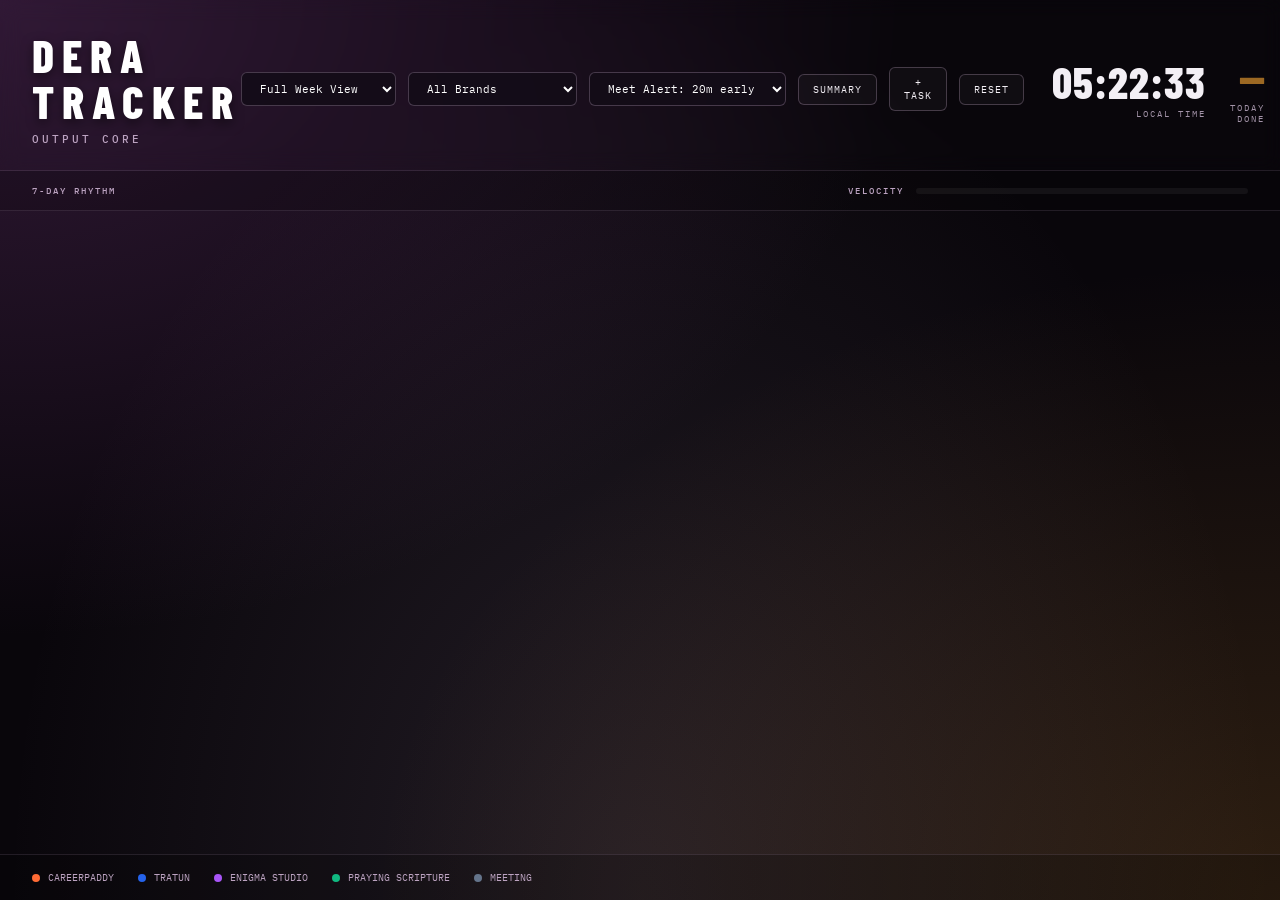
==== dera.html @ a6877cde "Rename KOKOMA to DERA in HTML file" ====
<!DOCTYPE html>
<html lang="en">
<head>
  <meta charset="UTF-8">
  <meta name="viewport" content="width=device-width, initial-scale=1.0">
  <title>DERA — Premium Output Tracker</title>
  <link rel="preconnect" href="https://fonts.googleapis.com">
  <link href="https://fonts.googleapis.com/css2?family=Barlow+Condensed:wght@400;600;700;800&family=IBM+Plex+Mono:wght@300;400;500;600&display=swap" rel="stylesheet">
  <style>
    :root {
      --bg: #09060b;
      --surface: rgba(19, 13, 24, 0.75);
      --border: rgba(188, 163, 193, 0.15);
      --border-light: rgba(188, 163, 193, 0.3);
      --text: #F3EFF5;
      --muted: #A393A8;
      --cp: #FF6B35;
      --tratun: #2563EB;
      --studio: #A855F7;
      --pray: #10B981;
      --meet: #64748B;
      --accent-purple: #6d3576;
      --accent-gold: #9c6823;
      --accent-lavender: #bca3c1;
    }

    * { margin: 0; padding: 0; box-sizing: border-box; }

    body {
      background: radial-gradient(at 0% 0%, rgba(109, 53, 118, 0.4) 0px, transparent 50%),
                  radial-gradient(at 100% 100%, rgba(156, 104, 35, 0.25) 0px, transparent 50%),
                  radial-gradient(at 50% 100%, rgba(188, 163, 193, 0.15) 0px, transparent 70%),
                  var(--bg);
      background-attachment: fixed;
      color: var(--text);
      font-family: 'IBM Plex Mono', monospace;
      min-height: 100vh;
      display: flex;
      flex-direction: column;
    }

    .header {
      padding: 32px 32px 24px;
      border-bottom: 1px solid var(--border);
      display: flex;
      align-items: center;
      justify-content: space-between;
      flex-shrink: 0;
      backdrop-filter: blur(10px);
    }

    .brand-title {
      font-family: 'Barlow Condensed', sans-serif;
      font-size: 46px;
      font-weight: 800;
      letter-spacing: 8px;
      color: #fff;
      line-height: 1;
      text-shadow: 0 4px 12px rgba(0,0,0,0.5);
    }

    .brand-sub {
      font-size: 11px;
      color: var(--accent-lavender);
      letter-spacing: 3px;
      text-transform: uppercase;
      margin-top: 8px;
      font-weight: 500;
    }

    .header-right {
      display: flex;
      align-items: center;
      gap: 28px;
    }

    .controls-wrapper {
      display: flex;
      align-items: center;
      gap: 12px;
    }

    .select-dropdown {
      background: rgba(19, 13, 24, 0.9);
      border: 1px solid var(--border-light);
      padding: 8px 14px;
      border-radius: 6px;
      color: #fff;
      font-family: inherit;
      font-size: 11px;
      cursor: pointer;
      outline: none;
      transition: all 0.2s;
    }

    .action-btn {
      font-family: 'IBM Plex Mono', monospace;
      font-size: 10px;
      letter-spacing: 1px;
      text-transform: uppercase;
      color: var(--text);
      background: rgba(255, 255, 255, 0.03);
      border: 1px solid var(--border-light);
      padding: 8px 14px;
      border-radius: 6px;
      cursor: pointer;
      transition: all 0.15s;
    }

    .action-btn:hover, .action-btn.active-view-btn {
      background: var(--accent-purple);
      border-color: var(--accent-lavender);
    }

    .meta-time-block {
      display: flex;
      align-items: center;
      gap: 24px;
    }

    .clock-display {
      text-align: right;
    }

    .clock-time {
      font-family: 'Barlow Condensed', sans-serif;
      font-size: 44px;
      font-weight: 800;
      line-height: 1;
      color: var(--text);
      letter-spacing: 1px;
    }

    .clock-label {
      font-size: 9px;
      color: var(--muted);
      letter-spacing: 2px;
      text-transform: uppercase;
      margin-top: 4px;
    }

    .today-block {
      text-align: right;
    }

    .today-count {
      font-family: 'Barlow Condensed', sans-serif;
      font-size: 44px;
      font-weight: 800;
      line-height: 1;
      color: var(--accent-gold);
    }

    .today-count-label {
      font-size: 9px;
      color: var(--muted);
      letter-spacing: 2px;
      text-transform: uppercase;
      margin-top: 4px;
    }

    .metrics-bar {
      padding: 14px 32px;
      border-bottom: 1px solid var(--border);
      background: rgba(0,0,0,0.2);
      display: flex;
      align-items: center;
      justify-content: space-between;
      gap: 24px;
    }

    .streak-container {
      display: flex;
      align-items: center;
      gap: 16px;
    }

    .streak-label {
      font-size: 9px;
      color: var(--accent-lavender);
      letter-spacing: 2px;
      text-transform: uppercase;
      font-weight: 500;
    }

    .streak-dots {
      display: flex;
      gap: 12px;
      align-items: center;
    }

    .s-dot {
      display: flex;
      flex-direction: column;
      align-items: center;
      gap: 6px;
    }

    .s-circle {
      width: 12px;
      height: 12px;
      border-radius: 50%;
      background: var(--border-light);
      transition: all 0.3s ease;
    }

    .s-circle.done    { background: var(--pray); box-shadow: 0 0 8px var(--pray); }
    .s-circle.partial { background: var(--cp); box-shadow: 0 0 8px var(--cp); }
    .s-circle.skipped { background: var(--meet); box-shadow: none; opacity: 0.4; }
    .s-circle.is-today {
      background: transparent;
      border: 2px solid var(--accent-gold);
      box-shadow: 0 0 6px var(--accent-gold);
    }

    .s-day-label {
      font-size: 9px;
      color: var(--muted);
      font-weight: 600;
    }

    .progress-analytics {
      flex: 1;
      max-width: 400px;
      display: flex;
      align-items: center;
      gap: 12px;
    }

    .progress-bg {
      flex: 1;
      height: 6px;
      background: rgba(255,255,255,0.05);
      border-radius: 3px;
      overflow: hidden;
    }

    .progress-fill {
      height: 100%;
      width: 0%;
      background: linear-gradient(90deg, var(--accent-purple), var(--accent-gold));
      transition: width 0.4s ease;
    }

    .day-tabs-row {
      display: none;
      padding: 10px 32px;
      background: rgba(0,0,0,0.1);
      border-bottom: 1px solid var(--border);
      gap: 8px;
    }

    .tab-btn {
      background: transparent;
      border: 1px solid transparent;
      color: var(--muted);
      font-family: inherit;
      font-size: 11px;
      padding: 6px 12px;
      border-radius: 4px;
      cursor: pointer;
      transition: all 0.15s;
    }

    .tab-btn.active {
      color: #fff;
      background: rgba(109, 53, 118, 0.3);
      border-color: var(--accent-purple);
      font-weight: 600;
    }

    .grid-wrapper {
      flex: 1;
      overflow-x: auto;
      display: flex;
      flex-direction: column;
    }

    .week-grid {
      display: grid;
      grid-template-columns: repeat(7, minmax(180px, 1fr));
      min-width: 1260px;
      height: 100%;
      flex: 1;
    }

    .week-grid.single-mode {
      grid-template-columns: 1fr;
      min-width: 0;
      max-width: 600px;
      margin: 40px auto;
      width: 100%;
      padding: 0 20px;
    }

    .day-col {
      border-right: 1px solid var(--border);
      background: var(--surface);
      display: flex;
      flex-direction: column;
      position: relative;
    }

    .day-col.skipped-state {
      opacity: 0.4;
    }

    .day-col:last-child { border-right: none; }
    .day-col.is-today { background: rgba(109, 53, 118, 0.12); }
    
    .day-col.is-today::after {
      content: '';
      position: absolute;
      top: 0; left: 0; right: 0;
      height: 4px;
      background: linear-gradient(90deg, var(--accent-purple), var(--accent-gold));
    }

    .week-grid.single-mode .day-col {
      border: 1px solid var(--border);
      border-radius: 8px;
    }

    .day-head {
      padding: 20px 16px 14px;
      border-bottom: 1px solid var(--border);
      display: flex;
      flex-direction: column;
      gap: 2px;
    }

    .day-head-meta {
      display: flex;
      align-items: flex-end;
      justify-content: space-between;
    }

    .day-name {
      font-family: 'Barlow Condensed', sans-serif;
      font-size: 28px;
      font-weight: 800;
      letter-spacing: 2px;
      color: var(--muted);
      line-height: 1.1;
    }

    .day-date {
      font-family: 'Barlow Condensed', sans-serif;
      font-size: 16px;
      font-weight: 600;
      letter-spacing: 1px;
      color: var(--accent-lavender);
      text-transform: uppercase;
    }

    .day-controls {
      display: flex;
      align-items: center;
      gap: 8px;
    }

    .day-completion-badge {
      font-size: 11px;
      font-weight: 600;
      color: var(--accent-gold);
    }

    .skip-toggle-link {
      font-size: 9px;
      color: var(--muted);
      text-decoration: none;
      text-transform: uppercase;
      letter-spacing: 0.5px;
      cursor: pointer;
      transition: color 0.15s;
    }

    .skip-toggle-link:hover {
      color: var(--cp);
    }

    .day-col.skipped-state .skip-toggle-link {
      color: var(--pray);
    }

    .day-col.is-today .day-name { color: #fff; }
    .day-col.is-today .day-date { color: var(--accent-gold); }

    .day-tasks {
      padding: 14px 12px;
      display: flex;
      flex-direction: column;
      gap: 8px;
      flex: 1;
    }

    .skipped-msg {
      display: flex;
      align-items: center;
      justify-content: center;
      flex: 1;
      font-size: 10px;
      letter-spacing: 2px;
      color: var(--muted);
      text-transform: uppercase;
    }

    .task-item {
      padding: 12px 14px;
      border-radius: 6px;
      background: rgba(255, 255, 255, 0.02);
      border: 1px solid var(--border);
      cursor: pointer;
      transition: all 0.15s ease;
      user-select: none;
    }

    .task-item:hover { 
      border-color: var(--border-light); 
      background: rgba(255, 255, 255, 0.04);
    }
    
    .task-item.done { opacity: 0.25; }

    .task-item.carry-forward-derived {
      border-style: dashed;
      border-color: rgba(255, 107, 53, 0.4);
      background: rgba(255, 107, 53, 0.02);
    }

    .task-row {
      display: flex;
      align-items: flex-start;
      gap: 10px;
    }

    .brand-pip {
      width: 7px;
      height: 7px;
      border-radius: 50%;
      flex-shrink: 0;
      margin-top: 5px;
    }

    .brand-cp    .brand-pip { background: var(--cp); box-shadow: 0 0 6px var(--cp); }
    .brand-tratun .brand-pip { background: var(--tratun); box-shadow: 0 0 6px var(--tratun); }
    .brand-studio .brand-pip { background: var(--studio); box-shadow: 0 0 6px var(--studio); }
    .brand-pray   .brand-pip { background: var(--pray); box-shadow: 0 0 6px var(--pray); }
    .brand-meet   .brand-pip { background: var(--meet); box-shadow: 0 0 6px var(--meet); }

    .task-check {
      width: 15px;
      height: 15px;
      border: 1.5px solid var(--muted);
      border-radius: 4px;
      flex-shrink: 0;
      margin-top: 1px;
      display: flex;
      align-items: center;
      justify-content: center;
    }

    .task-item.done .task-check {
      background: var(--accent-purple);
      border-color: var(--accent-lavender);
    }

    .chk-svg { opacity: 0; width: 9px; height: 7px; }
    .task-item.done .chk-svg { opacity: 1; }

    .task-content { flex: 1; }

    .task-text {
      font-size: 12px;
      line-height: 1.5;
      color: #fff;
      font-weight: 400;
    }

    .task-item.done .task-text {
      text-decoration: line-through;
      color: var(--muted);
    }

    .task-meta-row {
      display: flex;
      align-items: center;
      justify-content: space-between;
      margin-top: 4px;
    }

    .task-time {
      font-size: 10px;
      color: var(--accent-lavender);
    }

    .task-badges {
      display: flex;
      gap: 6px;
      align-items: center;
    }

    .one-time-tag {
      display: inline-block;
      font-size: 8px;
      letter-spacing: 1px;
      text-transform: uppercase;
      color: var(--pray);
      background: rgba(16, 185, 129, 0.12);
      padding: 2px 6px;
      border-radius: 3px;
    }

    .carry-tag {
      display: inline-block;
      font-size: 8px;
      letter-spacing: 1px;
      text-transform: uppercase;
      color: var(--cp);
      background: rgba(255, 107, 53, 0.12);
      padding: 2px 6px;
      border-radius: 3px;
    }

    .task-notes-drawer {
      max-height: 0;
      overflow: hidden;
      transition: max-height 0.22s cubic-bezier(0.4, 0, 0.2, 1);
    }

    .task-notes-drawer.open {
      max-height: 100px;
    }

    .task-notes-field {
      width: 100%;
      background: rgba(0, 0, 0, 0.4);
      border: 1px solid var(--border);
      border-radius: 4px;
      color: var(--accent-lavender);
      font-family: inherit;
      font-size: 11px;
      padding: 6px 8px;
      margin-top: 8px;
      outline: none;
      resize: none;
    }

    .task-notes-field:focus {
      border-color: var(--accent-purple);
    }

    .counter-widget {
      border: 1px solid var(--border-light);
      border-radius: 6px;
      padding: 10px 12px;
      background: rgba(109, 53, 118, 0.05);
    }

    .counter-head {
      font-size: 10px;
      color: var(--text);
      letter-spacing: 1.5px;
      text-transform: uppercase;
      margin-bottom: 4px;
    }

    .counter-head span { color: var(--accent-gold); font-weight: 600; }

    .counter-time {
      font-size: 9px;
      color: var(--muted);
      margin-bottom: 8px;
    }

    .counter-btns {
      display: flex;
      gap: 6px;
    }

    .c-btn {
      flex: 1;
      height: 28px;
      border: 1.5px solid var(--border-light);
      background: transparent;
      color: var(--muted);
      font-family: 'Barlow Condensed', sans-serif;
      font-size: 16px;
      font-weight: 700;
      border-radius: 4px;
      cursor: pointer;
    }

    .c-btn.active { background: var(--accent-purple); border-color: var(--accent-lavender); color: #fff; }

    .summary-view-pane {
      display: none;
      max-width: 800px;
      width: 100%;
      margin: 40px auto;
      padding: 0 20px;
      flex-direction: column;
      gap: 24px;
    }

    .macro-card {
      background: var(--surface);
      border: 1px solid var(--border);
      border-radius: 8px;
      padding: 24px;
    }

    .macro-title {
      font-family: 'Barlow Condensed', sans-serif;
      font-size: 24px;
      font-weight: 800;
      letter-spacing: 1.5px;
      text-transform: uppercase;
      color: #fff;
      margin-bottom: 20px;
      border-bottom: 1px solid var(--border);
      padding-bottom: 10px;
    }

    .brand-row-metric {
      display: flex;
      flex-direction: column;
      gap: 8px;
      margin-bottom: 20px;
    }

    .brand-row-meta {
      display: flex;
      justify-content: space-between;
      font-size: 12px;
      text-transform: uppercase;
    }

    .brand-label-text {
      font-weight: 600;
      display: flex;
      align-items: center;
      gap: 8px;
    }

    .brand-bar-track {
      width: 100%;
      height: 8px;
      background: rgba(255, 255, 255, 0.05);
      border-radius: 4px;
      overflow: hidden;
    }

    .brand-bar-fill {
      height: 100%;
      width: 0%;
      transition: width 0.5s ease;
      border-radius: 4px;
    }

    .reupload-running-block {
      display: flex;
      align-items: center;
      justify-content: space-between;
      background: rgba(255, 107, 53, 0.05);
      border: 1px dashed var(--cp);
      padding: 16px;
      border-radius: 6px;
    }

    .reupload-running-title {
      font-size: 13px;
      font-weight: 600;
      text-transform: uppercase;
      letter-spacing: 1px;
      color: var(--text);
    }

    .reupload-running-count {
      font-family: 'Barlow Condensed', sans-serif;
      font-size: 36px;
      font-weight: 800;
      color: var(--cp);
    }

    .modal {
      display: none;
      position: fixed;
      top: 0; left: 0; width: 100%; height: 100%;
      background: rgba(7, 7, 15, 0.85);
      backdrop-filter: blur(8px);
      justify-content: center;
      align-items: center;
      z-index: 1000;
    }
    .modal-content {
      background: #14101A;
      border: 1px solid var(--border-light);
      padding: 28px;
      border-radius: 8px;
      width: 340px;
      display: flex;
      flex-direction: column;
      gap: 14px;
    }

    .modal-content h3 {
      font-family: 'Barlow Condensed', sans-serif;
      font-size: 22px;
    }

    .modal-content input, .modal-content select {
      background: rgba(255,255,255,0.05);
      border: 1px solid var(--border);
      padding: 10px;
      color: #fff;
      font-family: inherit;
    }

    .modal-content select option {
      background: #14101A !important;
      color: #fff !important;
    }

    .footer-legend {
      padding: 16px 32px;
      border-top: 1px solid var(--border);
      display: flex;
      gap: 24px;
      flex-wrap: wrap;
      background: rgba(0,0,0,0.2);
    }

    .legend-item {
      display: flex;
      align-items: center;
      gap: 8px;
      font-size: 10px;
      color: var(--accent-lavender);
      text-transform: uppercase;
    }

    .l-dot { width: 8px; height: 8px; border-radius: 50%; }

    body:has(#viewLayoutSwitch[value="day"]) .header { padding: 16px 20px; }
    body:has(#viewLayoutSwitch[value="day"]) .brand-title { font-size: 32px; }
    body:has(#viewLayoutSwitch[value="day"]) .metrics-bar { padding: 10px 20px; }
    body:has(#viewLayoutSwitch[value="day"]) .week-grid.single-mode { margin: 15px auto; }
  </style>
</head>
<body>

  <div class="header">
    <div>
      <div class="brand-title">DERA TRACKER</div>
      <div class="brand-sub" id="weekRangeDisplay">OUTPUT CORE</div>
    </div>
    <div class="header-right">
      <div class="controls-wrapper">
        <select class="select-dropdown" id="viewLayoutSwitch">
          <option value="week">Full Week View</option>
          <option value="day">Single Day View</option>
        </select>
        <select class="select-dropdown" id="brandFilter">
          <option value="all">All Brands</option>
          <option value="cp">CareerPaddy</option>
          <option value="tratun">Tratun</option>
          <option value="studio">Enigma Studio</option>
          <option value="pray">Praying Scripture</option>
          <option value="meet">Meetings</option>
        </select>
        <select class="select-dropdown" id="meetingOffsetConfig">
          <option value="20">Meet Alert: 20m early</option>
          <option value="15">Meet Alert: 15m early</option>
          <option value="30">Meet Alert: 30m early</option>
        </select>
        <button class="action-btn" id="summaryViewToggleBtn">Summary</button>
        <button class="action-btn" id="addTaskBtn">+ Task</button>
        <button class="action-btn" id="resetBtn">Reset</button>
      </div>
      <div class="meta-time-block">
        <div class="clock-display">
          <div class="clock-time" id="liveClockDisplay">00:00:00</div>
          <div class="clock-label">Local Time</div>
        </div>
        <div class="today-block">
          <div class="today-count" id="todayCount">—</div>
          <div class="today-count-label">Today Done</div>
        </div>
      </div>
    </div>
  </div>

  <div class="metrics-bar">
    <div class="streak-container">
      <div class="streak-label">7-Day Rhythm</div>
      <div class="streak-dots" id="streakDots"></div>
    </div>
    <div class="progress-analytics">
      <div class="streak-label">Velocity</div>
      <div class="progress-bg"><div class="progress-fill" id="velocityFill"></div></div>
    </div>
  </div>

  <div class="day-tabs-row" id="dayTabsRow"></div>

  <div class="grid-wrapper">
    <div class="week-grid" id="weekGrid"></div>
    
    <div class="summary-view-pane" id="summaryViewPane">
      <div class="macro-card">
        <div class="macro-title">Brand Track Diagnostics</div>
        <div id="brandMetricsAnchor"></div>
      </div>
      <div class="reupload-running-block">
        <div class="reupload-running-title">Weekly Cumulative Reuploads</div>
        <div class="reupload-running-count" id="reuploadRunningCount">0</div>
      </div>
    </div>
  </div>

  <div class="footer-legend">
    <div class="legend-item"><div class="l-dot" style="background:var(--cp)"></div>CareerPaddy</div>
    <div class="legend-item"><div class="l-dot" style="background:var(--tratun)"></div>Tratun</div>
    <div class="legend-item"><div class="l-dot" style="background:var(--studio)"></div>Enigma Studio</div>
    <div class="legend-item"><div class="l-dot" style="background:var(--pray)"></div>Praying Scripture</div>
    <div class="legend-item"><div class="l-dot" style="background:var(--meet)"></div>Meeting</div>
  </div>

  <div class="modal" id="taskModal">
    <div class="modal-content">
      <h3>INJECT CUSTOM TASK</h3>
      <select id="modDay"></select>
      <select id="modBrand">
        <option value="cp">CareerPaddy</option>
        <option value="tratun">Tratun</option>
        <option value="studio">Enigma Studio</option>
        <option value="pray">Praying Scripture</option>
        <option value="meet">Meeting</option>
      </select>
      <select id="modType">
        <option value="production">Production Task (Carries Forward)</option>
        <option value="time-anchored">Time-Anchored (Stays Behind)</option>
      </select>
      <input type="text" id="modText" placeholder="Task description">
      <input type="text" id="modTime" placeholder="Time string parsed (e.g. 4pm, 11am)">
      <div style="display:flex; gap:10px; margin-top:10px;">
        <button class="action-btn" id="modCancel" style="flex:1;">Cancel</button>
        <button class="action-btn" id="modSave" style="flex:1; background:var(--accent-purple)">Save</button>
      </div>
    </div>
  </div>

<script>
document.addEventListener('DOMContentLoaded', () => {
  const SUPABASE_URL = "https://gbewpiujdqnqswdbrigt.supabase.co";
  const SUPABASE_KEY = "sb_publishable_wI8epgUrgKSI9CTg9ytHNA_dzrkqeko";

  if (Notification.permission === 'default') {
    Notification.requestPermission();
  }

  function getTrackingWeek() {
    const sat = new Date('2026-06-06T12:00:00');
    const labels = ['SAT', 'SUN', 'MON', 'TUE', 'WED', 'THU', 'FRI'];
    const keys = ['sat', 'sun', 'mon', 'tue', 'wed', 'thu', 'fri'];
    
    return keys.map((key, index) => {
      const d = new Date(sat);
      d.setDate(sat.getDate() + index);
      return {
        key: key,
        label: labels[index],
        date: `${d.getFullYear()}-${String(d.getMonth()+1).padStart(2,'0')}-${String(d.getDate()).padStart(2,'0')}`
      };
    });
  }

  const baseWeekConfig = getTrackingWeek();
  
  const BASE_SCHEDULE_TEMPLATES = {
    sat: [
      { id: 'sat_default', brand: 'cp', text: 'Initialize schedule targets', time: 'Anytime', taskType: 'production' }
    ],
    sun: [],
    mon: [],
    tue: [],
    wed: [],
    thu: [],
    fri: []
  };

  const CUSTOM_TASKS_KEY = 'dera_custom_tasks_v6';
  const TASK_NOTES_KEY = 'dera_task_notes_v1';
  const MEETING_OFFSET_KEY = 'dera_meeting_offset_v1';

  const BRAND_LABELS = { cp: 'CareerPaddy', tratun: 'Tratun', studio: 'Enigma Studio', pray: 'Praying Scripture', meet: 'Meetings' };

  function getToday() {
    const d = new Date();
    return `${d.getFullYear()}-${String(d.getMonth()+1).padStart(2,'0')}-${String(d.getDate()).padStart(2,'0')}`;
  }

  let state = {}; 
  let customTasks = (() => { try { return JSON.parse(localStorage.getItem(CUSTOM_TASKS_KEY)) || []; } catch { return []; } })();
  let taskNotes = (() => { try { return JSON.parse(localStorage.getItem(TASK_NOTES_KEY)) || {}; } catch { return {}; } })();
  let currentMeetingOffset = (() => { try { return parseInt(localStorage.getItem(MEETING_OFFSET_KEY), 10) || 20; } catch { return 20; } })();
  
  let selectedBrandFilter = 'all';
  let currentLayoutView = 'week'; 
  let activeDayTab = 'sat'; 
  let alertedTasks = {}; 
  let summaryLayoutVisible = false;

  document.getElementById('meetingOffsetConfig').value = currentMeetingOffset.toString();

  const detectedTodayStr = getToday();
  const foundTodayObj = baseWeekConfig.find(d => d.date === detectedTodayStr);
  if (foundTodayObj) activeDayTab = foundTodayObj.key;

  function saveCustomTasks(t) { localStorage.setItem(CUSTOM_TASKS_KEY, JSON.stringify(t)); }
  function saveTaskNotes() { localStorage.setItem(TASK_NOTES_KEY, JSON.stringify(taskNotes)); }

  async function fetchCloudState() {
    try {
      const response = await fetch(`${SUPABASE_URL}/rest/v1/tracker_state?select=*`, {
        method: 'GET',
        headers: {
          'apikey': SUPABASE_KEY,
          'Authorization': `Bearer ${SUPABASE_KEY}`,
          'Content-Type': 'application/json'
        }
      });
      const data = await response.json();
      state = {};
      data.forEach(row => {
        if (row.id.startsWith('d_')) {
          const strippedId = row.id.replace('d_', '');
          if (row.counter_val !== 0) {
            state[strippedId] = row.counter_val;
          } else {
            state[strippedId] = row.is_done;
          }
        }
      });
      executeRenderCycles();
    } catch(e) { console.error("Cloud engine failure: ", e); }
  }

  async function syncToCloud(taskId, val) {
    const payload = {
      id: `d_${taskId}`,
      is_done: typeof val === 'boolean' ? val : false,
      counter_val: typeof val === 'number' ? val : 0,
      updated_at: new Date().toISOString()
    };

    try {
      await fetch(`${SUPABASE_URL}/rest/v1/tracker_state`, {
        method: 'POST',
        headers: {
          'apikey': SUPABASE_KEY,
          'Authorization': `Bearer ${SUPABASE_KEY}`,
          'Content-Type': 'application/json',
          'Prefer': 'resolution=merge-duplicates'
        },
        body: JSON.stringify(payload)
      });
    } catch(e) { console.error("Cloud write error: ", e); }
  }

  function buildSchedule() {
    return baseWeekConfig.map(day => {
      return {
        ...day,
        tasks: [...(BASE_SCHEDULE_TEMPLATES[day.key] || []), ...customTasks.filter(t => t.dayKey === day.key)]
      };
    });
  }

  function getComputedDayTasks(day, scheduleContext) {
    if (state[`skip_day_${day.key}`]) return [];

    const currentIdx = baseWeekConfig.findIndex(d => d.key === day.key);
    let dayTasksCombined = [...day.tasks];

    for (let i = 0; i < currentIdx; i++) {
      const priorDay = scheduleContext[i];
      if (state[`skip_day_${priorDay.key}`]) continue;

      priorDay.tasks.forEach(t => {
        if (t.taskType === 'production' && !t.isCounter) {
          if (!state[t.id]) {
            if (!dayTasksCombined.some(existing => existing.id === t.id)) {
              dayTasksCombined.push({ ...t, isCarriedForward: true });
            }
          }
        }
      });
    }
    return dayTasksCombined;
  }

  function playAlertChime() {
    try {
      const audioCtx = new (window.AudioContext || window.webkitAudioContext)();
      const osc = audioCtx.createOscillator();
      const gainNode = audioCtx.createGain();
      osc.connect(gainNode); gainNode.connect(audioCtx.destination);
      osc.type = 'sine';
      osc.frequency.setValueAtTime(587.33, audioCtx.currentTime);
      osc.frequency.setValueAtTime(880.00, audioCtx.currentTime + 0.15);
      gainNode.gain.setValueAtTime(0.3, audioCtx.currentTime);
      gainNode.gain.exponentialRampToValueAtTime(0.01, audioCtx.currentTime + 0.4);
      osc.start(); osc.stop(audioCtx.currentTime + 0.4);
    } catch(e) { console.log(e); }
  }

  function parseTimeString(timeStr) {
    if (!timeStr) return null;
    let clean = timeStr.toLowerCase().replace(/\s+/g, '');
    let isPm = clean.includes('pm'); let isAm = clean.includes('am');
    if (!isPm && !isAm) return null; 
    clean = clean.replace('pm','').replace('am','');
    let hours = 0, minutes = 0;
    if (clean.includes(':')) {
      let parts = clean.split(':'); hours = parseInt(parts[0], 10); minutes = parseInt(parts[1], 10);
    } else { hours = parseInt(clean, 10); }
    if (isPm && hours < 12) hours += 12;
    if (isAm && hours === 12) hours = 0;
    return `${String(hours).padStart(2,'0')}:${String(minutes).padStart(2,'0')}`;
  }

  function calculateMeetingAlarmTargetTime(baseTimeStr, offsetMinutes) {
    const rawParsedTime = parseTimeString(baseTimeStr);
    if (!rawParsedTime) return null;
    
    let [hrs, mins] = rawParsedTime.split(':').map(Number);
    let cumulativeMinutes = (hrs * 60) + mins;
    
    cumulativeMinutes -= offsetMinutes;
    if (cumulativeMinutes < 0) cumulativeMinutes += 1440; 
    
    const targetHrs = Math.floor(cumulativeMinutes / 60);
    const targetMins = cumulativeMinutes % 60;
    
    return `${String(targetHrs).padStart(2,'0')}:${String(targetMins).padStart(2,'0')}`;
  }

  function runBackgroundAlarmDaemon() {
    setInterval(() => {
      const now = new Date();
      const hrs = String(now.getHours()).padStart(2, '0');
      const mins = String(now.getMinutes()).padStart(2, '0');
      const secs = String(now.getSeconds()).padStart(2, '0');
      document.getElementById('liveClockDisplay').textContent = `${hrs}:${mins}:${secs}`;

      const currentDayStr = `${now.getFullYear()}-${String(now.getMonth()+1).padStart(2,'0')}-${String(now.getDate()).padStart(2,'0')}`;
      const currentTimeStr = `${hrs}:${mins}`;
      const fullSchedule = buildSchedule();
      const targetDay = fullSchedule.find(d => d.date === currentDayStr);
      if (!targetDay || state[`skip_day_${targetDay.key}`]) return;

      const contextualTasks = getComputedDayTasks(targetDay, fullSchedule);
      contextualTasks.forEach(task => {
        if (task.isCounter || state[task.id]) return;
        
        let targetExecutionTime = null;
        let alertMessageBody = `[${task.time}] ${task.text}`;
        
        if (task.brand === 'meet') {
          targetExecutionTime = calculateMeetingAlarmTargetTime(task.time, currentMeetingOffset);
          alertMessageBody = `MEETING KICKOFF IN ${currentMeetingOffset} MINS: ${task.text}`;
        } else {
          targetExecutionTime = parseTimeString(task.time);
        }
        
        if (!targetExecutionTime) return;

        if (targetExecutionTime === currentTimeStr) {
          if (!alertedTasks[task.id]) {
            alertedTasks[task.id] = true;
            playAlertChime();
            if (Notification.permission === 'granted') {
              new Notification(`HIGH-PRIORITY ALERT`, { body: alertMessageBody });
            }
          }
        }
      });
    }, 1000);
  }

  function getCalculatedProgressMetrics(day, fullSchedule) {
    if (state[`skip_day_${day.key}`]) return { total: 0, done: 0, percentage: 0, isSkipped: true };
    const contextualTasks = getComputedDayTasks(day, fullSchedule);
    let total = contextualTasks.length, done = 0;
    if (total === 0) return { total: 0, done: 0, percentage: 0, isSkipped: false };
    contextualTasks.forEach(t => {
      if (t.isCounter) { if ((state[t.id] || 0) > 0) done++; }
      else { if (state[t.id]) done++; }
    });
    return { total, done, percentage: Math.round((done / total) * 100), isSkipped: false };
  }

  function dayCompletion(day, fullSchedule) {
    const metrics = getCalculatedProgressMetrics(day, fullSchedule);
    if (metrics.isSkipped) return 'skipped';
    if (metrics.total === 0) return 'empty';
    return metrics.done === 0 ? 'empty' : (metrics.done === metrics.total ? 'done' : 'partial');
  }

  function calculateGlobalVelocity() {
    const fullSchedule = buildSchedule();
    let totalUnits = 0, completedUnits = 0;
    fullSchedule.forEach(day => {
      if (state[`skip_day_${day.key}`]) return; 
      const contextualTasks = getComputedDayTasks(day, fullSchedule);
      contextualTasks.forEach(t => {
        totalUnits++;
        if (t.isCounter) { if ((state[t.id] || 0) > 0) completedUnits++; }
        else { if (state[t.id]) completedUnits++; }
      });
    });
    document.getElementById('velocityFill').style.width = `${totalUnits > 0 ? (completedUnits / totalUnits) * 100 : 0}%`;
  }

  function renderStreak() {
    const el = document.getElementById('streakDots'); el.innerHTML = '';
    const today = getToday();
    const fullSchedule = buildSchedule();
    fullSchedule.forEach(day => {
      const dot = document.createElement('div'); dot.className = 's-dot';
      const circle = document.createElement('div'); circle.className = 's-circle';
      const label = document.createElement('div'); label.className = 's-day-label';
      label.textContent = day.label;
      if (day.date === today) {
        circle.classList.add('is-today');
      } else {
        const status = dayCompletion(day, fullSchedule);
        if (status === 'done') circle.classList.add('done');
        if (status === 'partial') circle.classList.add('partial');
        if (status === 'skipped') circle.classList.add('skipped');
      }
      dot.appendChild(circle); dot.appendChild(label); el.appendChild(dot);
    });
  }

  function updateTodayCount() {
    const today = getToday();
    const fullSchedule = buildSchedule();
    const dayData = fullSchedule.find(d => d.date === today);
    const el = document.getElementById('todayCount');
    if (!dayData) { el.textContent = '—'; return; }
    if (state[`skip_day_${dayData.key}`]) { el.textContent = 'SKIP'; return; }
    const metrics = getCalculatedProgressMetrics(dayData, fullSchedule);
    el.textContent = `${metrics.done}/${metrics.total}`;
  }

  function renderTabsRow() {
    const row = document.getElementById('dayTabsRow');
    if (currentLayoutView === 'week' || summaryLayoutVisible) { row.style.display = 'none'; return; }
    row.style.display = 'flex'; row.innerHTML = '';
    baseWeekConfig.forEach(d => {
      const btn = document.createElement('button');
      btn.className = 'tab-btn' + (activeDayTab === d.key ? ' active' : '');
      btn.textContent = `${d.label} (${new Date(d.date + 'T12:00:00').getDate()})`;
      btn.addEventListener('click', () => { activeDayTab = d.key; renderTabsRow(); renderGrid(); });
      row.appendChild(btn);
    });
  }

  function executeSummaryRenderAnalytics() {
    const anchor = document.getElementById('brandMetricsAnchor');
    anchor.innerHTML = '';
    const fullSchedule = buildSchedule();
    let reuploadRunningSum = 0;
    
    const diagnostics = { cp: { total: 0, done: 0 }, tratun: { total: 0, done: 0 }, studio: { total: 0, done: 0 }, pray: { total: 0, done: 0 }, meet: { total: 0, done: 0 } };

    fullSchedule.forEach(day => {
      const contextualTasks = [...day.tasks];
      contextualTasks.forEach(t => {
        if (t.isCounter) {
          reuploadRunningSum += (state[t.id] || 0);
        } else {
          if (diagnostics[t.brand]) {
            diagnostics[t.brand].total++;
            if (state[t.id]) diagnostics[t.brand].done++;
          }
        }
      });
    });

    Object.keys(diagnostics).forEach(brandKey => {
      const metric = diagnostics[brandKey];
      const percent = metric.total > 0 ? Math.round((metric.done / metric.total) * 100) : 0;
      const row = document.createElement('div');
      row.className = 'brand-row-metric';
      row.innerHTML = `
        <div class="brand-row-meta">
          <div class="brand-label-text">
            <div class="brand-pip" style="margin-top:0; background:var(--${brandKey}); box-shadow: 0 0 6px var(--${brandKey});"></div>
            ${BRAND_LABELS[brandKey]}
          </div>
          <div style="color:var(--muted)">${metric.done}/${metric.total} (${percent}%)</div>
        </div>
        <div class="brand-bar-track">
          <div class="brand-bar-fill" style="width: ${percent}%; background: var(--${brandKey});"></div>
        </div>
      `;
      anchor.appendChild(row);
    });
    document.getElementById('reuploadRunningCount').textContent = reuploadRunningSum;
  }

  function renderGrid() {
    const grid = document.getElementById('weekGrid'); 
    const summaryPane = document.getElementById('summaryViewPane');
    
    if (summaryLayoutVisible) {
      grid.style.display = 'none';
      summaryPane.style.display = 'flex';
      executeSummaryRenderAnalytics();
      return;
    }
    
    grid.style.display = 'grid';
    summaryPane.style.display = 'none';
    grid.innerHTML = '';
    
    const today = getToday();
    const fullSchedule = buildSchedule();
    let displaySchedule = [...fullSchedule];

    if (currentLayoutView === 'day') {
      grid.className = 'week-grid single-mode';
      displaySchedule = displaySchedule.filter(d => d.key === activeDayTab);
    } else {
      grid.className = 'week-grid';
    }

    if(fullSchedule.length > 0) {
      const firstDay = new Date(fullSchedule[0].date + 'T12:00:00').toLocaleDateString('en-US', {month:'short', day:'numeric'});
      const lastDay = new Date(fullSchedule[6].date + 'T12:00:00').toLocaleDateString('en-US', {month:'short', day:'numeric', year:'numeric'});
      document.getElementById('weekRangeDisplay').innerHTML = `${firstDay} – ${lastDay} &nbsp;·&nbsp; DERA`;
    }

    displaySchedule.forEach(day => {
      const isSkipped = state[`skip_day_${day.key}`];
      const col = document.createElement('div'); 
      col.className = 'day-col' + (day.date === today ? ' is-today' : '') + (isSkipped ? ' skipped-state' : '');
      
      const head = document.createElement('div'); head.className = 'day-head';
      const headMetaRow = document.createElement('div'); headMetaRow.className = 'day-head-meta';
      const nameEl = document.createElement('div'); nameEl.className = 'day-name'; nameEl.textContent = day.label;
      
      const dayControls = document.createElement('div');
      dayControls.className = 'day-controls';
      
      const metrics = getCalculatedProgressMetrics(day, fullSchedule);
      const completionEl = document.createElement('div'); 
      completionEl.className = 'day-completion-badge';
      completionEl.textContent = isSkipped ? 'SKIPPED' : (metrics.total > 0 ? `${metrics.percentage}%` : '0%');
      
      const skipLink = document.createElement('a');
      skipLink.className = 'skip-toggle-link';
      skipLink.textContent = isSkipped ? '[Track]' : '[Skip]';
      skipLink.addEventListener('click', (e) => {
        e.stopPropagation();
        const skipKey = `skip_day_${day.key}`;
        state[skipKey] = !state[skipKey];
        syncToCloud(skipKey, state[skipKey]);
        executeRenderCycles();
      });
      
      dayControls.appendChild(completionEl);
      dayControls.appendChild(skipLink);
      headMetaRow.appendChild(nameEl); headMetaRow.appendChild(dayControls);
      
      const dateEl = document.createElement('div'); dateEl.className = 'day-date';
      dateEl.textContent = new Date(day.date + 'T12:00:00').toLocaleDateString('en-US', { month: 'short', day: '2-digit' });
      
      head.appendChild(headMetaRow); head.appendChild(dateEl); col.appendChild(head);

      const tasksEl = document.createElement('div'); tasksEl.className = 'day-tasks';
      
      if (isSkipped) {
        const skippedMsg = document.createElement('div');
        skippedMsg.className = 'skipped-msg';
        skippedMsg.textContent = 'Day Allocation Skipped';
        tasksEl.appendChild(skippedMsg);
      } else {
        const contextualTasks = getComputedDayTasks(day, fullSchedule);
        contextualTasks.forEach(task => {
          if (selectedBrandFilter !== 'all' && task.brand !== selectedBrandFilter) return;

          if (task.isCounter) {
            const widget = document.createElement('div'); widget.className = 'counter-widget';
            const cHead = document.createElement('div'); cHead.className = 'counter-head';
            cHead.innerHTML = `Reupload <span>Admin</span>`;
            const cTime = document.createElement('div'); cTime.className = 'counter-time'; cTime.textContent = task.time;
            const btns = document.createElement('div'); btns.className = 'counter-btns';
            const curr = state[task.id] !== undefined ? state[task.id] : 0;
            [0,1,2].forEach(n => {
              const btn = document.createElement('button'); btn.className = 'c-btn' + (curr === n ? ' active' : ''); btn.textContent = n;
              btn.addEventListener('click', (e) => {
                e.stopPropagation(); state[task.id] = n; 
                syncToCloud(task.id, n); executeRenderCycles();
              });
              btns.appendChild(btn);
            });
            widget.appendChild(cHead); widget.appendChild(cTime); widget.appendChild(btns); tasksEl.appendChild(widget);
          } else {
            const item = document.createElement('div'); 
            item.className = `task-item brand-${task.brand}${state[task.id] ? ' done' : ''}${task.isCarriedForward ? ' carry-forward-derived' : ''}`;
            const row = document.createElement('div'); row.className = 'task-row';
            const pip = document.createElement('div'); pip.className = 'brand-pip';
            const check = document.createElement('div'); check.className = 'task-check';
            check.innerHTML = `<svg class="chk-svg" viewBox="0 0 8 6" fill="none"><path d="M1 3L3 5L7 1" stroke="white" stroke-width="2" stroke-linecap="round" stroke-linejoin="round"/></svg>`;
            const content = document.createElement('div'); content.className = 'task-content';
            const text = document.createElement('div'); text.className = 'task-text'; text.textContent = task.text;
            
            const metaRow = document.createElement('div'); metaRow.className = 'task-meta-row';
            const time = document.createElement('div'); time.className = 'task-time'; time.textContent = task.time;
            metaRow.appendChild(time);
            
            const badgesContainer = document.createElement('div');
            badgesContainer.className = 'task-badges';
            
            if (task.isCarriedForward) {
              const carryBadge = document.createElement('div'); carryBadge.className = 'carry-tag'; carryBadge.textContent = 'Carry';
              badgesContainer.appendChild(carryBadge);
            }
            if (task.oneTime) {
              const badge = document.createElement('div'); badge.className = 'one-time-tag'; badge.textContent = 'One-time';
              badgesContainer.appendChild(badge);
            }
            metaRow.appendChild(badgesContainer);
            content.appendChild(text); content.appendChild(metaRow);
            
            const drawer = document.createElement('div'); drawer.className = 'task-notes-drawer';
            const notesInput = document.createElement('textarea');
            notesInput.className = 'task-notes-field';
            notesInput.placeholder = 'Add contextual logging notes...';
            notesInput.value = taskNotes[task.id] || '';
            
            notesInput.addEventListener('click', (e) => e.stopPropagation());
            notesInput.addEventListener('input', (e) => {
              taskNotes[task.id] = e.target.value;
              saveTaskNotes();
            });
            
            drawer.appendChild(notesInput);
            content.appendChild(drawer);
            row.appendChild(pip); row.appendChild(check); row.appendChild(content); item.appendChild(row);
            
            item.addEventListener('click', (e) => {
              if (e.target === notesInput) return;
              const completeToggleClick = (e.target.closest('.task-check') || state[task.id]);
              if (completeToggleClick) {
                state[task.id] = !state[task.id];
                syncToCloud(task.id, state[task.id]); executeRenderCycles();
              } else {
                document.querySelectorAll('.task-notes-drawer').forEach(d => {
                  if(d !== drawer) d.classList.remove('open');
                });
                drawer.classList.toggle('open');
              }
            });
            tasksEl.appendChild(item);
          }
        });
      }
      col.appendChild(tasksEl); grid.appendChild(col);
    });
  }

  function executeRenderCycles() { renderGrid(); renderTabsRow(); renderStreak(); updateTodayCount(); calculateGlobalVelocity(); }

  document.getElementById('viewLayoutSwitch').addEventListener('change', (e) => { 
    summaryLayoutVisible = false;
    document.getElementById('summaryViewToggleBtn').classList.remove('active-view-btn');
    currentLayoutView = e.target.value; 
    executeRenderCycles(); 
  });
  
  document.getElementById('brandFilter').addEventListener('change', (e) => { selectedBrandFilter = e.target.value; renderGrid(); });
  
  document.getElementById('meetingOffsetConfig').addEventListener('change', (e) => {
    currentMeetingOffset = parseInt(e.target.value, 10);
    localStorage.setItem(MEETING_OFFSET_KEY, currentMeetingOffset.toString());
    alertedTasks = {}; 
  });

  document.getElementById('summaryViewToggleBtn').addEventListener('click', (e) => {
    summaryLayoutVisible = !summaryLayoutVisible;
    e.target.classList.toggle('active-view-btn', summaryLayoutVisible);
    executeRenderCycles();
  });

  document.getElementById('resetBtn').addEventListener('click', () => {
    if (confirm('Reset weekly tracking operational vectors?')) {
      state = {}; customTasks = []; taskNotes = {}; saveCustomTasks(customTasks); saveTaskNotes();
      executeRenderCycles();
    }
  });

  const modal = document.getElementById('taskModal');
  document.getElementById('addTaskBtn').addEventListener('click', () => {
    const daySelect = document.getElementById('modDay'); daySelect.innerHTML = '';
    baseWeekConfig.forEach(d => { daySelect.innerHTML += `<option value="${d.key}">${d.label}</option>`; });
    modal.style.display = 'flex';
  });
  document.getElementById('modCancel').addEventListener('click', () => modal.style.display = 'none');
  document.getElementById('modSave').addEventListener('click', () => {
    const txt = document.getElementById('modText').value.trim(); if(!txt) return alert('Task text missing.');
    customTasks.push({ 
      id: 'custom_' + Date.now(), 
      dayKey: document.getElementById('modDay').value, 
      brand: document.getElementById('modBrand').value, 
      text: txt, 
      time: document.getElementById('modTime').value.trim() || 'Anytime', 
      oneTime: true,
      taskType: document.getElementById('modType').value
    });
    saveCustomTasks(customTasks); modal.style.display = 'none';
    document.getElementById('modText').value = ''; document.getElementById('modTime').value = '';
    executeRenderCycles();
  });

  function bootTrackerEngine() {
    const urlParams = new URLSearchParams(window.location.search);
    const modeParam = urlParams.get('view');
    
    if (modeParam === 'day') {
      currentLayoutView = 'day';
      document.getElementById('viewLayoutSwitch').value = 'day';
    } else {
      currentLayoutView = 'week';
      document.getElementById('viewLayoutSwitch').value = 'week';
    }
    runBackgroundAlarmDaemon();
    fetchCloudState();
  }

  bootTrackerEngine();
});
</script>
</body>
</html>
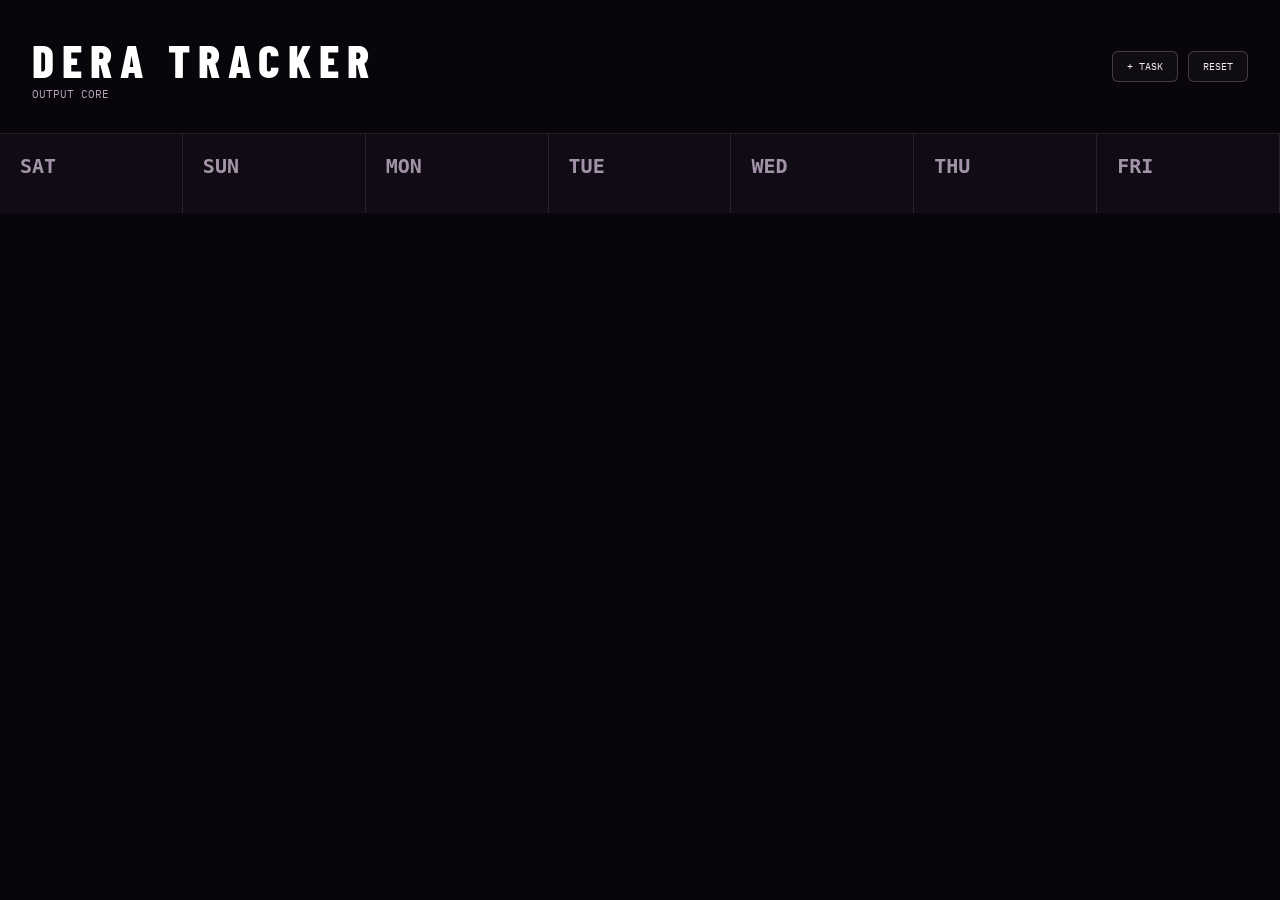
==== commit 3b75f892: "Update fmt.Println message from 'Hello' to 'Goodbye'" ====
--- a/dera.html
+++ b/dera.html
@@ -8,744 +8,25 @@
   <link href="https://fonts.googleapis.com/css2?family=Barlow+Condensed:wght@400;600;700;800&family=IBM+Plex+Mono:wght@300;400;500;600&display=swap" rel="stylesheet">
   <style>
     :root {
-      --bg: #09060b;
-      --surface: rgba(19, 13, 24, 0.75);
-      --border: rgba(188, 163, 193, 0.15);
-      --border-light: rgba(188, 163, 193, 0.3);
-      --text: #F3EFF5;
-      --muted: #A393A8;
-      --cp: #FF6B35;
-      --tratun: #2563EB;
-      --studio: #A855F7;
-      --pray: #10B981;
-      --meet: #64748B;
-      --accent-purple: #6d3576;
-      --accent-gold: #9c6823;
-      --accent-lavender: #bca3c1;
+      --bg: #09060b; --surface: rgba(19, 13, 24, 0.75); --border: rgba(188, 163, 193, 0.15);
+      --border-light: rgba(188, 163, 193, 0.3); --text: #F3EFF5; --muted: #A393A8;
+      --cp: #FF6B35; --tratun: #2563EB; --studio: #A855F7; --pray: #10B981; --meet: #64748B;
+      --accent-purple: #6d3576; --accent-gold: #9c6823; --accent-lavender: #bca3c1;
     }
-
     * { margin: 0; padding: 0; box-sizing: border-box; }
-
-    body {
-      background: radial-gradient(at 0% 0%, rgba(109, 53, 118, 0.4) 0px, transparent 50%),
-                  radial-gradient(at 100% 100%, rgba(156, 104, 35, 0.25) 0px, transparent 50%),
-                  radial-gradient(at 50% 100%, rgba(188, 163, 193, 0.15) 0px, transparent 70%),
-                  var(--bg);
-      background-attachment: fixed;
-      color: var(--text);
-      font-family: 'IBM Plex Mono', monospace;
-      min-height: 100vh;
-      display: flex;
-      flex-direction: column;
-    }
-
-    .header {
-      padding: 32px 32px 24px;
-      border-bottom: 1px solid var(--border);
-      display: flex;
-      align-items: center;
-      justify-content: space-between;
-      flex-shrink: 0;
-      backdrop-filter: blur(10px);
-    }
-
-    .brand-title {
-      font-family: 'Barlow Condensed', sans-serif;
-      font-size: 46px;
-      font-weight: 800;
-      letter-spacing: 8px;
-      color: #fff;
-      line-height: 1;
-      text-shadow: 0 4px 12px rgba(0,0,0,0.5);
-    }
-
-    .brand-sub {
-      font-size: 11px;
-      color: var(--accent-lavender);
-      letter-spacing: 3px;
-      text-transform: uppercase;
-      margin-top: 8px;
-      font-weight: 500;
-    }
-
-    .header-right {
-      display: flex;
-      align-items: center;
-      gap: 28px;
-    }
-
-    .controls-wrapper {
-      display: flex;
-      align-items: center;
-      gap: 12px;
-    }
-
-    .select-dropdown {
-      background: rgba(19, 13, 24, 0.9);
-      border: 1px solid var(--border-light);
-      padding: 8px 14px;
-      border-radius: 6px;
-      color: #fff;
-      font-family: inherit;
-      font-size: 11px;
-      cursor: pointer;
-      outline: none;
-      transition: all 0.2s;
-    }
-
-    .action-btn {
-      font-family: 'IBM Plex Mono', monospace;
-      font-size: 10px;
-      letter-spacing: 1px;
-      text-transform: uppercase;
-      color: var(--text);
-      background: rgba(255, 255, 255, 0.03);
-      border: 1px solid var(--border-light);
-      padding: 8px 14px;
-      border-radius: 6px;
-      cursor: pointer;
-      transition: all 0.15s;
-    }
-
-    .action-btn:hover, .action-btn.active-view-btn {
-      background: var(--accent-purple);
-      border-color: var(--accent-lavender);
-    }
-
-    .meta-time-block {
-      display: flex;
-      align-items: center;
-      gap: 24px;
-    }
-
-    .clock-display {
-      text-align: right;
-    }
-
-    .clock-time {
-      font-family: 'Barlow Condensed', sans-serif;
-      font-size: 44px;
-      font-weight: 800;
-      line-height: 1;
-      color: var(--text);
-      letter-spacing: 1px;
-    }
-
-    .clock-label {
-      font-size: 9px;
-      color: var(--muted);
-      letter-spacing: 2px;
-      text-transform: uppercase;
-      margin-top: 4px;
-    }
-
-    .today-block {
-      text-align: right;
-    }
-
-    .today-count {
-      font-family: 'Barlow Condensed', sans-serif;
-      font-size: 44px;
-      font-weight: 800;
-      line-height: 1;
-      color: var(--accent-gold);
-    }
-
-    .today-count-label {
-      font-size: 9px;
-      color: var(--muted);
-      letter-spacing: 2px;
-      text-transform: uppercase;
-      margin-top: 4px;
-    }
-
-    .metrics-bar {
-      padding: 14px 32px;
-      border-bottom: 1px solid var(--border);
-      background: rgba(0,0,0,0.2);
-      display: flex;
-      align-items: center;
-      justify-content: space-between;
-      gap: 24px;
-    }
-
-    .streak-container {
-      display: flex;
-      align-items: center;
-      gap: 16px;
-    }
-
-    .streak-label {
-      font-size: 9px;
-      color: var(--accent-lavender);
-      letter-spacing: 2px;
-      text-transform: uppercase;
-      font-weight: 500;
-    }
-
-    .streak-dots {
-      display: flex;
-      gap: 12px;
-      align-items: center;
-    }
-
-    .s-dot {
-      display: flex;
-      flex-direction: column;
-      align-items: center;
-      gap: 6px;
-    }
-
-    .s-circle {
-      width: 12px;
-      height: 12px;
-      border-radius: 50%;
-      background: var(--border-light);
-      transition: all 0.3s ease;
-    }
-
-    .s-circle.done    { background: var(--pray); box-shadow: 0 0 8px var(--pray); }
-    .s-circle.partial { background: var(--cp); box-shadow: 0 0 8px var(--cp); }
-    .s-circle.skipped { background: var(--meet); box-shadow: none; opacity: 0.4; }
-    .s-circle.is-today {
-      background: transparent;
-      border: 2px solid var(--accent-gold);
-      box-shadow: 0 0 6px var(--accent-gold);
-    }
-
-    .s-day-label {
-      font-size: 9px;
-      color: var(--muted);
-      font-weight: 600;
-    }
-
-    .progress-analytics {
-      flex: 1;
-      max-width: 400px;
-      display: flex;
-      align-items: center;
-      gap: 12px;
-    }
-
-    .progress-bg {
-      flex: 1;
-      height: 6px;
-      background: rgba(255,255,255,0.05);
-      border-radius: 3px;
-      overflow: hidden;
-    }
-
-    .progress-fill {
-      height: 100%;
-      width: 0%;
-      background: linear-gradient(90deg, var(--accent-purple), var(--accent-gold));
-      transition: width 0.4s ease;
-    }
-
-    .day-tabs-row {
-      display: none;
-      padding: 10px 32px;
-      background: rgba(0,0,0,0.1);
-      border-bottom: 1px solid var(--border);
-      gap: 8px;
-    }
-
-    .tab-btn {
-      background: transparent;
-      border: 1px solid transparent;
-      color: var(--muted);
-      font-family: inherit;
-      font-size: 11px;
-      padding: 6px 12px;
-      border-radius: 4px;
-      cursor: pointer;
-      transition: all 0.15s;
-    }
-
-    .tab-btn.active {
-      color: #fff;
-      background: rgba(109, 53, 118, 0.3);
-      border-color: var(--accent-purple);
-      font-weight: 600;
-    }
-
-    .grid-wrapper {
-      flex: 1;
-      overflow-x: auto;
-      display: flex;
-      flex-direction: column;
-    }
-
-    .week-grid {
-      display: grid;
-      grid-template-columns: repeat(7, minmax(180px, 1fr));
-      min-width: 1260px;
-      height: 100%;
-      flex: 1;
-    }
-
-    .week-grid.single-mode {
-      grid-template-columns: 1fr;
-      min-width: 0;
-      max-width: 600px;
-      margin: 40px auto;
-      width: 100%;
-      padding: 0 20px;
-    }
-
-    .day-col {
-      border-right: 1px solid var(--border);
-      background: var(--surface);
-      display: flex;
-      flex-direction: column;
-      position: relative;
-    }
-
-    .day-col.skipped-state {
-      opacity: 0.4;
-    }
-
-    .day-col:last-child { border-right: none; }
-    .day-col.is-today { background: rgba(109, 53, 118, 0.12); }
-    
-    .day-col.is-today::after {
-      content: '';
-      position: absolute;
-      top: 0; left: 0; right: 0;
-      height: 4px;
-      background: linear-gradient(90deg, var(--accent-purple), var(--accent-gold));
-    }
-
-    .week-grid.single-mode .day-col {
-      border: 1px solid var(--border);
-      border-radius: 8px;
-    }
-
-    .day-head {
-      padding: 20px 16px 14px;
-      border-bottom: 1px solid var(--border);
-      display: flex;
-      flex-direction: column;
-      gap: 2px;
-    }
-
-    .day-head-meta {
-      display: flex;
-      align-items: flex-end;
-      justify-content: space-between;
-    }
-
-    .day-name {
-      font-family: 'Barlow Condensed', sans-serif;
-      font-size: 28px;
-      font-weight: 800;
-      letter-spacing: 2px;
-      color: var(--muted);
-      line-height: 1.1;
-    }
-
-    .day-date {
-      font-family: 'Barlow Condensed', sans-serif;
-      font-size: 16px;
-      font-weight: 600;
-      letter-spacing: 1px;
-      color: var(--accent-lavender);
-      text-transform: uppercase;
-    }
-
-    .day-controls {
-      display: flex;
-      align-items: center;
-      gap: 8px;
-    }
-
-    .day-completion-badge {
-      font-size: 11px;
-      font-weight: 600;
-      color: var(--accent-gold);
-    }
-
-    .skip-toggle-link {
-      font-size: 9px;
-      color: var(--muted);
-      text-decoration: none;
-      text-transform: uppercase;
-      letter-spacing: 0.5px;
-      cursor: pointer;
-      transition: color 0.15s;
-    }
-
-    .skip-toggle-link:hover {
-      color: var(--cp);
-    }
-
-    .day-col.skipped-state .skip-toggle-link {
-      color: var(--pray);
-    }
-
-    .day-col.is-today .day-name { color: #fff; }
-    .day-col.is-today .day-date { color: var(--accent-gold); }
-
-    .day-tasks {
-      padding: 14px 12px;
-      display: flex;
-      flex-direction: column;
-      gap: 8px;
-      flex: 1;
-    }
-
-    .skipped-msg {
-      display: flex;
-      align-items: center;
-      justify-content: center;
-      flex: 1;
-      font-size: 10px;
-      letter-spacing: 2px;
-      color: var(--muted);
-      text-transform: uppercase;
-    }
-
-    .task-item {
-      padding: 12px 14px;
-      border-radius: 6px;
-      background: rgba(255, 255, 255, 0.02);
-      border: 1px solid var(--border);
-      cursor: pointer;
-      transition: all 0.15s ease;
-      user-select: none;
-    }
-
-    .task-item:hover { 
-      border-color: var(--border-light); 
-      background: rgba(255, 255, 255, 0.04);
-    }
-    
-    .task-item.done { opacity: 0.25; }
-
-    .task-item.carry-forward-derived {
-      border-style: dashed;
-      border-color: rgba(255, 107, 53, 0.4);
-      background: rgba(255, 107, 53, 0.02);
-    }
-
-    .task-row {
-      display: flex;
-      align-items: flex-start;
-      gap: 10px;
-    }
-
-    .brand-pip {
-      width: 7px;
-      height: 7px;
-      border-radius: 50%;
-      flex-shrink: 0;
-      margin-top: 5px;
-    }
-
-    .brand-cp    .brand-pip { background: var(--cp); box-shadow: 0 0 6px var(--cp); }
-    .brand-tratun .brand-pip { background: var(--tratun); box-shadow: 0 0 6px var(--tratun); }
-    .brand-studio .brand-pip { background: var(--studio); box-shadow: 0 0 6px var(--studio); }
-    .brand-pray   .brand-pip { background: var(--pray); box-shadow: 0 0 6px var(--pray); }
-    .brand-meet   .brand-pip { background: var(--meet); box-shadow: 0 0 6px var(--meet); }
-
-    .task-check {
-      width: 15px;
-      height: 15px;
-      border: 1.5px solid var(--muted);
-      border-radius: 4px;
-      flex-shrink: 0;
-      margin-top: 1px;
-      display: flex;
-      align-items: center;
-      justify-content: center;
-    }
-
-    .task-item.done .task-check {
-      background: var(--accent-purple);
-      border-color: var(--accent-lavender);
-    }
-
-    .chk-svg { opacity: 0; width: 9px; height: 7px; }
-    .task-item.done .chk-svg { opacity: 1; }
-
-    .task-content { flex: 1; }
-
-    .task-text {
-      font-size: 12px;
-      line-height: 1.5;
-      color: #fff;
-      font-weight: 400;
-    }
-
-    .task-item.done .task-text {
-      text-decoration: line-through;
-      color: var(--muted);
-    }
-
-    .task-meta-row {
-      display: flex;
-      align-items: center;
-      justify-content: space-between;
-      margin-top: 4px;
-    }
-
-    .task-time {
-      font-size: 10px;
-      color: var(--accent-lavender);
-    }
-
-    .task-badges {
-      display: flex;
-      gap: 6px;
-      align-items: center;
-    }
-
-    .one-time-tag {
-      display: inline-block;
-      font-size: 8px;
-      letter-spacing: 1px;
-      text-transform: uppercase;
-      color: var(--pray);
-      background: rgba(16, 185, 129, 0.12);
-      padding: 2px 6px;
-      border-radius: 3px;
-    }
-
-    .carry-tag {
-      display: inline-block;
-      font-size: 8px;
-      letter-spacing: 1px;
-      text-transform: uppercase;
-      color: var(--cp);
-      background: rgba(255, 107, 53, 0.12);
-      padding: 2px 6px;
-      border-radius: 3px;
-    }
-
-    .task-notes-drawer {
-      max-height: 0;
-      overflow: hidden;
-      transition: max-height 0.22s cubic-bezier(0.4, 0, 0.2, 1);
-    }
-
-    .task-notes-drawer.open {
-      max-height: 100px;
-    }
-
-    .task-notes-field {
-      width: 100%;
-      background: rgba(0, 0, 0, 0.4);
-      border: 1px solid var(--border);
-      border-radius: 4px;
-      color: var(--accent-lavender);
-      font-family: inherit;
-      font-size: 11px;
-      padding: 6px 8px;
-      margin-top: 8px;
-      outline: none;
-      resize: none;
-    }
-
-    .task-notes-field:focus {
-      border-color: var(--accent-purple);
-    }
-
-    .counter-widget {
-      border: 1px solid var(--border-light);
-      border-radius: 6px;
-      padding: 10px 12px;
-      background: rgba(109, 53, 118, 0.05);
-    }
-
-    .counter-head {
-      font-size: 10px;
-      color: var(--text);
-      letter-spacing: 1.5px;
-      text-transform: uppercase;
-      margin-bottom: 4px;
-    }
-
-    .counter-head span { color: var(--accent-gold); font-weight: 600; }
-
-    .counter-time {
-      font-size: 9px;
-      color: var(--muted);
-      margin-bottom: 8px;
-    }
-
-    .counter-btns {
-      display: flex;
-      gap: 6px;
-    }
-
-    .c-btn {
-      flex: 1;
-      height: 28px;
-      border: 1.5px solid var(--border-light);
-      background: transparent;
-      color: var(--muted);
-      font-family: 'Barlow Condensed', sans-serif;
-      font-size: 16px;
-      font-weight: 700;
-      border-radius: 4px;
-      cursor: pointer;
-    }
-
-    .c-btn.active { background: var(--accent-purple); border-color: var(--accent-lavender); color: #fff; }
-
-    .summary-view-pane {
-      display: none;
-      max-width: 800px;
-      width: 100%;
-      margin: 40px auto;
-      padding: 0 20px;
-      flex-direction: column;
-      gap: 24px;
-    }
-
-    .macro-card {
-      background: var(--surface);
-      border: 1px solid var(--border);
-      border-radius: 8px;
-      padding: 24px;
-    }
-
-    .macro-title {
-      font-family: 'Barlow Condensed', sans-serif;
-      font-size: 24px;
-      font-weight: 800;
-      letter-spacing: 1.5px;
-      text-transform: uppercase;
-      color: #fff;
-      margin-bottom: 20px;
-      border-bottom: 1px solid var(--border);
-      padding-bottom: 10px;
-    }
-
-    .brand-row-metric {
-      display: flex;
-      flex-direction: column;
-      gap: 8px;
-      margin-bottom: 20px;
-    }
-
-    .brand-row-meta {
-      display: flex;
-      justify-content: space-between;
-      font-size: 12px;
-      text-transform: uppercase;
-    }
-
-    .brand-label-text {
-      font-weight: 600;
-      display: flex;
-      align-items: center;
-      gap: 8px;
-    }
-
-    .brand-bar-track {
-      width: 100%;
-      height: 8px;
-      background: rgba(255, 255, 255, 0.05);
-      border-radius: 4px;
-      overflow: hidden;
-    }
-
-    .brand-bar-fill {
-      height: 100%;
-      width: 0%;
-      transition: width 0.5s ease;
-      border-radius: 4px;
-    }
-
-    .reupload-running-block {
-      display: flex;
-      align-items: center;
-      justify-content: space-between;
-      background: rgba(255, 107, 53, 0.05);
-      border: 1px dashed var(--cp);
-      padding: 16px;
-      border-radius: 6px;
-    }
-
-    .reupload-running-title {
-      font-size: 13px;
-      font-weight: 600;
-      text-transform: uppercase;
-      letter-spacing: 1px;
-      color: var(--text);
-    }
-
-    .reupload-running-count {
-      font-family: 'Barlow Condensed', sans-serif;
-      font-size: 36px;
-      font-weight: 800;
-      color: var(--cp);
-    }
-
-    .modal {
-      display: none;
-      position: fixed;
-      top: 0; left: 0; width: 100%; height: 100%;
-      background: rgba(7, 7, 15, 0.85);
-      backdrop-filter: blur(8px);
-      justify-content: center;
-      align-items: center;
-      z-index: 1000;
-    }
-    .modal-content {
-      background: #14101A;
-      border: 1px solid var(--border-light);
-      padding: 28px;
-      border-radius: 8px;
-      width: 340px;
-      display: flex;
-      flex-direction: column;
-      gap: 14px;
-    }
-
-    .modal-content h3 {
-      font-family: 'Barlow Condensed', sans-serif;
-      font-size: 22px;
-    }
-
-    .modal-content input, .modal-content select {
-      background: rgba(255,255,255,0.05);
-      border: 1px solid var(--border);
-      padding: 10px;
-      color: #fff;
-      font-family: inherit;
-    }
-
-    .modal-content select option {
-      background: #14101A !important;
-      color: #fff !important;
-    }
-
-    .footer-legend {
-      padding: 16px 32px;
-      border-top: 1px solid var(--border);
-      display: flex;
-      gap: 24px;
-      flex-wrap: wrap;
-      background: rgba(0,0,0,0.2);
-    }
-
-    .legend-item {
-      display: flex;
-      align-items: center;
-      gap: 8px;
-      font-size: 10px;
-      color: var(--accent-lavender);
-      text-transform: uppercase;
-    }
-
-    .l-dot { width: 8px; height: 8px; border-radius: 50%; }
-
-    body:has(#viewLayoutSwitch[value="day"]) .header { padding: 16px 20px; }
-    body:has(#viewLayoutSwitch[value="day"]) .brand-title { font-size: 32px; }
-    body:has(#viewLayoutSwitch[value="day"]) .metrics-bar { padding: 10px 20px; }
-    body:has(#viewLayoutSwitch[value="day"]) .week-grid.single-mode { margin: 15px auto; }
+    body { background: var(--bg); color: var(--text); font-family: 'IBM Plex Mono', monospace; min-height: 100vh; display: flex; flex-direction: column; }
+    .header { padding: 32px; border-bottom: 1px solid var(--border); display: flex; justify-content: space-between; align-items: center; }
+    .brand-title { font-family: 'Barlow Condensed', sans-serif; font-size: 46px; font-weight: 800; letter-spacing: 8px; color: #fff; }
+    .action-btn { font-family: 'IBM Plex Mono', monospace; font-size: 10px; text-transform: uppercase; color: var(--text); background: rgba(255, 255, 255, 0.03); border: 1px solid var(--border-light); padding: 8px 14px; border-radius: 6px; cursor: pointer; }
+    .grid-wrapper { flex: 1; overflow-x: auto; display: flex; flex-direction: column; }
+    .week-grid { display: grid; grid-template-columns: repeat(7, minmax(180px, 1fr)); min-width: 1260px; height: 100%; }
+    .day-col { border-right: 1px solid var(--border); background: var(--surface); padding: 20px; }
+    .task-item { padding: 12px; border-radius: 6px; background: rgba(255, 255, 255, 0.02); border: 1px solid var(--border); margin-bottom: 8px; cursor: pointer; display: flex; justify-content: space-between; align-items: center; }
+    .delete-task-btn { color: var(--muted); font-weight: 800; cursor: pointer; padding: 0 5px; }
+    .delete-task-btn:hover { color: #FF4444; }
+    .modal { display: none; position: fixed; top: 0; left: 0; width: 100%; height: 100%; background: rgba(7, 7, 15, 0.85); justify-content: center; align-items: center; z-index: 1000; }
+    .modal-content { background: #14101A; border: 1px solid var(--border-light); padding: 28px; border-radius: 8px; width: 340px; display: flex; flex-direction: column; gap: 14px; }
+    input, select { background: rgba(255,255,255,0.05); border: 1px solid var(--border); padding: 10px; color: #fff; }
   </style>
 </head>
 <body>
@@ -753,698 +34,80 @@
   <div class="header">
     <div>
       <div class="brand-title">DERA TRACKER</div>
-      <div class="brand-sub" id="weekRangeDisplay">OUTPUT CORE</div>
+      <div style="font-size: 11px; color: var(--accent-lavender);">OUTPUT CORE</div>
     </div>
-    <div class="header-right">
-      <div class="controls-wrapper">
-        <select class="select-dropdown" id="viewLayoutSwitch">
-          <option value="week">Full Week View</option>
-          <option value="day">Single Day View</option>
-        </select>
-        <select class="select-dropdown" id="brandFilter">
-          <option value="all">All Brands</option>
-          <option value="cp">CareerPaddy</option>
-          <option value="tratun">Tratun</option>
-          <option value="studio">Enigma Studio</option>
-          <option value="pray">Praying Scripture</option>
-          <option value="meet">Meetings</option>
-        </select>
-        <select class="select-dropdown" id="meetingOffsetConfig">
-          <option value="20">Meet Alert: 20m early</option>
-          <option value="15">Meet Alert: 15m early</option>
-          <option value="30">Meet Alert: 30m early</option>
-        </select>
-        <button class="action-btn" id="summaryViewToggleBtn">Summary</button>
-        <button class="action-btn" id="addTaskBtn">+ Task</button>
-        <button class="action-btn" id="resetBtn">Reset</button>
-      </div>
-      <div class="meta-time-block">
-        <div class="clock-display">
-          <div class="clock-time" id="liveClockDisplay">00:00:00</div>
-          <div class="clock-label">Local Time</div>
-        </div>
-        <div class="today-block">
-          <div class="today-count" id="todayCount">—</div>
-          <div class="today-count-label">Today Done</div>
-        </div>
-      </div>
+    <div style="display:flex; gap:10px;">
+      <button class="action-btn" id="addTaskBtn">+ Task</button>
+      <button class="action-btn" id="resetBtn">Reset</button>
     </div>
   </div>
 
-  <div class="metrics-bar">
-    <div class="streak-container">
-      <div class="streak-label">7-Day Rhythm</div>
-      <div class="streak-dots" id="streakDots"></div>
-    </div>
-    <div class="progress-analytics">
-      <div class="streak-label">Velocity</div>
-      <div class="progress-bg"><div class="progress-fill" id="velocityFill"></div></div>
-    </div>
-  </div>
-
-  <div class="day-tabs-row" id="dayTabsRow"></div>
-
-  <div class="grid-wrapper">
-    <div class="week-grid" id="weekGrid"></div>
-    
-    <div class="summary-view-pane" id="summaryViewPane">
-      <div class="macro-card">
-        <div class="macro-title">Brand Track Diagnostics</div>
-        <div id="brandMetricsAnchor"></div>
-      </div>
-      <div class="reupload-running-block">
-        <div class="reupload-running-title">Weekly Cumulative Reuploads</div>
-        <div class="reupload-running-count" id="reuploadRunningCount">0</div>
-      </div>
-    </div>
-  </div>
-
-  <div class="footer-legend">
-    <div class="legend-item"><div class="l-dot" style="background:var(--cp)"></div>CareerPaddy</div>
-    <div class="legend-item"><div class="l-dot" style="background:var(--tratun)"></div>Tratun</div>
-    <div class="legend-item"><div class="l-dot" style="background:var(--studio)"></div>Enigma Studio</div>
-    <div class="legend-item"><div class="l-dot" style="background:var(--pray)"></div>Praying Scripture</div>
-    <div class="legend-item"><div class="l-dot" style="background:var(--meet)"></div>Meeting</div>
-  </div>
+  <div class="grid-wrapper"><div class="week-grid" id="weekGrid"></div></div>
 
   <div class="modal" id="taskModal">
     <div class="modal-content">
       <h3>INJECT CUSTOM TASK</h3>
       <select id="modDay"></select>
       <select id="modBrand">
-        <option value="cp">CareerPaddy</option>
-        <option value="tratun">Tratun</option>
-        <option value="studio">Enigma Studio</option>
-        <option value="pray">Praying Scripture</option>
-        <option value="meet">Meeting</option>
+        <option value="cp">CareerPaddy</option><option value="tratun">Tratun</option>
+        <option value="studio">Enigma Studio</option><option value="pray">Praying Scripture</option><option value="meet">Meeting</option>
       </select>
-      <select id="modType">
-        <option value="production">Production Task (Carries Forward)</option>
-        <option value="time-anchored">Time-Anchored (Stays Behind)</option>
+      <select id="modRepeat">
+        <option value="true">One-Time Task</option><option value="false">Recurring Task</option>
       </select>
       <input type="text" id="modText" placeholder="Task description">
-      <input type="text" id="modTime" placeholder="Time string parsed (e.g. 4pm, 11am)">
-      <div style="display:flex; gap:10px; margin-top:10px;">
-        <button class="action-btn" id="modCancel" style="flex:1;">Cancel</button>
-        <button class="action-btn" id="modSave" style="flex:1; background:var(--accent-purple)">Save</button>
-      </div>
+      <input type="text" id="modTime" placeholder="Time (e.g. 4pm)">
+      <div style="display:flex; gap:10px;"><button class="action-btn" id="modCancel" style="flex:1;">Cancel</button><button class="action-btn" id="modSave" style="flex:1; background:var(--accent-purple)">Save</button></div>
     </div>
   </div>
 
 <script>
-document.addEventListener('DOMContentLoaded', () => {
-  const SUPABASE_URL = "https://gbewpiujdqnqswdbrigt.supabase.co";
-  const SUPABASE_KEY = "sb_publishable_wI8epgUrgKSI9CTg9ytHNA_dzrkqeko";
+  const CUSTOM_TASKS_KEY = 'dera_custom_tasks_v6';
+  let customTasks = JSON.parse(localStorage.getItem(CUSTOM_TASKS_KEY)) || [];
+  const baseWeek = ['sat', 'sun', 'mon', 'tue', 'wed', 'thu', 'fri'];
 
-  if (Notification.permission === 'default') {
-    Notification.requestPermission();
-  }
-
-  function getTrackingWeek() {
-    const sat = new Date('2026-06-06T12:00:00');
-    const labels = ['SAT', 'SUN', 'MON', 'TUE', 'WED', 'THU', 'FRI'];
-    const keys = ['sat', 'sun', 'mon', 'tue', 'wed', 'thu', 'fri'];
-    
-    return keys.map((key, index) => {
-      const d = new Date(sat);
-      d.setDate(sat.getDate() + index);
-      return {
-        key: key,
-        label: labels[index],
-        date: `${d.getFullYear()}-${String(d.getMonth()+1).padStart(2,'0')}-${String(d.getDate()).padStart(2,'0')}`
-      };
+  function renderGrid() {
+    const grid = document.getElementById('weekGrid'); grid.innerHTML = '';
+    baseWeek.forEach(day => {
+      const col = document.createElement('div'); col.className = 'day-col';
+      col.innerHTML = `<div style="font-size:20px; font-weight:800; margin-bottom:15px; color:var(--muted)">${day.toUpperCase()}</div><div id="tasks_${day}"></div>`;
+      grid.appendChild(col);
+      const container = document.getElementById(`tasks_${day}`);
+      customTasks.filter(t => t.dayKey === day).forEach(task => {
+        const item = document.createElement('div'); item.className = 'task-item';
+        item.innerHTML = `<div>${task.text}</div><div class="delete-task-btn">×</div>`;
+        item.querySelector('.delete-task-btn').addEventListener('click', (e) => {
+          e.stopPropagation();
+          if (confirm('Delete this task permanently?')) {
+            customTasks = customTasks.filter(t => t.id !== task.id);
+            localStorage.setItem(CUSTOM_TASKS_KEY, JSON.stringify(customTasks));
+            renderGrid();
+          }
+        });
+        container.appendChild(item);
+      });
     });
   }
 
-  const baseWeekConfig = getTrackingWeek();
-  
-  const BASE_SCHEDULE_TEMPLATES = {
-    sat: [
-      { id: 'sat_default', brand: 'cp', text: 'Initialize schedule targets', time: 'Anytime', taskType: 'production' }
-    ],
-    sun: [],
-    mon: [],
-    tue: [],
-    wed: [],
-    thu: [],
-    fri: []
-  };
-
-  const CUSTOM_TASKS_KEY = 'dera_custom_tasks_v6';
-  const TASK_NOTES_KEY = 'dera_task_notes_v1';
-  const MEETING_OFFSET_KEY = 'dera_meeting_offset_v1';
-
-  const BRAND_LABELS = { cp: 'CareerPaddy', tratun: 'Tratun', studio: 'Enigma Studio', pray: 'Praying Scripture', meet: 'Meetings' };
-
-  function getToday() {
-    const d = new Date();
-    return `${d.getFullYear()}-${String(d.getMonth()+1).padStart(2,'0')}-${String(d.getDate()).padStart(2,'0')}`;
-  }
-
-  let state = {}; 
-  let customTasks = (() => { try { return JSON.parse(localStorage.getItem(CUSTOM_TASKS_KEY)) || []; } catch { return []; } })();
-  let taskNotes = (() => { try { return JSON.parse(localStorage.getItem(TASK_NOTES_KEY)) || {}; } catch { return {}; } })();
-  let currentMeetingOffset = (() => { try { return parseInt(localStorage.getItem(MEETING_OFFSET_KEY), 10) || 20; } catch { return 20; } })();
-  
-  let selectedBrandFilter = 'all';
-  let currentLayoutView = 'week'; 
-  let activeDayTab = 'sat'; 
-  let alertedTasks = {}; 
-  let summaryLayoutVisible = false;
-
-  document.getElementById('meetingOffsetConfig').value = currentMeetingOffset.toString();
-
-  const detectedTodayStr = getToday();
-  const foundTodayObj = baseWeekConfig.find(d => d.date === detectedTodayStr);
-  if (foundTodayObj) activeDayTab = foundTodayObj.key;
-
-  function saveCustomTasks(t) { localStorage.setItem(CUSTOM_TASKS_KEY, JSON.stringify(t)); }
-  function saveTaskNotes() { localStorage.setItem(TASK_NOTES_KEY, JSON.stringify(taskNotes)); }
-
-  async function fetchCloudState() {
-    try {
-      const response = await fetch(`${SUPABASE_URL}/rest/v1/tracker_state?select=*`, {
-        method: 'GET',
-        headers: {
-          'apikey': SUPABASE_KEY,
-          'Authorization': `Bearer ${SUPABASE_KEY}`,
-          'Content-Type': 'application/json'
-        }
-      });
-      const data = await response.json();
-      state = {};
-      data.forEach(row => {
-        if (row.id.startsWith('d_')) {
-          const strippedId = row.id.replace('d_', '');
-          if (row.counter_val !== 0) {
-            state[strippedId] = row.counter_val;
-          } else {
-            state[strippedId] = row.is_done;
-          }
-        }
-      });
-      executeRenderCycles();
-    } catch(e) { console.error("Cloud engine failure: ", e); }
-  }
-
-  async function syncToCloud(taskId, val) {
-    const payload = {
-      id: `d_${taskId}`,
-      is_done: typeof val === 'boolean' ? val : false,
-      counter_val: typeof val === 'number' ? val : 0,
-      updated_at: new Date().toISOString()
-    };
-
-    try {
-      await fetch(`${SUPABASE_URL}/rest/v1/tracker_state`, {
-        method: 'POST',
-        headers: {
-          'apikey': SUPABASE_KEY,
-          'Authorization': `Bearer ${SUPABASE_KEY}`,
-          'Content-Type': 'application/json',
-          'Prefer': 'resolution=merge-duplicates'
-        },
-        body: JSON.stringify(payload)
-      });
-    } catch(e) { console.error("Cloud write error: ", e); }
-  }
-
-  function buildSchedule() {
-    return baseWeekConfig.map(day => {
-      return {
-        ...day,
-        tasks: [...(BASE_SCHEDULE_TEMPLATES[day.key] || []), ...customTasks.filter(t => t.dayKey === day.key)]
-      };
-    });
-  }
-
-  function getComputedDayTasks(day, scheduleContext) {
-    if (state[`skip_day_${day.key}`]) return [];
-
-    const currentIdx = baseWeekConfig.findIndex(d => d.key === day.key);
-    let dayTasksCombined = [...day.tasks];
-
-    for (let i = 0; i < currentIdx; i++) {
-      const priorDay = scheduleContext[i];
-      if (state[`skip_day_${priorDay.key}`]) continue;
-
-      priorDay.tasks.forEach(t => {
-        if (t.taskType === 'production' && !t.isCounter) {
-          if (!state[t.id]) {
-            if (!dayTasksCombined.some(existing => existing.id === t.id)) {
-              dayTasksCombined.push({ ...t, isCarriedForward: true });
-            }
-          }
-        }
-      });
-    }
-    return dayTasksCombined;
-  }
-
-  function playAlertChime() {
-    try {
-      const audioCtx = new (window.AudioContext || window.webkitAudioContext)();
-      const osc = audioCtx.createOscillator();
-      const gainNode = audioCtx.createGain();
-      osc.connect(gainNode); gainNode.connect(audioCtx.destination);
-      osc.type = 'sine';
-      osc.frequency.setValueAtTime(587.33, audioCtx.currentTime);
-      osc.frequency.setValueAtTime(880.00, audioCtx.currentTime + 0.15);
-      gainNode.gain.setValueAtTime(0.3, audioCtx.currentTime);
-      gainNode.gain.exponentialRampToValueAtTime(0.01, audioCtx.currentTime + 0.4);
-      osc.start(); osc.stop(audioCtx.currentTime + 0.4);
-    } catch(e) { console.log(e); }
-  }
-
-  function parseTimeString(timeStr) {
-    if (!timeStr) return null;
-    let clean = timeStr.toLowerCase().replace(/\s+/g, '');
-    let isPm = clean.includes('pm'); let isAm = clean.includes('am');
-    if (!isPm && !isAm) return null; 
-    clean = clean.replace('pm','').replace('am','');
-    let hours = 0, minutes = 0;
-    if (clean.includes(':')) {
-      let parts = clean.split(':'); hours = parseInt(parts[0], 10); minutes = parseInt(parts[1], 10);
-    } else { hours = parseInt(clean, 10); }
-    if (isPm && hours < 12) hours += 12;
-    if (isAm && hours === 12) hours = 0;
-    return `${String(hours).padStart(2,'0')}:${String(minutes).padStart(2,'0')}`;
-  }
-
-  function calculateMeetingAlarmTargetTime(baseTimeStr, offsetMinutes) {
-    const rawParsedTime = parseTimeString(baseTimeStr);
-    if (!rawParsedTime) return null;
-    
-    let [hrs, mins] = rawParsedTime.split(':').map(Number);
-    let cumulativeMinutes = (hrs * 60) + mins;
-    
-    cumulativeMinutes -= offsetMinutes;
-    if (cumulativeMinutes < 0) cumulativeMinutes += 1440; 
-    
-    const targetHrs = Math.floor(cumulativeMinutes / 60);
-    const targetMins = cumulativeMinutes % 60;
-    
-    return `${String(targetHrs).padStart(2,'0')}:${String(targetMins).padStart(2,'0')}`;
-  }
-
-  function runBackgroundAlarmDaemon() {
-    setInterval(() => {
-      const now = new Date();
-      const hrs = String(now.getHours()).padStart(2, '0');
-      const mins = String(now.getMinutes()).padStart(2, '0');
-      const secs = String(now.getSeconds()).padStart(2, '0');
-      document.getElementById('liveClockDisplay').textContent = `${hrs}:${mins}:${secs}`;
-
-      const currentDayStr = `${now.getFullYear()}-${String(now.getMonth()+1).padStart(2,'0')}-${String(now.getDate()).padStart(2,'0')}`;
-      const currentTimeStr = `${hrs}:${mins}`;
-      const fullSchedule = buildSchedule();
-      const targetDay = fullSchedule.find(d => d.date === currentDayStr);
-      if (!targetDay || state[`skip_day_${targetDay.key}`]) return;
-
-      const contextualTasks = getComputedDayTasks(targetDay, fullSchedule);
-      contextualTasks.forEach(task => {
-        if (task.isCounter || state[task.id]) return;
-        
-        let targetExecutionTime = null;
-        let alertMessageBody = `[${task.time}] ${task.text}`;
-        
-        if (task.brand === 'meet') {
-          targetExecutionTime = calculateMeetingAlarmTargetTime(task.time, currentMeetingOffset);
-          alertMessageBody = `MEETING KICKOFF IN ${currentMeetingOffset} MINS: ${task.text}`;
-        } else {
-          targetExecutionTime = parseTimeString(task.time);
-        }
-        
-        if (!targetExecutionTime) return;
-
-        if (targetExecutionTime === currentTimeStr) {
-          if (!alertedTasks[task.id]) {
-            alertedTasks[task.id] = true;
-            playAlertChime();
-            if (Notification.permission === 'granted') {
-              new Notification(`HIGH-PRIORITY ALERT`, { body: alertMessageBody });
-            }
-          }
-        }
-      });
-    }, 1000);
-  }
-
-  function getCalculatedProgressMetrics(day, fullSchedule) {
-    if (state[`skip_day_${day.key}`]) return { total: 0, done: 0, percentage: 0, isSkipped: true };
-    const contextualTasks = getComputedDayTasks(day, fullSchedule);
-    let total = contextualTasks.length, done = 0;
-    if (total === 0) return { total: 0, done: 0, percentage: 0, isSkipped: false };
-    contextualTasks.forEach(t => {
-      if (t.isCounter) { if ((state[t.id] || 0) > 0) done++; }
-      else { if (state[t.id]) done++; }
-    });
-    return { total, done, percentage: Math.round((done / total) * 100), isSkipped: false };
-  }
-
-  function dayCompletion(day, fullSchedule) {
-    const metrics = getCalculatedProgressMetrics(day, fullSchedule);
-    if (metrics.isSkipped) return 'skipped';
-    if (metrics.total === 0) return 'empty';
-    return metrics.done === 0 ? 'empty' : (metrics.done === metrics.total ? 'done' : 'partial');
-  }
-
-  function calculateGlobalVelocity() {
-    const fullSchedule = buildSchedule();
-    let totalUnits = 0, completedUnits = 0;
-    fullSchedule.forEach(day => {
-      if (state[`skip_day_${day.key}`]) return; 
-      const contextualTasks = getComputedDayTasks(day, fullSchedule);
-      contextualTasks.forEach(t => {
-        totalUnits++;
-        if (t.isCounter) { if ((state[t.id] || 0) > 0) completedUnits++; }
-        else { if (state[t.id]) completedUnits++; }
-      });
-    });
-    document.getElementById('velocityFill').style.width = `${totalUnits > 0 ? (completedUnits / totalUnits) * 100 : 0}%`;
-  }
-
-  function renderStreak() {
-    const el = document.getElementById('streakDots'); el.innerHTML = '';
-    const today = getToday();
-    const fullSchedule = buildSchedule();
-    fullSchedule.forEach(day => {
-      const dot = document.createElement('div'); dot.className = 's-dot';
-      const circle = document.createElement('div'); circle.className = 's-circle';
-      const label = document.createElement('div'); label.className = 's-day-label';
-      label.textContent = day.label;
-      if (day.date === today) {
-        circle.classList.add('is-today');
-      } else {
-        const status = dayCompletion(day, fullSchedule);
-        if (status === 'done') circle.classList.add('done');
-        if (status === 'partial') circle.classList.add('partial');
-        if (status === 'skipped') circle.classList.add('skipped');
-      }
-      dot.appendChild(circle); dot.appendChild(label); el.appendChild(dot);
-    });
-  }
-
-  function updateTodayCount() {
-    const today = getToday();
-    const fullSchedule = buildSchedule();
-    const dayData = fullSchedule.find(d => d.date === today);
-    const el = document.getElementById('todayCount');
-    if (!dayData) { el.textContent = '—'; return; }
-    if (state[`skip_day_${dayData.key}`]) { el.textContent = 'SKIP'; return; }
-    const metrics = getCalculatedProgressMetrics(dayData, fullSchedule);
-    el.textContent = `${metrics.done}/${metrics.total}`;
-  }
-
-  function renderTabsRow() {
-    const row = document.getElementById('dayTabsRow');
-    if (currentLayoutView === 'week' || summaryLayoutVisible) { row.style.display = 'none'; return; }
-    row.style.display = 'flex'; row.innerHTML = '';
-    baseWeekConfig.forEach(d => {
-      const btn = document.createElement('button');
-      btn.className = 'tab-btn' + (activeDayTab === d.key ? ' active' : '');
-      btn.textContent = `${d.label} (${new Date(d.date + 'T12:00:00').getDate()})`;
-      btn.addEventListener('click', () => { activeDayTab = d.key; renderTabsRow(); renderGrid(); });
-      row.appendChild(btn);
-    });
-  }
-
-  function executeSummaryRenderAnalytics() {
-    const anchor = document.getElementById('brandMetricsAnchor');
-    anchor.innerHTML = '';
-    const fullSchedule = buildSchedule();
-    let reuploadRunningSum = 0;
-    
-    const diagnostics = { cp: { total: 0, done: 0 }, tratun: { total: 0, done: 0 }, studio: { total: 0, done: 0 }, pray: { total: 0, done: 0 }, meet: { total: 0, done: 0 } };
-
-    fullSchedule.forEach(day => {
-      const contextualTasks = [...day.tasks];
-      contextualTasks.forEach(t => {
-        if (t.isCounter) {
-          reuploadRunningSum += (state[t.id] || 0);
-        } else {
-          if (diagnostics[t.brand]) {
-            diagnostics[t.brand].total++;
-            if (state[t.id]) diagnostics[t.brand].done++;
-          }
-        }
-      });
-    });
-
-    Object.keys(diagnostics).forEach(brandKey => {
-      const metric = diagnostics[brandKey];
-      const percent = metric.total > 0 ? Math.round((metric.done / metric.total) * 100) : 0;
-      const row = document.createElement('div');
-      row.className = 'brand-row-metric';
-      row.innerHTML = `
-        <div class="brand-row-meta">
-          <div class="brand-label-text">
-            <div class="brand-pip" style="margin-top:0; background:var(--${brandKey}); box-shadow: 0 0 6px var(--${brandKey});"></div>
-            ${BRAND_LABELS[brandKey]}
-          </div>
-          <div style="color:var(--muted)">${metric.done}/${metric.total} (${percent}%)</div>
-        </div>
-        <div class="brand-bar-track">
-          <div class="brand-bar-fill" style="width: ${percent}%; background: var(--${brandKey});"></div>
-        </div>
-      `;
-      anchor.appendChild(row);
-    });
-    document.getElementById('reuploadRunningCount').textContent = reuploadRunningSum;
-  }
-
-  function renderGrid() {
-    const grid = document.getElementById('weekGrid'); 
-    const summaryPane = document.getElementById('summaryViewPane');
-    
-    if (summaryLayoutVisible) {
-      grid.style.display = 'none';
-      summaryPane.style.display = 'flex';
-      executeSummaryRenderAnalytics();
-      return;
-    }
-    
-    grid.style.display = 'grid';
-    summaryPane.style.display = 'none';
-    grid.innerHTML = '';
-    
-    const today = getToday();
-    const fullSchedule = buildSchedule();
-    let displaySchedule = [...fullSchedule];
-
-    if (currentLayoutView === 'day') {
-      grid.className = 'week-grid single-mode';
-      displaySchedule = displaySchedule.filter(d => d.key === activeDayTab);
-    } else {
-      grid.className = 'week-grid';
-    }
-
-    if(fullSchedule.length > 0) {
-      const firstDay = new Date(fullSchedule[0].date + 'T12:00:00').toLocaleDateString('en-US', {month:'short', day:'numeric'});
-      const lastDay = new Date(fullSchedule[6].date + 'T12:00:00').toLocaleDateString('en-US', {month:'short', day:'numeric', year:'numeric'});
-      document.getElementById('weekRangeDisplay').innerHTML = `${firstDay} – ${lastDay} &nbsp;·&nbsp; DERA`;
-    }
-
-    displaySchedule.forEach(day => {
-      const isSkipped = state[`skip_day_${day.key}`];
-      const col = document.createElement('div'); 
-      col.className = 'day-col' + (day.date === today ? ' is-today' : '') + (isSkipped ? ' skipped-state' : '');
-      
-      const head = document.createElement('div'); head.className = 'day-head';
-      const headMetaRow = document.createElement('div'); headMetaRow.className = 'day-head-meta';
-      const nameEl = document.createElement('div'); nameEl.className = 'day-name'; nameEl.textContent = day.label;
-      
-      const dayControls = document.createElement('div');
-      dayControls.className = 'day-controls';
-      
-      const metrics = getCalculatedProgressMetrics(day, fullSchedule);
-      const completionEl = document.createElement('div'); 
-      completionEl.className = 'day-completion-badge';
-      completionEl.textContent = isSkipped ? 'SKIPPED' : (metrics.total > 0 ? `${metrics.percentage}%` : '0%');
-      
-      const skipLink = document.createElement('a');
-      skipLink.className = 'skip-toggle-link';
-      skipLink.textContent = isSkipped ? '[Track]' : '[Skip]';
-      skipLink.addEventListener('click', (e) => {
-        e.stopPropagation();
-        const skipKey = `skip_day_${day.key}`;
-        state[skipKey] = !state[skipKey];
-        syncToCloud(skipKey, state[skipKey]);
-        executeRenderCycles();
-      });
-      
-      dayControls.appendChild(completionEl);
-      dayControls.appendChild(skipLink);
-      headMetaRow.appendChild(nameEl); headMetaRow.appendChild(dayControls);
-      
-      const dateEl = document.createElement('div'); dateEl.className = 'day-date';
-      dateEl.textContent = new Date(day.date + 'T12:00:00').toLocaleDateString('en-US', { month: 'short', day: '2-digit' });
-      
-      head.appendChild(headMetaRow); head.appendChild(dateEl); col.appendChild(head);
-
-      const tasksEl = document.createElement('div'); tasksEl.className = 'day-tasks';
-      
-      if (isSkipped) {
-        const skippedMsg = document.createElement('div');
-        skippedMsg.className = 'skipped-msg';
-        skippedMsg.textContent = 'Day Allocation Skipped';
-        tasksEl.appendChild(skippedMsg);
-      } else {
-        const contextualTasks = getComputedDayTasks(day, fullSchedule);
-        contextualTasks.forEach(task => {
-          if (selectedBrandFilter !== 'all' && task.brand !== selectedBrandFilter) return;
-
-          if (task.isCounter) {
-            const widget = document.createElement('div'); widget.className = 'counter-widget';
-            const cHead = document.createElement('div'); cHead.className = 'counter-head';
-            cHead.innerHTML = `Reupload <span>Admin</span>`;
-            const cTime = document.createElement('div'); cTime.className = 'counter-time'; cTime.textContent = task.time;
-            const btns = document.createElement('div'); btns.className = 'counter-btns';
-            const curr = state[task.id] !== undefined ? state[task.id] : 0;
-            [0,1,2].forEach(n => {
-              const btn = document.createElement('button'); btn.className = 'c-btn' + (curr === n ? ' active' : ''); btn.textContent = n;
-              btn.addEventListener('click', (e) => {
-                e.stopPropagation(); state[task.id] = n; 
-                syncToCloud(task.id, n); executeRenderCycles();
-              });
-              btns.appendChild(btn);
-            });
-            widget.appendChild(cHead); widget.appendChild(cTime); widget.appendChild(btns); tasksEl.appendChild(widget);
-          } else {
-            const item = document.createElement('div'); 
-            item.className = `task-item brand-${task.brand}${state[task.id] ? ' done' : ''}${task.isCarriedForward ? ' carry-forward-derived' : ''}`;
-            const row = document.createElement('div'); row.className = 'task-row';
-            const pip = document.createElement('div'); pip.className = 'brand-pip';
-            const check = document.createElement('div'); check.className = 'task-check';
-            check.innerHTML = `<svg class="chk-svg" viewBox="0 0 8 6" fill="none"><path d="M1 3L3 5L7 1" stroke="white" stroke-width="2" stroke-linecap="round" stroke-linejoin="round"/></svg>`;
-            const content = document.createElement('div'); content.className = 'task-content';
-            const text = document.createElement('div'); text.className = 'task-text'; text.textContent = task.text;
-            
-            const metaRow = document.createElement('div'); metaRow.className = 'task-meta-row';
-            const time = document.createElement('div'); time.className = 'task-time'; time.textContent = task.time;
-            metaRow.appendChild(time);
-            
-            const badgesContainer = document.createElement('div');
-            badgesContainer.className = 'task-badges';
-            
-            if (task.isCarriedForward) {
-              const carryBadge = document.createElement('div'); carryBadge.className = 'carry-tag'; carryBadge.textContent = 'Carry';
-              badgesContainer.appendChild(carryBadge);
-            }
-            if (task.oneTime) {
-              const badge = document.createElement('div'); badge.className = 'one-time-tag'; badge.textContent = 'One-time';
-              badgesContainer.appendChild(badge);
-            }
-            metaRow.appendChild(badgesContainer);
-            content.appendChild(text); content.appendChild(metaRow);
-            
-            const drawer = document.createElement('div'); drawer.className = 'task-notes-drawer';
-            const notesInput = document.createElement('textarea');
-            notesInput.className = 'task-notes-field';
-            notesInput.placeholder = 'Add contextual logging notes...';
-            notesInput.value = taskNotes[task.id] || '';
-            
-            notesInput.addEventListener('click', (e) => e.stopPropagation());
-            notesInput.addEventListener('input', (e) => {
-              taskNotes[task.id] = e.target.value;
-              saveTaskNotes();
-            });
-            
-            drawer.appendChild(notesInput);
-            content.appendChild(drawer);
-            row.appendChild(pip); row.appendChild(check); row.appendChild(content); item.appendChild(row);
-            
-            item.addEventListener('click', (e) => {
-              if (e.target === notesInput) return;
-              const completeToggleClick = (e.target.closest('.task-check') || state[task.id]);
-              if (completeToggleClick) {
-                state[task.id] = !state[task.id];
-                syncToCloud(task.id, state[task.id]); executeRenderCycles();
-              } else {
-                document.querySelectorAll('.task-notes-drawer').forEach(d => {
-                  if(d !== drawer) d.classList.remove('open');
-                });
-                drawer.classList.toggle('open');
-              }
-            });
-            tasksEl.appendChild(item);
-          }
-        });
-      }
-      col.appendChild(tasksEl); grid.appendChild(col);
-    });
-  }
-
-  function executeRenderCycles() { renderGrid(); renderTabsRow(); renderStreak(); updateTodayCount(); calculateGlobalVelocity(); }
-
-  document.getElementById('viewLayoutSwitch').addEventListener('change', (e) => { 
-    summaryLayoutVisible = false;
-    document.getElementById('summaryViewToggleBtn').classList.remove('active-view-btn');
-    currentLayoutView = e.target.value; 
-    executeRenderCycles(); 
-  });
-  
-  document.getElementById('brandFilter').addEventListener('change', (e) => { selectedBrandFilter = e.target.value; renderGrid(); });
-  
-  document.getElementById('meetingOffsetConfig').addEventListener('change', (e) => {
-    currentMeetingOffset = parseInt(e.target.value, 10);
-    localStorage.setItem(MEETING_OFFSET_KEY, currentMeetingOffset.toString());
-    alertedTasks = {}; 
+  document.getElementById('addTaskBtn').addEventListener('click', () => {
+    const dSelect = document.getElementById('modDay'); dSelect.innerHTML = '';
+    baseWeek.forEach(d => dSelect.innerHTML += `<option value="${d}">${d.toUpperCase()}</option>`);
+    document.getElementById('taskModal').style.display = 'flex';
   });
 
-  document.getElementById('summaryViewToggleBtn').addEventListener('click', (e) => {
-    summaryLayoutVisible = !summaryLayoutVisible;
-    e.target.classList.toggle('active-view-btn', summaryLayoutVisible);
-    executeRenderCycles();
+  document.getElementById('modSave').addEventListener('click', () => {
+    customTasks.push({ 
+      id: 'custom_' + Date.now(), dayKey: document.getElementById('modDay').value, 
+      text: document.getElementById('modText').value, oneTime: document.getElementById('modRepeat').value === 'true'
+    });
+    localStorage.setItem(CUSTOM_TASKS_KEY, JSON.stringify(customTasks));
+    document.getElementById('taskModal').style.display = 'none';
+    renderGrid();
   });
 
-  document.getElementById('resetBtn').addEventListener('click', () => {
-    if (confirm('Reset weekly tracking operational vectors?')) {
-      state = {}; customTasks = []; taskNotes = {}; saveCustomTasks(customTasks); saveTaskNotes();
-      executeRenderCycles();
-    }
-  });
-
-  const modal = document.getElementById('taskModal');
-  document.getElementById('addTaskBtn').addEventListener('click', () => {
-    const daySelect = document.getElementById('modDay'); daySelect.innerHTML = '';
-    baseWeekConfig.forEach(d => { daySelect.innerHTML += `<option value="${d.key}">${d.label}</option>`; });
-    modal.style.display = 'flex';
-  });
-  document.getElementById('modCancel').addEventListener('click', () => modal.style.display = 'none');
-  document.getElementById('modSave').addEventListener('click', () => {
-    const txt = document.getElementById('modText').value.trim(); if(!txt) return alert('Task text missing.');
-    customTasks.push({ 
-      id: 'custom_' + Date.now(), 
-      dayKey: document.getElementById('modDay').value, 
-      brand: document.getElementById('modBrand').value, 
-      text: txt, 
-      time: document.getElementById('modTime').value.trim() || 'Anytime', 
-      oneTime: true,
-      taskType: document.getElementById('modType').value
-    });
-    saveCustomTasks(customTasks); modal.style.display = 'none';
-    document.getElementById('modText').value = ''; document.getElementById('modTime').value = '';
-    executeRenderCycles();
-  });
-
-  function bootTrackerEngine() {
-    const urlParams = new URLSearchParams(window.location.search);
-    const modeParam = urlParams.get('view');
-    
-    if (modeParam === 'day') {
-      currentLayoutView = 'day';
-      document.getElementById('viewLayoutSwitch').value = 'day';
-    } else {
-      currentLayoutView = 'week';
-      document.getElementById('viewLayoutSwitch').value = 'week';
-    }
-    runBackgroundAlarmDaemon();
-    fetchCloudState();
-  }
-
-  bootTrackerEngine();
-});
+  document.getElementById('modCancel').addEventListener('click', () => document.getElementById('taskModal').style.display = 'none');
+  document.getElementById('resetBtn').addEventListener('click', () => { if(confirm('Reset all?')) { customTasks = []; localStorage.removeItem(CUSTOM_TASKS_KEY); renderGrid(); } });
+  renderGrid();
 </script>
 </body>
 </html>
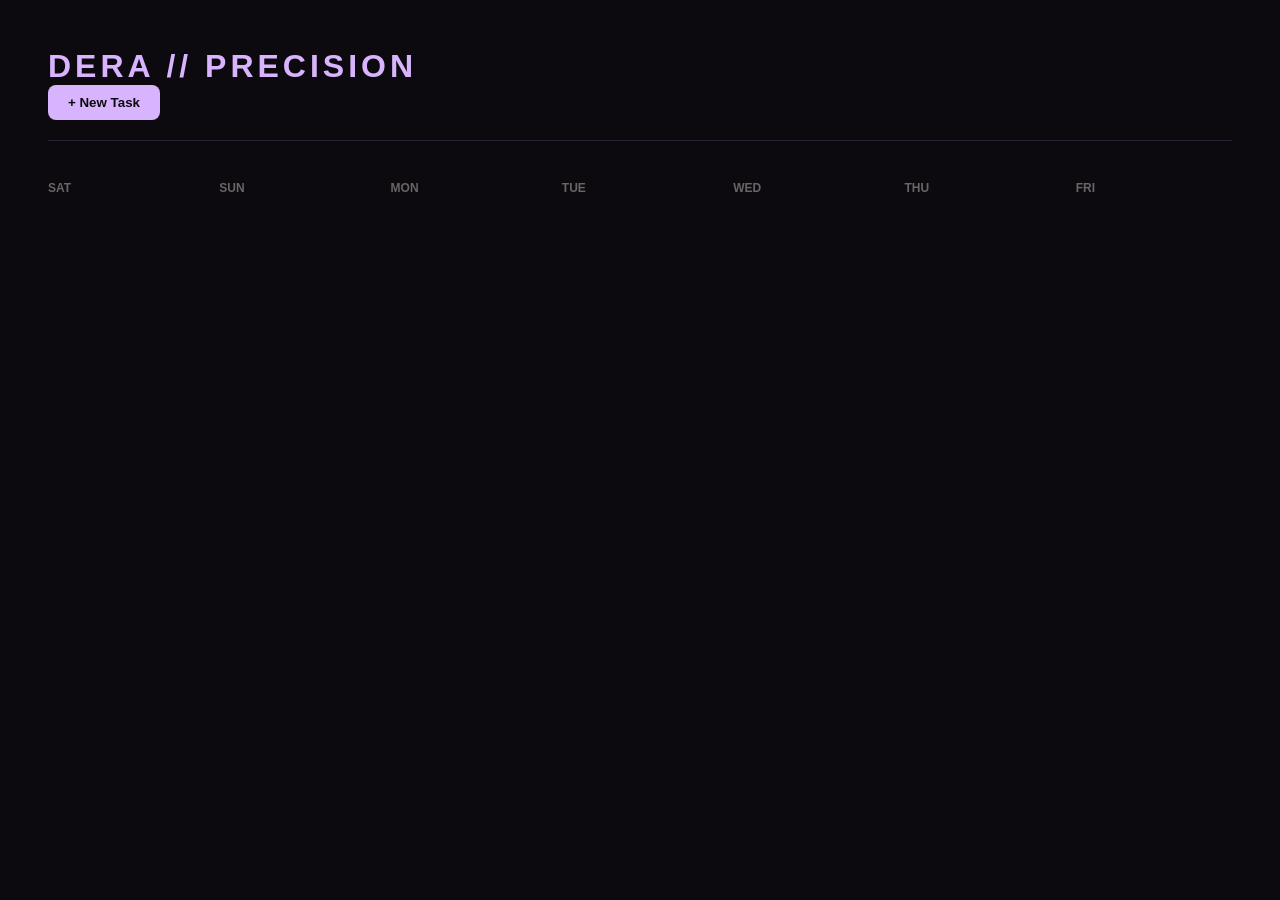
==== commit 6cca9a66: "Update dera.html" ====
--- a/dera.html
+++ b/dera.html
@@ -3,111 +3,62 @@
 <head>
   <meta charset="UTF-8">
   <meta name="viewport" content="width=device-width, initial-scale=1.0">
-  <title>DERA — Premium Output Tracker</title>
-  <link rel="preconnect" href="https://fonts.googleapis.com">
-  <link href="https://fonts.googleapis.com/css2?family=Barlow+Condensed:wght@400;600;700;800&family=IBM+Plex+Mono:wght@300;400;500;600&display=swap" rel="stylesheet">
+  <title>DERA // PRECISION</title>
   <style>
     :root {
-      --bg: #09060b; --surface: rgba(19, 13, 24, 0.75); --border: rgba(188, 163, 193, 0.15);
-      --border-light: rgba(188, 163, 193, 0.3); --text: #F3EFF5; --muted: #A393A8;
-      --cp: #FF6B35; --tratun: #2563EB; --studio: #A855F7; --pray: #10B981; --meet: #64748B;
-      --accent-purple: #6d3576; --accent-gold: #9c6823; --accent-lavender: #bca3c1;
+      --bg: #0c0a0e;
+      --glow: rgba(216, 180, 254, 0.15);
+      --card: #1a1620;
+      --text: #f8f7ff;
+      --accent: #d8b4fe; /* The "Pretty" Glow */
+      --danger: #f472b6;
     }
-    * { margin: 0; padding: 0; box-sizing: border-box; }
-    body { background: var(--bg); color: var(--text); font-family: 'IBM Plex Mono', monospace; min-height: 100vh; display: flex; flex-direction: column; }
-    .header { padding: 32px; border-bottom: 1px solid var(--border); display: flex; justify-content: space-between; align-items: center; }
-    .brand-title { font-family: 'Barlow Condensed', sans-serif; font-size: 46px; font-weight: 800; letter-spacing: 8px; color: #fff; }
-    .action-btn { font-family: 'IBM Plex Mono', monospace; font-size: 10px; text-transform: uppercase; color: var(--text); background: rgba(255, 255, 255, 0.03); border: 1px solid var(--border-light); padding: 8px 14px; border-radius: 6px; cursor: pointer; }
-    .grid-wrapper { flex: 1; overflow-x: auto; display: flex; flex-direction: column; }
-    .week-grid { display: grid; grid-template-columns: repeat(7, minmax(180px, 1fr)); min-width: 1260px; height: 100%; }
-    .day-col { border-right: 1px solid var(--border); background: var(--surface); padding: 20px; }
-    .task-item { padding: 12px; border-radius: 6px; background: rgba(255, 255, 255, 0.02); border: 1px solid var(--border); margin-bottom: 8px; cursor: pointer; display: flex; justify-content: space-between; align-items: center; }
-    .delete-task-btn { color: var(--muted); font-weight: 800; cursor: pointer; padding: 0 5px; }
-    .delete-task-btn:hover { color: #FF4444; }
-    .modal { display: none; position: fixed; top: 0; left: 0; width: 100%; height: 100%; background: rgba(7, 7, 15, 0.85); justify-content: center; align-items: center; z-index: 1000; }
-    .modal-content { background: #14101A; border: 1px solid var(--border-light); padding: 28px; border-radius: 8px; width: 340px; display: flex; flex-direction: column; gap: 14px; }
-    input, select { background: rgba(255,255,255,0.05); border: 1px solid var(--border); padding: 10px; color: #fff; }
+    body { background: var(--bg); color: var(--text); font-family: 'Segoe UI', sans-serif; padding: 40px; }
+    .header { margin-bottom: 40px; border-bottom: 1px solid var(--glow); padding-bottom: 20px; }
+    .title { font-size: 32px; font-weight: 800; letter-spacing: 4px; color: var(--accent); }
+    .grid { display: grid; grid-template-columns: repeat(7, 1fr); gap: 15px; }
+    .col { display: flex; flex-direction: column; gap: 10px; }
+    .col-header { font-size: 12px; font-weight: 700; color: #666; margin-bottom: 5px; text-transform: uppercase; }
+    .task { background: var(--card); padding: 15px; border-radius: 12px; border: 1px solid var(--glow); cursor: pointer; transition: 0.3s; display: flex; justify-content: space-between; align-items: center; }
+    .task:hover { border-color: var(--accent); box-shadow: 0 0 10px var(--glow); }
+    .del { color: var(--danger); font-weight: 800; cursor: pointer; opacity: 0.6; }
+    .del:hover { opacity: 1; }
+    button { background: var(--accent); border: none; padding: 10px 20px; border-radius: 8px; color: var(--bg); font-weight: 700; cursor: pointer; }
   </style>
 </head>
 <body>
-
   <div class="header">
-    <div>
-      <div class="brand-title">DERA TRACKER</div>
-      <div style="font-size: 11px; color: var(--accent-lavender);">OUTPUT CORE</div>
-    </div>
-    <div style="display:flex; gap:10px;">
-      <button class="action-btn" id="addTaskBtn">+ Task</button>
-      <button class="action-btn" id="resetBtn">Reset</button>
-    </div>
+    <div class="title">DERA // PRECISION</div>
+    <button id="add">+ New Task</button>
   </div>
-
-  <div class="grid-wrapper"><div class="week-grid" id="weekGrid"></div></div>
-
-  <div class="modal" id="taskModal">
-    <div class="modal-content">
-      <h3>INJECT CUSTOM TASK</h3>
-      <select id="modDay"></select>
-      <select id="modBrand">
-        <option value="cp">CareerPaddy</option><option value="tratun">Tratun</option>
-        <option value="studio">Enigma Studio</option><option value="pray">Praying Scripture</option><option value="meet">Meeting</option>
-      </select>
-      <select id="modRepeat">
-        <option value="true">One-Time Task</option><option value="false">Recurring Task</option>
-      </select>
-      <input type="text" id="modText" placeholder="Task description">
-      <input type="text" id="modTime" placeholder="Time (e.g. 4pm)">
-      <div style="display:flex; gap:10px;"><button class="action-btn" id="modCancel" style="flex:1;">Cancel</button><button class="action-btn" id="modSave" style="flex:1; background:var(--accent-purple)">Save</button></div>
-    </div>
-  </div>
+  <div class="grid" id="grid"></div>
 
 <script>
-  const CUSTOM_TASKS_KEY = 'dera_custom_tasks_v6';
-  let customTasks = JSON.parse(localStorage.getItem(CUSTOM_TASKS_KEY)) || [];
-  const baseWeek = ['sat', 'sun', 'mon', 'tue', 'wed', 'thu', 'fri'];
+  let tasks = JSON.parse(localStorage.getItem('dera_v35')) || [];
+  const days = ['sat', 'sun', 'mon', 'tue', 'wed', 'thu', 'fri'];
 
-  function renderGrid() {
-    const grid = document.getElementById('weekGrid'); grid.innerHTML = '';
-    baseWeek.forEach(day => {
-      const col = document.createElement('div'); col.className = 'day-col';
-      col.innerHTML = `<div style="font-size:20px; font-weight:800; margin-bottom:15px; color:var(--muted)">${day.toUpperCase()}</div><div id="tasks_${day}"></div>`;
+  function render() {
+    const grid = document.getElementById('grid'); grid.innerHTML = '';
+    days.forEach(day => {
+      const col = document.createElement('div'); col.className = 'col';
+      col.innerHTML = `<div class="col-header">${day}</div>`;
+      tasks.filter(t => t.day === day).forEach(t => {
+        const div = document.createElement('div'); div.className = 'task';
+        div.innerHTML = `<span>${t.text}</span><span class="del" onclick="del('${t.id}')">×</span>`;
+        col.appendChild(div);
+      });
       grid.appendChild(col);
-      const container = document.getElementById(`tasks_${day}`);
-      customTasks.filter(t => t.dayKey === day).forEach(task => {
-        const item = document.createElement('div'); item.className = 'task-item';
-        item.innerHTML = `<div>${task.text}</div><div class="delete-task-btn">×</div>`;
-        item.querySelector('.delete-task-btn').addEventListener('click', (e) => {
-          e.stopPropagation();
-          if (confirm('Delete this task permanently?')) {
-            customTasks = customTasks.filter(t => t.id !== task.id);
-            localStorage.setItem(CUSTOM_TASKS_KEY, JSON.stringify(customTasks));
-            renderGrid();
-          }
-        });
-        container.appendChild(item);
-      });
     });
   }
 
-  document.getElementById('addTaskBtn').addEventListener('click', () => {
-    const dSelect = document.getElementById('modDay'); dSelect.innerHTML = '';
-    baseWeek.forEach(d => dSelect.innerHTML += `<option value="${d}">${d.toUpperCase()}</option>`);
-    document.getElementById('taskModal').style.display = 'flex';
-  });
-
-  document.getElementById('modSave').addEventListener('click', () => {
-    customTasks.push({ 
-      id: 'custom_' + Date.now(), dayKey: document.getElementById('modDay').value, 
-      text: document.getElementById('modText').value, oneTime: document.getElementById('modRepeat').value === 'true'
-    });
-    localStorage.setItem(CUSTOM_TASKS_KEY, JSON.stringify(customTasks));
-    document.getElementById('taskModal').style.display = 'none';
-    renderGrid();
-  });
-
-  document.getElementById('modCancel').addEventListener('click', () => document.getElementById('taskModal').style.display = 'none');
-  document.getElementById('resetBtn').addEventListener('click', () => { if(confirm('Reset all?')) { customTasks = []; localStorage.removeItem(CUSTOM_TASKS_KEY); renderGrid(); } });
-  renderGrid();
+  function del(id) { if(confirm('Delete this?')) { tasks = tasks.filter(t => t.id !== id); localStorage.setItem('dera_v35', JSON.stringify(tasks)); render(); } }
+  
+  document.getElementById('add').onclick = () => {
+    const text = prompt("Task description:");
+    const day = prompt("Day (sat, sun, mon...):").toLowerCase();
+    if(text && day) { tasks.push({id: Date.now().toString(), text, day}); localStorage.setItem('dera_v35', JSON.stringify(tasks)); render(); }
+  };
+  render();
 </script>
 </body>
 </html>
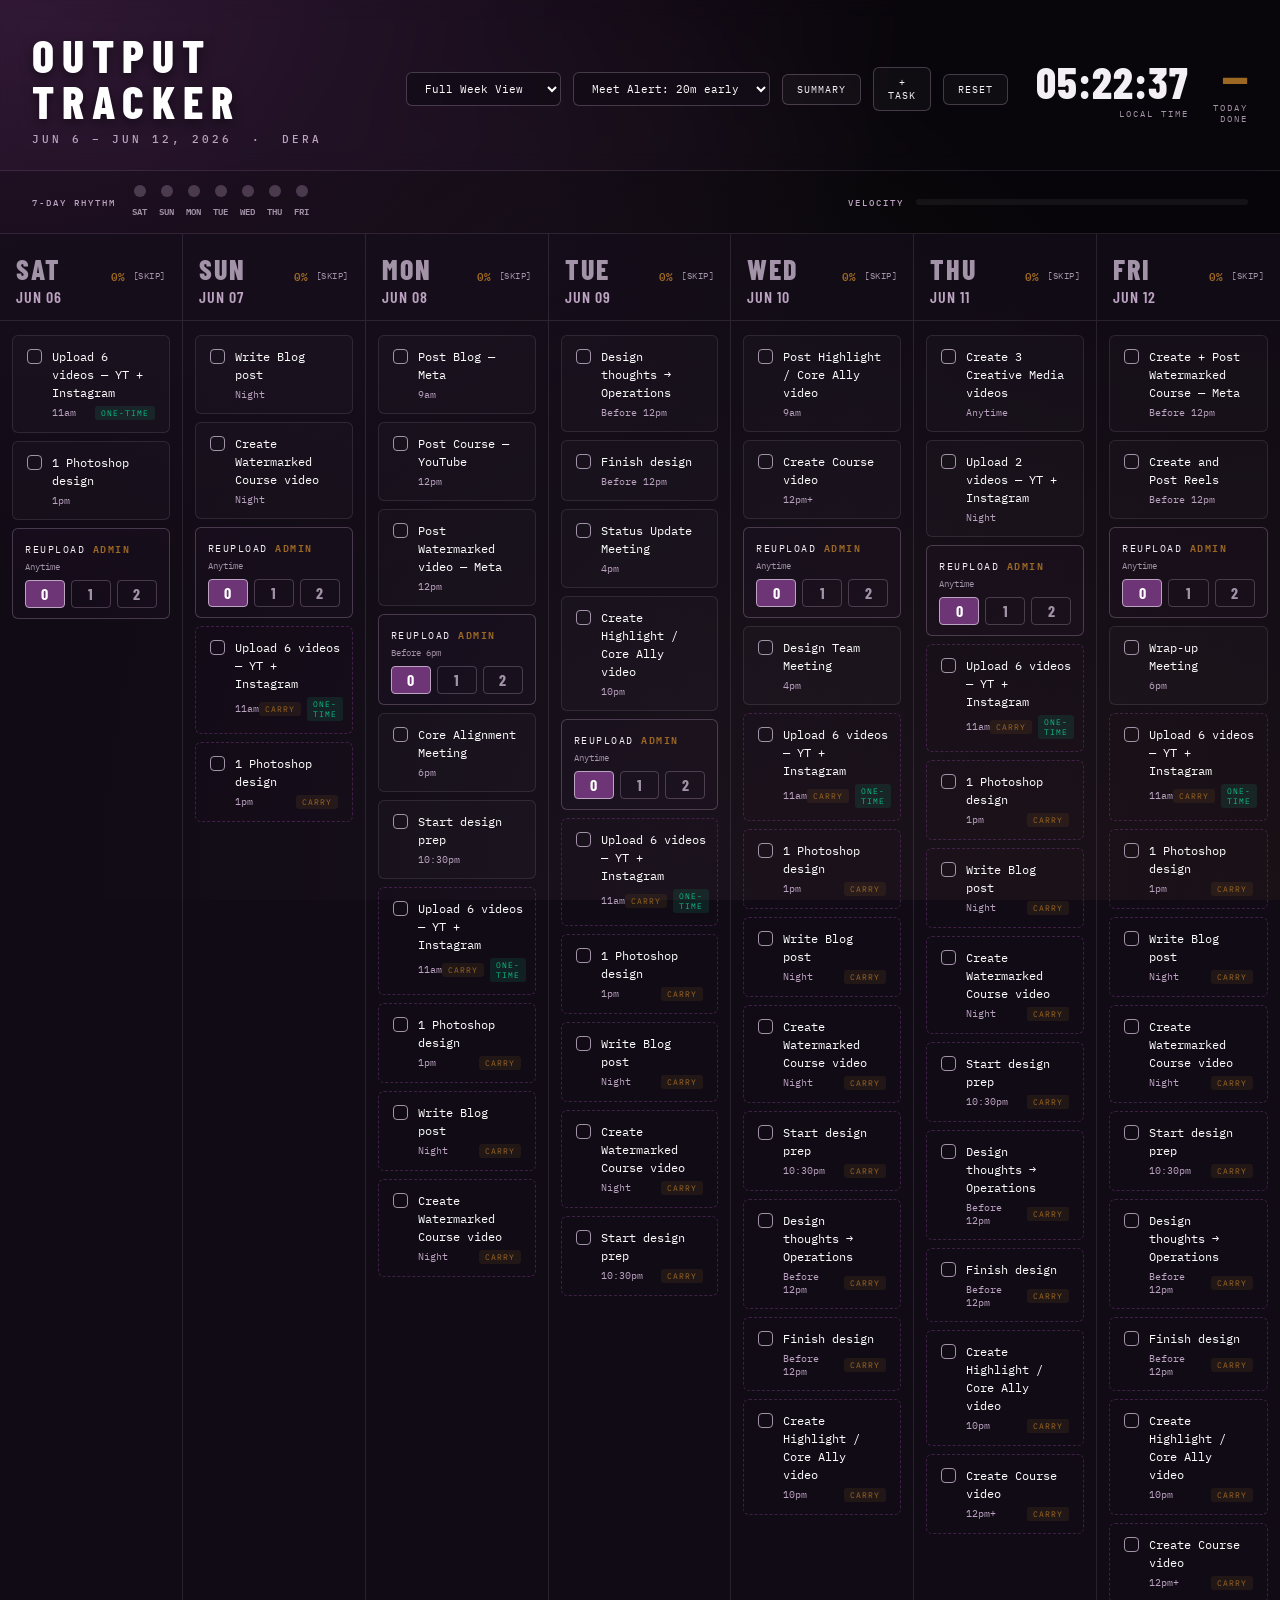
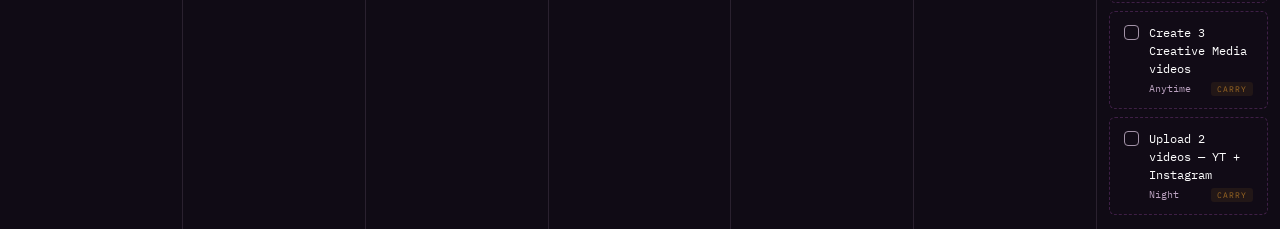
==== commit 1929dfd5: "Update print statement from 'Hello' to 'Goodbye'" ====
--- a/dera.html
+++ b/dera.html
@@ -3,62 +3,904 @@
 <head>
   <meta charset="UTF-8">
   <meta name="viewport" content="width=device-width, initial-scale=1.0">
-  <title>DERA // PRECISION</title>
+  <title>DERA — Premium Output Tracker</title>
+  <link rel="preconnect" href="https://fonts.googleapis.com">
+  <link href="https://fonts.googleapis.com/css2?family=Barlow+Condensed:wght@400;600;700;800&family=IBM+Plex+Mono:wght@300;400;500;600&display=swap" rel="stylesheet">
   <style>
     :root {
-      --bg: #0c0a0e;
-      --glow: rgba(216, 180, 254, 0.15);
-      --card: #1a1620;
-      --text: #f8f7ff;
-      --accent: #d8b4fe; /* The "Pretty" Glow */
-      --danger: #f472b6;
-    }
-    body { background: var(--bg); color: var(--text); font-family: 'Segoe UI', sans-serif; padding: 40px; }
-    .header { margin-bottom: 40px; border-bottom: 1px solid var(--glow); padding-bottom: 20px; }
-    .title { font-size: 32px; font-weight: 800; letter-spacing: 4px; color: var(--accent); }
-    .grid { display: grid; grid-template-columns: repeat(7, 1fr); gap: 15px; }
-    .col { display: flex; flex-direction: column; gap: 10px; }
-    .col-header { font-size: 12px; font-weight: 700; color: #666; margin-bottom: 5px; text-transform: uppercase; }
-    .task { background: var(--card); padding: 15px; border-radius: 12px; border: 1px solid var(--glow); cursor: pointer; transition: 0.3s; display: flex; justify-content: space-between; align-items: center; }
-    .task:hover { border-color: var(--accent); box-shadow: 0 0 10px var(--glow); }
-    .del { color: var(--danger); font-weight: 800; cursor: pointer; opacity: 0.6; }
-    .del:hover { opacity: 1; }
-    button { background: var(--accent); border: none; padding: 10px 20px; border-radius: 8px; color: var(--bg); font-weight: 700; cursor: pointer; }
+      --bg: #09060b;
+      --surface: rgba(19, 13, 24, 0.75);
+      --border: rgba(188, 163, 193, 0.15);
+      --border-light: rgba(188, 163, 193, 0.3);
+      --text: #F3EFF5;
+      --muted: #A393A8;
+      --accent-purple: #6d3576;
+      --accent-gold: #9c6823;
+      --accent-lavender: #bca3c1;
+      --action-pink: #f472b6;
+      --success-green: #10B981;
+    }
+
+    * { margin: 0; padding: 0; box-sizing: border-box; }
+
+    body {
+      background: radial-gradient(at 0% 0%, rgba(109, 53, 118, 0.4) 0px, transparent 50%),
+                  radial-gradient(at 100% 100%, rgba(156, 104, 35, 0.25) 0px, transparent 50%),
+                  radial-gradient(at 50% 100%, rgba(188, 163, 193, 0.15) 0px, transparent 70%),
+                  var(--bg);
+      background-attachment: fixed;
+      color: var(--text);
+      font-family: 'IBM Plex Mono', monospace;
+      min-height: 100vh;
+      display: flex;
+      flex-direction: column;
+    }
+
+    body.day-view .header { padding: 16px 20px; }
+    body.day-view .brand-title { font-size: 32px; }
+    body.day-view .metrics-bar { padding: 10px 20px; }
+    body.day-view .week-grid.single-mode { margin: 15px auto; }
+
+    .header {
+      padding: 32px 32px 24px;
+      border-bottom: 1px solid var(--border);
+      display: flex;
+      align-items: center;
+      justify-content: space-between;
+      flex-shrink: 0;
+      backdrop-filter: blur(10px);
+    }
+
+    .brand-title {
+      font-family: 'Barlow Condensed', sans-serif;
+      font-size: 46px;
+      font-weight: 800;
+      letter-spacing: 8px;
+      color: #fff;
+      line-height: 1;
+      text-shadow: 0 4px 12px rgba(0,0,0,0.5);
+    }
+
+    .brand-sub {
+      font-size: 11px;
+      color: var(--accent-lavender);
+      letter-spacing: 3px;
+      text-transform: uppercase;
+      margin-top: 8px;
+      font-weight: 500;
+    }
+
+    .header-right { display: flex; align-items: center; gap: 28px; }
+    .controls-wrapper { display: flex; align-items: center; gap: 12px; }
+
+    .select-dropdown {
+      background: rgba(19, 13, 24, 0.9);
+      border: 1px solid var(--border-light);
+      padding: 8px 14px;
+      border-radius: 6px;
+      color: #fff;
+      font-family: inherit;
+      font-size: 11px;
+      cursor: pointer;
+      outline: none;
+      transition: all 0.2s;
+    }
+
+    .action-btn {
+      font-family: 'IBM Plex Mono', monospace;
+      font-size: 10px;
+      letter-spacing: 1px;
+      text-transform: uppercase;
+      color: var(--text);
+      background: rgba(255, 255, 255, 0.03);
+      border: 1px solid var(--border-light);
+      padding: 8px 14px;
+      border-radius: 6px;
+      cursor: pointer;
+      transition: all 0.15s;
+    }
+
+    .action-btn:hover, .action-btn.active-view-btn {
+      background: var(--accent-purple);
+      border-color: var(--accent-lavender);
+    }
+
+    .meta-time-block { display: flex; align-items: center; gap: 24px; }
+    .clock-display { text-align: right; }
+
+    .clock-time {
+      font-family: 'Barlow Condensed', sans-serif;
+      font-size: 44px;
+      font-weight: 800;
+      line-height: 1;
+      color: var(--text);
+      letter-spacing: 1px;
+    }
+
+    .clock-label { font-size: 9px; color: var(--muted); letter-spacing: 2px; text-transform: uppercase; margin-top: 4px; }
+    .today-block { text-align: right; }
+
+    .today-count {
+      font-family: 'Barlow Condensed', sans-serif;
+      font-size: 44px;
+      font-weight: 800;
+      line-height: 1;
+      color: var(--accent-gold);
+    }
+
+    .today-count-label { font-size: 9px; color: var(--muted); letter-spacing: 2px; text-transform: uppercase; margin-top: 4px; }
+
+    .metrics-bar {
+      padding: 14px 32px;
+      border-bottom: 1px solid var(--border);
+      background: rgba(0,0,0,0.2);
+      display: flex;
+      align-items: center;
+      justify-content: space-between;
+      gap: 24px;
+    }
+
+    .streak-container { display: flex; align-items: center; gap: 16px; }
+    .streak-label { font-size: 9px; color: var(--accent-lavender); letter-spacing: 2px; text-transform: uppercase; font-weight: 500; }
+    .streak-dots { display: flex; gap: 12px; align-items: center; }
+    .s-dot { display: flex; flex-direction: column; align-items: center; gap: 6px; }
+
+    .s-circle {
+      width: 12px; height: 12px;
+      border-radius: 50%;
+      background: var(--border-light);
+      transition: all 0.3s ease;
+    }
+
+    .s-circle.done    { background: var(--success-green); box-shadow: 0 0 8px var(--success-green); }
+    .s-circle.partial { background: var(--accent-purple);   box-shadow: 0 0 8px var(--accent-purple);   }
+    .s-circle.skipped { background: rgba(255,255,255,0.1); opacity: 0.4; }
+    .s-circle.is-today { background: transparent; border: 2px solid var(--accent-gold); box-shadow: 0 0 6px var(--accent-gold); }
+
+    .s-day-label { font-size: 9px; color: var(--muted); font-weight: 600; }
+
+    .progress-analytics { flex: 1; max-width: 400px; display: flex; align-items: center; gap: 12px; }
+    .progress-bg { flex: 1; height: 6px; background: rgba(255,255,255,0.05); border-radius: 3px; overflow: hidden; }
+    .progress-fill { height: 100%; width: 0%; background: linear-gradient(90deg, var(--accent-purple), var(--accent-gold)); transition: width 0.4s ease; }
+
+    .day-tabs-row { display: none; padding: 10px 32px; background: rgba(0,0,0,0.1); border-bottom: 1px solid var(--border); gap: 8px; }
+
+    .tab-btn { background: transparent; border: 1px solid transparent; color: var(--muted); font-family: inherit; font-size: 11px; padding: 6px 12px; border-radius: 4px; cursor: pointer; transition: all 0.15s; }
+    .tab-btn.active { color: #fff; background: rgba(109, 53, 118, 0.3); border-color: var(--accent-purple); font-weight: 600; }
+
+    .grid-wrapper { flex: 1; overflow-x: auto; display: flex; flex-direction: column; }
+
+    .week-grid { display: grid; grid-template-columns: repeat(7, minmax(180px, 1fr)); min-width: 1260px; height: 100%; flex: 1; }
+    .week-grid.single-mode { grid-template-columns: 1fr; min-width: 0; max-width: 600px; margin: 40px auto; width: 100%; padding: 0 20px; }
+
+    .day-col { border-right: 1px solid var(--border); background: var(--surface); display: flex; flex-direction: column; position: relative; }
+    .day-col.skipped-state { opacity: 0.4; }
+    .day-col:last-child { border-right: none; }
+    .day-col.is-today { background: rgba(109, 53, 118, 0.12); }
+    .day-col.is-today::after { content: ''; position: absolute; top: 0; left: 0; right: 0; height: 4px; background: linear-gradient(90deg, var(--accent-purple), var(--accent-gold)); }
+    .week-grid.single-mode .day-col { border: 1px solid var(--border); border-radius: 8px; }
+
+    .day-head { padding: 20px 16px 14px; border-bottom: 1px solid var(--border); display: flex; flex-direction: column; gap: 2px; }
+    .day-head-meta { display: flex; align-items: flex-end; justify-content: space-between; }
+    .day-name { font-family: 'Barlow Condensed', sans-serif; font-size: 28px; font-weight: 800; letter-spacing: 2px; color: var(--muted); line-height: 1.1; }
+    .day-date { font-family: 'Barlow Condensed', sans-serif; font-size: 16px; font-weight: 600; letter-spacing: 1px; color: var(--accent-lavender); text-transform: uppercase; }
+    .day-controls { display: flex; align-items: center; gap: 8px; }
+    .day-completion-badge { font-size: 11px; font-weight: 600; color: var(--accent-gold); }
+    .skip-toggle-link { font-size: 9px; color: var(--muted); text-transform: uppercase; letter-spacing: 0.5px; cursor: pointer; transition: color 0.15s; }
+    .skip-toggle-link:hover { color: var(--action-pink); }
+    .day-col.skipped-state .skip-toggle-link { color: var(--success-green); }
+    .day-col.is-today .day-name { color: #fff; }
+    .day-col.is-today .day-date { color: var(--accent-gold); }
+
+    .day-tasks { padding: 14px 12px; display: flex; flex-direction: column; gap: 8px; flex: 1; }
+
+    .skipped-msg { display: flex; align-items: center; justify-content: center; flex: 1; font-size: 10px; letter-spacing: 2px; color: var(--muted); text-transform: uppercase; }
+
+    .task-item { padding: 12px 14px; border-radius: 6px; background: rgba(255,255,255,0.02); border: 1px solid var(--border); cursor: pointer; transition: all 0.15s ease; user-select: none; }
+    .task-item:hover { border-color: var(--border-light); background: rgba(255,255,255,0.04); }
+    .task-item.done { opacity: 0.25; }
+    .task-item.carry-forward-derived { border-style: dashed; border-color: rgba(109,53,118,0.5); background: rgba(109,53,118,0.02); }
+
+    .task-row { display: flex; align-items: flex-start; justify-content: space-between; gap: 10px; }
+    .task-left { display: flex; align-items: flex-start; gap: 10px; flex: 1; }
+
+    .task-check { width: 15px; height: 15px; border: 1.5px solid var(--muted); border-radius: 4px; flex-shrink: 0; margin-top: 1px; display: flex; align-items: center; justify-content: center; }
+    .task-item.done .task-check { background: var(--accent-purple); border-color: var(--accent-lavender); }
+    .chk-svg { opacity: 0; width: 9px; height: 7px; }
+    .task-item.done .chk-svg { opacity: 1; }
+
+    .task-content { flex: 1; }
+    .task-text { font-size: 12px; line-height: 1.5; color: #fff; font-weight: 400; }
+    .task-item.done .task-text { text-decoration: line-through; color: var(--muted); }
+
+    .task-meta-row { display: flex; align-items: center; justify-content: space-between; margin-top: 4px; }
+    .task-time { font-size: 10px; color: var(--accent-lavender); }
+    .task-badges { display: flex; gap: 6px; align-items: center; }
+
+    .one-time-tag { display: inline-block; font-size: 8px; letter-spacing: 1px; text-transform: uppercase; color: var(--success-green); background: rgba(16,185,129,0.12); padding: 2px 6px; border-radius: 3px; }
+    .carry-tag    { display: inline-block; font-size: 8px; letter-spacing: 1px; text-transform: uppercase; color: var(--accent-gold);   background: rgba(156,104,35,0.12);  padding: 2px 6px; border-radius: 3px; }
+
+    .delete-task-btn {
+      color: var(--muted);
+      cursor: pointer;
+      font-size: 14px;
+      font-weight: 800;
+      line-height: 1;
+      padding: 0 4px;
+      transition: color 0.15s;
+    }
+    .delete-task-btn:hover { color: var(--action-pink); }
+
+    .task-notes-drawer { max-height: 0; overflow: hidden; transition: max-height 0.22s cubic-bezier(0.4,0,0.2,1); }
+    .task-notes-drawer.open { max-height: 100px; }
+
+    .task-notes-field { width: 100%; background: rgba(0,0,0,0.4); border: 1px solid var(--border); border-radius: 4px; color: var(--accent-lavender); font-family: inherit; font-size: 11px; padding: 6px 8px; margin-top: 8px; outline: none; resize: none; }
+    .task-notes-field:focus { border-color: var(--accent-purple); }
+
+    .counter-widget { border: 1px solid var(--border-light); border-radius: 6px; padding: 10px 12px; background: rgba(109,53,118,0.05); }
+    .counter-head { font-size: 10px; color: var(--text); letter-spacing: 1.5px; text-transform: uppercase; margin-bottom: 4px; }
+    .counter-head span { color: var(--accent-gold); font-weight: 600; }
+    .counter-time { font-size: 9px; color: var(--muted); margin-bottom: 8px; }
+    .counter-btns { display: flex; gap: 6px; }
+
+    .c-btn { flex: 1; height: 28px; border: 1.5px solid var(--border-light); background: transparent; color: var(--muted); font-family: 'Barlow Condensed', sans-serif; font-size: 16px; font-weight: 700; border-radius: 4px; cursor: pointer; transition: all 0.12s; }
+    .c-btn:hover { border-color: var(--accent-lavender); color: var(--text); }
+    .c-btn.active { background: var(--accent-purple); border-color: var(--accent-lavender); color: #fff; }
+
+    .summary-view-pane { display: none; max-width: 800px; width: 100%; margin: 40px auto; padding: 0 20px; flex-direction: column; gap: 24px; }
+    .macro-card { background: var(--surface); border: 1px solid var(--border); border-radius: 8px; padding: 24px; }
+    .macro-title { font-family: 'Barlow Condensed', sans-serif; font-size: 24px; font-weight: 800; letter-spacing: 1.5px; text-transform: uppercase; color: #fff; margin-bottom: 20px; border-bottom: 1px solid var(--border); padding-bottom: 10px; }
+    .brand-row-metric { display: flex; flex-direction: column; gap: 8px; margin-bottom: 20px; }
+    .brand-row-meta { display: flex; justify-content: space-between; font-size: 12px; text-transform: uppercase; }
+    .brand-label-text { font-weight: 600; display: flex; align-items: center; gap: 8px; }
+    .brand-bar-track { width: 100%; height: 8px; background: rgba(255,255,255,0.05); border-radius: 4px; overflow: hidden; }
+    .brand-bar-fill { height: 100%; width: 0%; transition: width 0.5s ease; border-radius: 4px; }
+
+    .reupload-running-block { display: flex; align-items: center; justify-content: space-between; background: rgba(255,107,53,0.05); border: 1px dashed var(--accent-gold); padding: 16px; border-radius: 6px; }
+    .reupload-running-title { font-size: 13px; font-weight: 600; text-transform: uppercase; letter-spacing: 1px; color: var(--text); }
+    .reupload-running-count { font-family: 'Barlow Condensed', sans-serif; font-size: 36px; font-weight: 800; color: var(--accent-gold); }
+
+    .modal { display: none; position: fixed; top:0; left:0; width:100%; height:100%; background: rgba(7,7,15,0.85); backdrop-filter: blur(8px); justify-content: center; align-items: center; z-index: 1000; }
+    .modal-content { background: #14101A; border: 1px solid var(--border-light); padding: 28px; border-radius: 8px; width: 340px; display: flex; flex-direction: column; gap: 14px; }
+    .modal-content h3 { font-family: 'Barlow Condensed', sans-serif; font-size: 22px; }
+    .modal-content input, .modal-content select { background: rgba(255,255,255,0.05); border: 1px solid var(--border); border-radius: 5px; padding: 10px; color: #fff; font-family: inherit; font-size: 11px; outline: none; }
+    .modal-content select option { background: #14101A; color: #fff; }
   </style>
 </head>
 <body>
+
   <div class="header">
-    <div class="title">DERA // PRECISION</div>
-    <button id="add">+ New Task</button>
+    <div>
+      <div class="brand-title">OUTPUT TRACKER</div>
+      <div class="brand-sub" id="weekRangeDisplay">DERA</div>
+    </div>
+    <div class="header-right">
+      <div class="controls-wrapper">
+        <select class="select-dropdown" id="viewLayoutSwitch">
+          <option value="week">Full Week View</option>
+          <option value="day">Single Day View</option>
+        </select>
+        <select class="select-dropdown" id="meetingOffsetConfig">
+          <option value="20">Meet Alert: 20m early</option>
+          <option value="15">Meet Alert: 15m early</option>
+          <option value="30">Meet Alert: 30m early</option>
+        </select>
+        <button class="action-btn" id="summaryViewToggleBtn">Summary</button>
+        <button class="action-btn" id="addTaskBtn">+ Task</button>
+        <button class="action-btn" id="resetBtn">Reset</button>
+      </div>
+      <div class="meta-time-block">
+        <div class="clock-display">
+          <div class="clock-time" id="liveClockDisplay">00:00:00</div>
+          <div class="clock-label">Local Time</div>
+        </div>
+        <div class="today-block">
+          <div class="today-count" id="todayCount">—</div>
+          <div class="today-count-label">Today Done</div>
+        </div>
+      </div>
+    </div>
   </div>
-  <div class="grid" id="grid"></div>
+
+  <div class="metrics-bar">
+    <div class="streak-container">
+      <div class="streak-label">7-Day Rhythm</div>
+      <div class="streak-dots" id="streakDots"></div>
+    </div>
+    <div class="progress-analytics">
+      <div class="streak-label">Velocity</div>
+      <div class="progress-bg"><div class="progress-fill" id="velocityFill"></div></div>
+    </div>
+  </div>
+
+  <div class="day-tabs-row" id="dayTabsRow"></div>
+
+  <div class="grid-wrapper">
+    <div class="week-grid" id="weekGrid"></div>
+    <div class="summary-view-pane" id="summaryViewPane">
+      <div class="macro-card">
+        <div class="macro-title">Weekly Metrics Diagnostic</div>
+        <div id="brandMetricsAnchor"></div>
+      </div>
+      <div class="reupload-running-block">
+        <div class="reupload-running-title">Weekly Cumulative Reuploads</div>
+        <div class="reupload-running-count" id="reuploadRunningCount">0</div>
+      </div>
+    </div>
+  </div>
+
+  <div class="modal" id="taskModal">
+    <div class="modal-content">
+      <h3>INJECT CUSTOM TASK</h3>
+      <select id="modDay"></select>
+      <select id="modType">
+        <option value="production">Production Task (Carries Forward)</option>
+        <option value="time-anchored">Time-Anchored (Stays Behind)</option>
+      </select>
+      <select id="modRepeat">
+        <option value="true">One-Time Task</option>
+        <option value="false">Recurring Task</option>
+      </select>
+      <input type="text" id="modText" placeholder="Task description">
+      <input type="text" id="modTime" placeholder="Time (e.g. 4pm, 11am)">
+      <div style="display:flex;gap:10px;margin-top:10px;">
+        <button class="action-btn" id="modCancel" style="flex:1;">Cancel</button>
+        <button class="action-btn" id="modSave" style="flex:1;background:var(--accent-purple)">Save</button>
+      </div>
+    </div>
+  </div>
 
 <script>
-  let tasks = JSON.parse(localStorage.getItem('dera_v35')) || [];
-  const days = ['sat', 'sun', 'mon', 'tue', 'wed', 'thu', 'fri'];
-
-  function render() {
-    const grid = document.getElementById('grid'); grid.innerHTML = '';
-    days.forEach(day => {
-      const col = document.createElement('div'); col.className = 'col';
-      col.innerHTML = `<div class="col-header">${day}</div>`;
-      tasks.filter(t => t.day === day).forEach(t => {
-        const div = document.createElement('div'); div.className = 'task';
-        div.innerHTML = `<span>${t.text}</span><span class="del" onclick="del('${t.id}')">×</span>`;
-        col.appendChild(div);
+document.addEventListener('DOMContentLoaded', () => {
+
+  const SUPABASE_URL = "https://gbewpiujdqnqswdbrigt.supabase.co";
+  const SUPABASE_KEY = "eyJhbGciOiJIUzI1NiIsInR5cCI6IkpXVCJ9.eyJpc3MiOiJzdXBhYmFzZSIsInJlZiI6ImdiZXdwaXVqZHFucXN3ZGJyaWd0Iiwicm9sZSI6ImFub24iLCJpYXQiOjE3ODA2ODExMzAsImV4cCI6MjA5NjI1NzEzMH0.VdrJCmvGZzc-_GJF6m9drxdgsdeb5a1eb9AOIRxTWYQ";
+
+  if (Notification.permission === 'default') Notification.requestPermission();
+
+  function getTrackingWeek() {
+    const sat = new Date('2026-06-06T12:00:00');
+    const labels = ['SAT','SUN','MON','TUE','WED','THU','FRI'];
+    const keys   = ['sat','sun','mon','tue','wed','thu','fri'];
+    return keys.map((key, i) => {
+      const d = new Date(sat); d.setDate(sat.getDate() + i);
+      return { key, label: labels[i], date: `${d.getFullYear()}-${String(d.getMonth()+1).padStart(2,'0')}-${String(d.getDate()).padStart(2,'0')}` };
+    });
+  }
+
+  const baseWeekConfig = getTrackingWeek();
+
+  const BASE_SCHEDULE_TEMPLATES = {
+    sat: [
+      { id:'sat_pray',   text:'Upload 6 videos — YT + Instagram', time:'11am',       oneTime:true,  taskType:'production' },
+      { id:'sat_studio', text:'1 Photoshop design',                 time:'1pm',                       taskType:'production' },
+      { id:'sat_reupload', text:'Reupload courses — Admin Portal',   time:'Anytime',  isCounter:true, taskType:'production' },
+    ],
+    sun: [
+      { id:'sun_blog',       text:'Write Blog post',                 time:'Night',                    taskType:'production' },
+      { id:'sun_watermark',  text:'Create Watermarked Course video', time:'Night',                    taskType:'production' },
+      { id:'sun_reupload',   text:'Reupload courses — Admin Portal', time:'Anytime', isCounter:true,  taskType:'production' },
+    ],
+    mon: [
+      { id:'mon_blog',     text:'Post Blog — Meta',               time:'9am',         taskType:'time-anchored' },
+      { id:'mon_yt',       text:'Post Course — YouTube',          time:'12pm',        taskType:'time-anchored' },
+      { id:'mon_wm',       text:'Post Watermarked video — Meta',  time:'12pm',        taskType:'time-anchored' },
+      { id:'mon_reupload', text:'Reupload courses — Admin Portal',time:'Before 6pm',  isCounter:true, taskType:'production' },
+      { id:'mon_meet',     text:'Core Alignment Meeting',                      time:'6pm',         taskType:'time-anchored' },
+      { id:'mon_tratun',   text:'Start design prep',              time:'10:30pm',     taskType:'production' },
+    ],
+    tue: [
+      { id:'tue_debbie',   text:'Design thoughts → Operations',    time:'Before 12pm', taskType:'production' },
+      { id:'tue_design',   text:'Finish design',                    time:'Before 12pm', taskType:'production' },
+      { id:'tue_meet',     text:'Status Update Meeting',                    time:'4pm',         taskType:'time-anchored' },
+      { id:'tue_video',    text:'Create Highlight / Core Ally video', time:'10pm',        taskType:'production' },
+      { id:'tue_reupload', text:'Reupload courses — Admin Portal',  time:'Anytime',     isCounter:true, taskType:'production' },
+    ],
+    wed: [
+      { id:'wed_post',     text:'Post Highlight / Core Ally video', time:'9am',     taskType:'time-anchored' },
+      { id:'wed_create',   text:'Create Course video',            time:'12pm+',   taskType:'production' },
+      { id:'wed_reupload', text:'Reupload courses — Admin Portal',time:'Anytime', isCounter:true, taskType:'production' },
+      { id:'wed_meet',     text:'Design Team Meeting',            time:'4pm',     taskType:'time-anchored' },
+    ],
+    thu: [
+      { id:'thu_create',   text:'Create 3 Creative Media videos',         time:'Anytime', taskType:'production' },
+      { id:'thu_upload',   text:'Upload 2 videos — YT + Instagram', time:'Night',   taskType:'production' },
+      { id:'thu_reupload', text:'Reupload courses — Admin Portal',  time:'Anytime', isCounter:true, taskType:'production' },
+    ],
+    fri: [
+      { id:'fri_wm',       text:'Create + Post Watermarked Course — Meta', time:'Before 12pm', taskType:'production' },
+      { id:'fri_reels',    text:'Create and Post Reels',                    time:'Before 12pm', taskType:'production' },
+      { id:'fri_reupload', text:'Reupload courses — Admin Portal',          time:'Anytime',     isCounter:true, taskType:'production' },
+      { id:'fri_meet',     text:'Wrap-up Meeting',                               time:'6pm',         taskType:'time-anchored' },
+    ]
+  };
+
+  const CUSTOM_TASKS_KEY   = 'dera_custom_tasks_v7';
+  const TASK_NOTES_KEY     = 'dera_task_notes_v2';
+  const MEETING_OFFSET_KEY = 'dera_meeting_offset_v2';
+
+  function getToday() {
+    const d = new Date();
+    return `${d.getFullYear()}-${String(d.getMonth()+1).padStart(2,'0')}-${String(d.getDate()).padStart(2,'0')}`;
+  }
+
+  let state = {};
+  let customTasks      = (() => { try { return JSON.parse(localStorage.getItem(CUSTOM_TASKS_KEY))   || []; } catch { return []; } })();
+  let taskNotes        = (() => { try { return JSON.parse(localStorage.getItem(TASK_NOTES_KEY))     || {}; } catch { return {}; } })();
+  let currentMeetingOffset = (() => { try { return parseInt(localStorage.getItem(MEETING_OFFSET_KEY), 10) || 20; } catch { return 20; } })();
+
+  let currentLayoutView    = 'week';
+  let activeDayTab         = 'sat';
+  let alertedTasks         = {};
+  let summaryLayoutVisible = false;
+
+  document.getElementById('meetingOffsetConfig').value = currentMeetingOffset.toString();
+
+  const detectedTodayStr = getToday();
+  const foundTodayObj = baseWeekConfig.find(d => d.date === detectedTodayStr);
+  if (foundTodayObj) activeDayTab = foundTodayObj.key;
+
+  function saveCustomTasks(t) { localStorage.setItem(CUSTOM_TASKS_KEY, JSON.stringify(t)); }
+  function saveTaskNotes()    { localStorage.setItem(TASK_NOTES_KEY,    JSON.stringify(taskNotes)); }
+
+  // ── SUPABASE ───────────────────────────────────────────────────────────────
+  async function fetchCloudState() {
+    try {
+      const res  = await fetch(`${SUPABASE_URL}/rest/v1/tracker_state?select=*`, {
+        headers: { 'apikey': SUPABASE_KEY, 'Authorization': `Bearer ${SUPABASE_KEY}` }
       });
-      grid.appendChild(col);
+      const data = await res.json();
+      state = {};
+      if (Array.isArray(data)) {
+        data.forEach(row => {
+          if (row.counter_val !== null && row.counter_val !== undefined) {
+            state[row.id] = Number(row.counter_val);
+          } else {
+            state[row.id] = Boolean(row.is_done);
+          }
+        });
+      }
+    } catch(e) {
+      console.error('Cloud pull error:', e);
+    } finally {
+      executeRenderCycles();
+    }
+  }
+
+  async function syncToCloud(taskId, val) {
+    const payload = {
+      id:          taskId,
+      is_done:     typeof val === 'boolean' ? val : false,
+      counter_val: typeof val === 'number'  ? val : null,
+      updated_at:  new Date().toISOString()
+    };
+    try {
+      await fetch(`${SUPABASE_URL}/rest/v1/tracker_state`, {
+        method:  'POST',
+        headers: { 'apikey': SUPABASE_KEY, 'Authorization': `Bearer ${SUPABASE_KEY}`, 'Content-Type': 'application/json', 'Prefer': 'resolution=merge-duplicates' },
+        body: JSON.stringify(payload)
+      });
+    } catch(e) { console.error('Cloud write error:', e); }
+  }
+
+  async function clearCloudState() {
+    try {
+      await fetch(`${SUPABASE_URL}/rest/v1/tracker_state?updated_at=not.is.null`, {
+        method:  'DELETE',
+        headers: { 'apikey': SUPABASE_KEY, 'Authorization': `Bearer ${SUPABASE_KEY}`, 'Content-Type': 'application/json' }
+      });
+    } catch(e) { console.error('Cloud clear error:', e); }
+  }
+
+  // ── SCHEDULE ───────────────────────────────────────────────────────────────
+  function buildSchedule() {
+    return baseWeekConfig.map(day => ({
+      ...day,
+      tasks: [...(BASE_SCHEDULE_TEMPLATES[day.key] || []), ...customTasks.filter(t => t.dayKey === day.key)]
+    }));
+  }
+
+  function getComputedDayTasks(day, scheduleContext) {
+    if (state[`skip_day_${day.key}`]) return [];
+    const currentIdx = baseWeekConfig.findIndex(d => d.key === day.key);
+    let combined = [...day.tasks];
+    for (let i = 0; i < currentIdx; i++) {
+      const prior = scheduleContext[i];
+      if (state[`skip_day_${prior.key}`]) continue;
+      prior.tasks.forEach(t => {
+        if (t.taskType === 'production' && !t.isCounter && !state[t.id]) {
+          if (!combined.some(ex => ex.id === t.id)) combined.push({ ...t, isCarriedForward: true });
+        }
+      });
+    }
+    return combined;
+  }
+
+  // ── ALARM ──────────────────────────────────────────────────────────────────
+  function playAlertChime() {
+    try {
+      const ctx  = new (window.AudioContext || window.webkitAudioContext)();
+      const osc  = ctx.createOscillator();
+      const gain = ctx.createGain();
+      osc.connect(gain); gain.connect(ctx.destination);
+      osc.type = 'sine';
+      osc.frequency.setValueAtTime(587.33, ctx.currentTime);
+      osc.frequency.setValueAtTime(880.00, ctx.currentTime + 0.15);
+      gain.gain.setValueAtTime(0.3, ctx.currentTime);
+      gain.gain.exponentialRampToValueAtTime(0.01, ctx.currentTime + 0.4);
+      osc.start(); osc.stop(ctx.currentTime + 0.4);
+    } catch(e) { console.log(e); }
+  }
+
+  function parseTimeString(t) {
+    if (!t) return null;
+    let s = t.toLowerCase().replace(/\s+/g,'');
+    const pm = s.includes('pm'), am = s.includes('am');
+    if (!pm && !am) return null;
+    s = s.replace('pm','').replace('am','');
+    let h = 0, m = 0;
+    if (s.includes(':')) { [h,m] = s.split(':').map(Number); } else { h = parseInt(s,10); }
+    if (pm && h < 12) h += 12;
+    if (am && h === 12) h = 0;
+    return `${String(h).padStart(2,'0')}:${String(m).padStart(2,'0')}`;
+  }
+
+  function calculateMeetingAlarmTime(baseTimeStr, offsetMinutes) {
+    const parsed = parseTimeString(baseTimeStr);
+    if (!parsed) return null;
+    let [h,m] = parsed.split(':').map(Number);
+    let total = h*60 + m - offsetMinutes;
+    if (total < 0) total += 1440;
+    return `${String(Math.floor(total/60)).padStart(2,'0')}:${String(total%60).padStart(2,'0')}`;
+  }
+
+  function runBackgroundAlarmDaemon() {
+    setInterval(() => {
+      const now  = new Date();
+      const h    = String(now.getHours()).padStart(2,'0');
+      const m    = String(now.getMinutes()).padStart(2,'0');
+      const s    = String(now.getSeconds()).padStart(2,'0');
+      document.getElementById('liveClockDisplay').textContent = `${h}:${m}:${s}`;
+
+      const todayStr = getToday();
+      const curTime  = `${h}:${m}`;
+      const fs       = buildSchedule();
+      const todayDay = fs.find(d => d.date === todayStr);
+      if (!todayDay || state[`skip_day_${todayDay.key}`]) return;
+
+      getComputedDayTasks(todayDay, fs).forEach(task => {
+        if (task.isCounter || state[task.id]) return;
+        let target, msg;
+        if (task.id.includes('meet')) {
+          target = calculateMeetingAlarmTime(task.time, currentMeetingOffset);
+          msg = `MEETING IN ${currentMeetingOffset}m: ${task.text}`;
+        } else {
+          target = parseTimeString(task.time);
+          msg = `[${task.time}] ${task.text}`;
+        }
+        if (!target || target !== curTime || alertedTasks[task.id]) return;
+        alertedTasks[task.id] = true;
+        playAlertChime();
+        if (Notification.permission === 'granted') new Notification('DERA — Alert', { body: msg });
+      });
+    }, 1000);
+  }
+
+  // ── METRICS ────────────────────────────────────────────────────────────────
+  function getDayMetrics(day, fullSchedule) {
+    if (state[`skip_day_${day.key}`]) return { total:0, done:0, percentage:0, isSkipped:true };
+    const tasks = getComputedDayTasks(day, fullSchedule);
+    if (!tasks.length) return { total:0, done:0, percentage:0, isSkipped:false };
+    let done = 0;
+    tasks.forEach(t => {
+      if (t.isCounter) { if ((state[t.id] || 0) > 0) done++; }
+      else             { if (state[t.id]) done++; }
     });
-  }
-
-  function del(id) { if(confirm('Delete this?')) { tasks = tasks.filter(t => t.id !== id); localStorage.setItem('dera_v35', JSON.stringify(tasks)); render(); } }
-  
-  document.getElementById('add').onclick = () => {
-    const text = prompt("Task description:");
-    const day = prompt("Day (sat, sun, mon...):").toLowerCase();
-    if(text && day) { tasks.push({id: Date.now().toString(), text, day}); localStorage.setItem('dera_v35', JSON.stringify(tasks)); render(); }
-  };
-  render();
+    return { total:tasks.length, done, percentage:Math.round((done/tasks.length)*100), isSkipped:false };
+  }
+
+  function dayCompletion(day, fullSchedule) {
+    const m = getDayMetrics(day, fullSchedule);
+    if (m.isSkipped)   return 'skipped';
+    if (m.total === 0) return 'empty';
+    return m.done === 0 ? 'empty' : (m.done === m.total ? 'done' : 'partial');
+  }
+
+  function calculateGlobalVelocity() {
+    const fs = buildSchedule(); let total = 0, done = 0;
+    fs.forEach(day => {
+      if (state[`skip_day_${day.key}`]) return;
+      getComputedDayTasks(day, fs).forEach(t => {
+        total++;
+        if (t.isCounter) { if ((state[t.id]||0) > 0) done++; }
+        else             { if (state[t.id]) done++; }
+      });
+    });
+    document.getElementById('velocityFill').style.width = `${total > 0 ? (done/total)*100 : 0}%`;
+  }
+
+  // ── RENDER ─────────────────────────────────────────────────────────────────
+  function renderStreak() {
+    const el = document.getElementById('streakDots'); el.innerHTML = '';
+    const today = getToday(); const fs = buildSchedule();
+    fs.forEach(day => {
+      const dot = document.createElement('div'); dot.className = 's-dot';
+      const circle = document.createElement('div'); circle.className = 's-circle';
+      const label  = document.createElement('div'); label.className = 's-day-label'; label.textContent = day.label;
+      if (day.date === today) { circle.classList.add('is-today'); }
+      else {
+        const st = dayCompletion(day, fs);
+        if (st === 'done')    circle.classList.add('done');
+        if (st === 'partial') circle.classList.add('partial');
+        if (st === 'skipped') circle.classList.add('skipped');
+      }
+      dot.appendChild(circle); dot.appendChild(label); el.appendChild(dot);
+    });
+  }
+
+  function updateTodayCount() {
+    const today = getToday(); const fs = buildSchedule();
+    const dayData = fs.find(d => d.date === today);
+    const el = document.getElementById('todayCount');
+    if (!dayData) { el.textContent = '—'; return; }
+    if (state[`skip_day_${dayData.key}`]) { el.textContent = 'SKIP'; return; }
+    const m = getDayMetrics(dayData, fs);
+    el.textContent = `${m.done}/${m.total}`;
+  }
+
+  function renderTabsRow() {
+    const row = document.getElementById('dayTabsRow');
+    if (currentLayoutView === 'week' || summaryLayoutVisible) { row.style.display = 'none'; return; }
+    row.style.display = 'flex'; row.innerHTML = '';
+    baseWeekConfig.forEach(d => {
+      const btn = document.createElement('button');
+      btn.className = 'tab-btn' + (activeDayTab === d.key ? ' active' : '');
+      btn.textContent = `${d.label} (${new Date(d.date+'T12:00:00').getDate()})`;
+      btn.addEventListener('click', () => { activeDayTab = d.key; renderTabsRow(); renderGrid(); });
+      row.appendChild(btn);
+    });
+  }
+
+  function executeSummaryRenderAnalytics() {
+    const anchor = document.getElementById('brandMetricsAnchor'); anchor.innerHTML = '';
+    const fs = buildSchedule(); let reuploadSum = 0;
+    let totalNormalTasks = 0;
+    let completedNormalTasks = 0;
+
+    fs.forEach(day => {
+      day.tasks.forEach(t => {
+        if (t.isCounter) { reuploadSum += (state[t.id]||0); }
+        else {
+          totalNormalTasks++;
+          if (state[t.id]) completedNormalTasks++;
+        }
+      });
+    });
+
+    const pct = totalNormalTasks > 0 ? Math.round((completedNormalTasks/totalNormalTasks)*100) : 0;
+    const row = document.createElement('div'); row.className = 'brand-row-metric';
+    row.innerHTML = `
+      <div class="brand-row-meta">
+        <div class="brand-label-text">
+          <div style="width:7px;height:7px;border-radius:50%;background:var(--accent-purple);box-shadow:0 0 6px var(--accent-purple)"></div>
+          Core Execution Vectors
+        </div>
+        <div style="color:var(--muted)">${completedNormalTasks}/${totalNormalTasks} (${pct}%)</div>
+      </div>
+      <div class="brand-bar-track"><div class="brand-bar-fill" style="width:${pct}%;background:var(--accent-purple)"></div></div>`;
+    anchor.appendChild(row);
+
+    document.getElementById('reuploadRunningCount').textContent = reuploadSum;
+  }
+
+  function renderGrid() {
+    const grid        = document.getElementById('weekGrid');
+    const summaryPane = document.getElementById('summaryViewPane');
+
+    if (summaryLayoutVisible) {
+      grid.style.display = 'none'; summaryPane.style.display = 'flex';
+      executeSummaryRenderAnalytics(); return;
+    }
+
+    grid.style.display = 'grid'; summaryPane.style.display = 'none'; grid.innerHTML = '';
+
+    const today        = getToday();
+    const fullSchedule = buildSchedule();
+
+    let displaySchedule = [...fullSchedule];
+
+    if (currentLayoutView === 'day') {
+      grid.className = 'week-grid single-mode';
+      displaySchedule = displaySchedule.filter(d => d.key === activeDayTab);
+      document.body.classList.add('day-view');
+    } else {
+      grid.className = 'week-grid';
+      document.body.classList.remove('day-view');
+    }
+
+    if (fullSchedule.length > 0) {
+      const f = new Date(fullSchedule[0].date+'T12:00:00').toLocaleDateString('en-US',{month:'short',day:'numeric'});
+      const l = new Date(fullSchedule[6].date+'T12:00:00').toLocaleDateString('en-US',{month:'short',day:'numeric',year:'numeric'});
+      document.getElementById('weekRangeDisplay').innerHTML = `${f} – ${l} &nbsp;·&nbsp; DERA`;
+    }
+
+    displaySchedule.forEach(day => {
+      const isSkipped = state[`skip_day_${day.key}`];
+      const col = document.createElement('div');
+      col.className = 'day-col' + (day.date === today ? ' is-today' : '') + (isSkipped ? ' skipped-state' : '');
+
+      const head = document.createElement('div'); head.className = 'day-head';
+      const headMeta = document.createElement('div'); headMeta.className = 'day-head-meta';
+      const nameEl = document.createElement('div'); nameEl.className = 'day-name'; nameEl.textContent = day.label;
+
+      const dayControls = document.createElement('div'); dayControls.className = 'day-controls';
+      const metrics = getDayMetrics(day, fullSchedule);
+      const completionEl = document.createElement('div'); completionEl.className = 'day-completion-badge';
+      completionEl.textContent = isSkipped ? 'SKIPPED' : (metrics.total > 0 ? `${metrics.percentage}%` : '0%');
+
+      const skipLink = document.createElement('a'); skipLink.className = 'skip-toggle-link';
+      skipLink.textContent = isSkipped ? '[Track]' : '[Skip]';
+      skipLink.addEventListener('click', (e) => {
+        e.stopPropagation();
+        const k = `skip_day_${day.key}`; state[k] = !state[k];
+        syncToCloud(k, state[k]); executeRenderCycles();
+      });
+
+      dayControls.appendChild(completionEl); dayControls.appendChild(skipLink);
+      headMeta.appendChild(nameEl); headMeta.appendChild(dayControls);
+
+      const dateEl = document.createElement('div'); dateEl.className = 'day-date';
+      dateEl.textContent = new Date(day.date+'T12:00:00').toLocaleDateString('en-US',{month:'short',day:'2-digit'});
+
+      head.appendChild(headMeta); head.appendChild(dateEl); col.appendChild(head);
+
+      const tasksEl = document.createElement('div'); tasksEl.className = 'day-tasks';
+
+      if (isSkipped) {
+        const msg = document.createElement('div'); msg.className = 'skipped-msg'; msg.textContent = 'Day Allocation Skipped';
+        tasksEl.appendChild(msg);
+      } else {
+        getComputedDayTasks(day, fullSchedule).forEach(task => {
+
+          if (task.isCounter) {
+            const widget = document.createElement('div'); widget.className = 'counter-widget';
+            const cHead = document.createElement('div'); cHead.className = 'counter-head'; cHead.innerHTML = `Reupload <span>Admin</span>`;
+            const cTime = document.createElement('div'); cTime.className = 'counter-time'; cTime.textContent = task.time;
+            const btns  = document.createElement('div'); btns.className = 'counter-btns';
+            const curr  = typeof state[task.id] === 'number' ? state[task.id] : 0;
+            [0,1,2].forEach(n => {
+              const btn = document.createElement('button');
+              btn.className = 'c-btn' + (curr === n ? ' active' : ''); btn.textContent = n;
+              btn.addEventListener('click', (e) => { e.stopPropagation(); state[task.id] = n; syncToCloud(task.id, n); executeRenderCycles(); });
+              btns.appendChild(btn);
+            });
+            widget.appendChild(cHead); widget.appendChild(cTime); widget.appendChild(btns); tasksEl.appendChild(widget);
+
+          } else {
+            const item = document.createElement('div');
+            item.className = `task-item${state[task.id] ? ' done' : ''}${task.isCarriedForward ? ' carry-forward-derived' : ''}`;
+
+            const row     = document.createElement('div'); row.className = 'task-row';
+            const taskLeft = document.createElement('div'); taskLeft.className = 'task-left';
+            const check   = document.createElement('div'); check.className = 'task-check';
+            check.innerHTML = `<svg class="chk-svg" viewBox="0 0 8 6" fill="none"><path d="M1 3L3 5L7 1" stroke="white" stroke-width="2" stroke-linecap="round" stroke-linejoin="round"/></svg>`;
+            const content = document.createElement('div'); content.className = 'task-content';
+            const text    = document.createElement('div'); text.className = 'task-text'; text.textContent = task.text;
+
+            const metaRow = document.createElement('div'); metaRow.className = 'task-meta-row';
+            const time    = document.createElement('div'); time.className = 'task-time'; time.textContent = task.time;
+            metaRow.appendChild(time);
+
+            const badges = document.createElement('div'); badges.className = 'task-badges';
+            if (task.isCarriedForward) { const t = document.createElement('div'); t.className = 'carry-tag'; t.textContent = 'Carry'; badges.appendChild(t); }
+            if (task.oneTime === true) { const t = document.createElement('div'); t.className = 'one-time-tag'; t.textContent = 'One-time'; badges.appendChild(t); }
+            metaRow.appendChild(badges);
+            content.appendChild(text); content.appendChild(metaRow);
+
+            const drawer     = document.createElement('div'); drawer.className = 'task-notes-drawer';
+            const notesInput = document.createElement('textarea'); notesInput.className = 'task-notes-field';
+            notesInput.placeholder = 'Add contextual logging notes...'; notesInput.value = taskNotes[task.id] || '';
+            notesInput.addEventListener('click', (e) => e.stopPropagation());
+            notesInput.addEventListener('input', (e) => { taskNotes[task.id] = e.target.value; saveTaskNotes(); });
+            drawer.appendChild(notesInput); content.appendChild(drawer);
+
+            taskLeft.appendChild(check); taskLeft.appendChild(content);
+            row.appendChild(taskLeft);
+
+            // Deletion Mechanism for Custom Instantiated Records
+            if (task.id.startsWith('custom_')) {
+              const delBtn = document.createElement('div');
+              delBtn.className = 'delete-task-btn';
+              delBtn.textContent = '×';
+              delBtn.addEventListener('click', (e) => {
+                e.stopPropagation();
+                if (confirm('Delete this custom task permanently?')) {
+                  customTasks = customTasks.filter(t => t.id !== task.id);
+                  saveCustomTasks(customTasks);
+                  executeRenderCycles();
+                }
+              });
+              row.appendChild(delBtn);
+            }
+
+            item.appendChild(row);
+
+            item.addEventListener('click', (e) => {
+              if (e.target === notesInput || e.target.classList.contains('delete-task-btn')) return;
+              if (e.target.closest('.task-check') || state[task.id]) {
+                state[task.id] = !state[task.id]; syncToCloud(task.id, state[task.id]); executeRenderCycles();
+              } else {
+                document.querySelectorAll('.task-notes-drawer').forEach(d => { if (d !== drawer) d.classList.remove('open'); });
+                drawer.classList.toggle('open');
+              }
+            });
+            tasksEl.appendChild(item);
+          }
+        });
+      }
+      col.appendChild(tasksEl); grid.appendChild(col);
+    });
+  }
+
+  function executeRenderCycles() { renderGrid(); renderTabsRow(); renderStreak(); updateTodayCount(); calculateGlobalVelocity(); }
+
+  // ── EVENTS ─────────────────────────────────────────────────────────────────
+  document.getElementById('viewLayoutSwitch').addEventListener('change', (e) => {
+    summaryLayoutVisible = false;
+    document.getElementById('summaryViewToggleBtn').classList.remove('active-view-btn');
+    currentLayoutView = e.target.value; executeRenderCycles();
+  });
+
+  document.getElementById('meetingOffsetConfig').addEventListener('change', (e) => {
+    currentMeetingOffset = parseInt(e.target.value, 10);
+    localStorage.setItem(MEETING_OFFSET_KEY, currentMeetingOffset.toString());
+    alertedTasks = {};
+  });
+
+  document.getElementById('summaryViewToggleBtn').addEventListener('click', (e) => {
+    summaryLayoutVisible = !summaryLayoutVisible;
+    e.target.classList.toggle('active-view-btn', summaryLayoutVisible); executeRenderCycles();
+  });
+
+  document.getElementById('resetBtn').addEventListener('click', () => {
+    if (confirm('Reset weekly tracking operational vectors for Dera?')) {
+      state = {}; customTasks = []; taskNotes = {};
+      saveCustomTasks(customTasks); saveTaskNotes(); clearCloudState(); executeRenderCycles();
+    }
+  });
+
+  const modal = document.getElementById('taskModal');
+  document.getElementById('addTaskBtn').addEventListener('click', () => {
+    const daySelect = document.getElementById('modDay'); daySelect.innerHTML = '';
+    baseWeekConfig.forEach(d => { daySelect.innerHTML += `<option value="${d.key}">${d.label}</option>`; });
+    modal.style.display = 'flex';
+  });
+  document.getElementById('modCancel').addEventListener('click', () => modal.style.display = 'none');
+  document.getElementById('modSave').addEventListener('click', () => {
+    const txt = document.getElementById('modText').value.trim(); if (!txt) return alert('Task text missing.');
+    customTasks.push({
+      id: 'custom_' + Date.now(),
+      dayKey: document.getElementById('modDay').value,
+      text:   txt,
+      time:   document.getElementById('modTime').value.trim() || 'Anytime',
+      oneTime: document.getElementById('modRepeat').value === 'true',
+      taskType: document.getElementById('modType').value
+    });
+    saveCustomTasks(customTasks); modal.style.display = 'none';
+    document.getElementById('modText').value = ''; document.getElementById('modTime').value = '';
+    executeRenderCycles();
+  });
+
+  // ── BOOT ───────────────────────────────────────────────────────────────────
+  function bootTrackerEngine() {
+    const modeParam = new URLSearchParams(window.location.search).get('view');
+    if (modeParam === 'day') { currentLayoutView = 'day'; document.getElementById('viewLayoutSwitch').value = 'day'; }
+    runBackgroundAlarmDaemon();
+    fetchCloudState();
+  }
+
+  bootTrackerEngine();
+});
 </script>
 </body>
 </html>
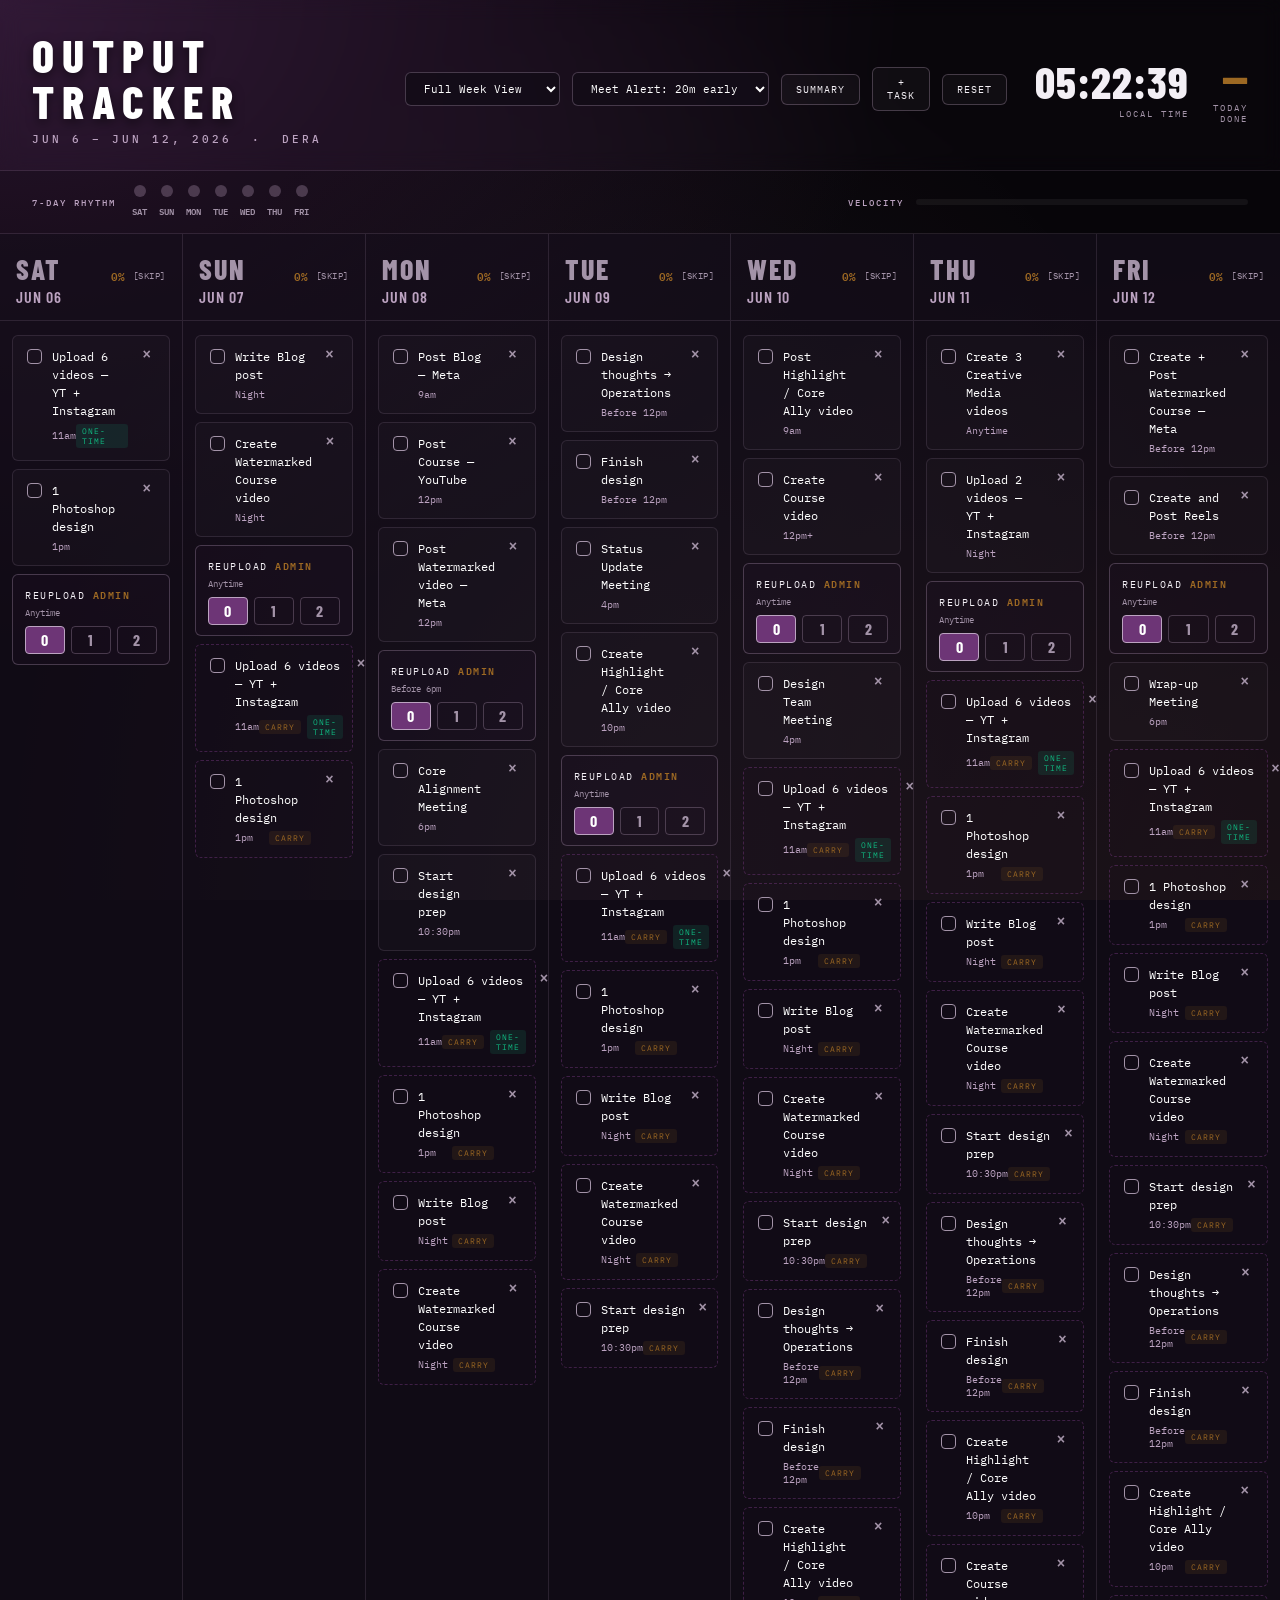
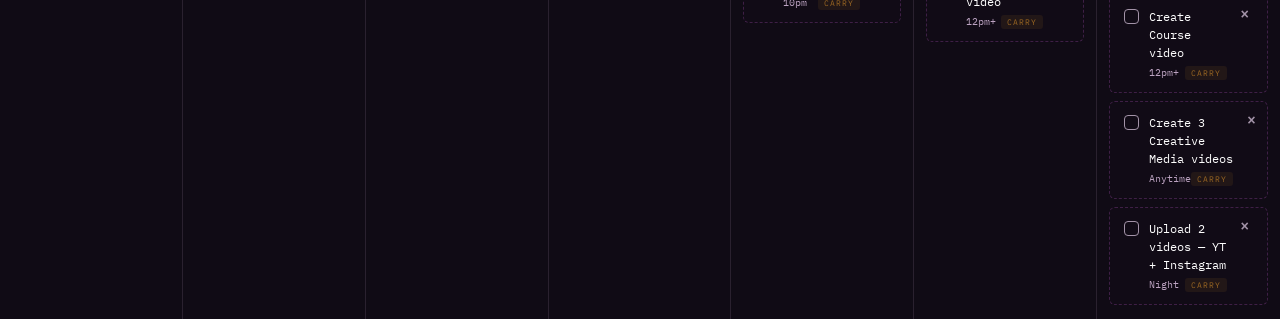
==== commit 45cbb9da: "Refactor task deletion mechanism for all tasks Updated deletion mechanism to apply universally for a" ====
--- a/dera.html
+++ b/dera.html
@@ -504,10 +504,15 @@
     if (state[`skip_day_${day.key}`]) return [];
     const currentIdx = baseWeekConfig.findIndex(d => d.key === day.key);
     let combined = [...day.tasks];
+    
+    // Filter out locally deleted template components configuration tracking vectors
+    combined = combined.filter(t => !state[`deleted_template_${t.id}`]);
+
     for (let i = 0; i < currentIdx; i++) {
       const prior = scheduleContext[i];
       if (state[`skip_day_${prior.key}`]) continue;
       prior.tasks.forEach(t => {
+        if (state[`deleted_template_${t.id}`]) return;
         if (t.taskType === 'production' && !t.isCounter && !state[t.id]) {
           if (!combined.some(ex => ex.id === t.id)) combined.push({ ...t, isCarriedForward: true });
         }
@@ -669,6 +674,7 @@
 
     fs.forEach(day => {
       day.tasks.forEach(t => {
+        if (state[`deleted_template_${t.id}`]) return;
         if (t.isCounter) { reuploadSum += (state[t.id]||0); }
         else {
           totalNormalTasks++;
@@ -807,21 +813,21 @@
             taskLeft.appendChild(check); taskLeft.appendChild(content);
             row.appendChild(taskLeft);
 
-            // Deletion Mechanism for Custom Instantiated Records
-            if (task.id.startsWith('custom_')) {
-              const delBtn = document.createElement('div');
-              delBtn.className = 'delete-task-btn';
-              delBtn.textContent = '×';
-              delBtn.addEventListener('click', (e) => {
-                e.stopPropagation();
-                if (confirm('Delete this custom task permanently?')) {
-                  customTasks = customTasks.filter(t => t.id !== task.id);
-                  saveCustomTasks(customTasks);
-                  executeRenderCycles();
-                }
-              });
-              row.appendChild(delBtn);
-            }
+            // Universal Deletion Mechanism enabled for all tasks
+            const delBtn = document.createElement('div');
+            delBtn.className = 'delete-task-btn';
+            delBtn.textContent = '×';
+            delBtn.addEventListener('click', (e) => {
+              e.stopPropagation();
+              if (confirm('Delete this task permanently?')) {
+                customTasks = customTasks.filter(t => t.id !== task.id);
+                saveCustomTasks(customTasks);
+                state[`deleted_template_${task.id}`] = true;
+                syncToCloud(`deleted_template_${task.id}`, true);
+                executeRenderCycles();
+              }
+            });
+            row.appendChild(delBtn);
 
             item.appendChild(row);
 
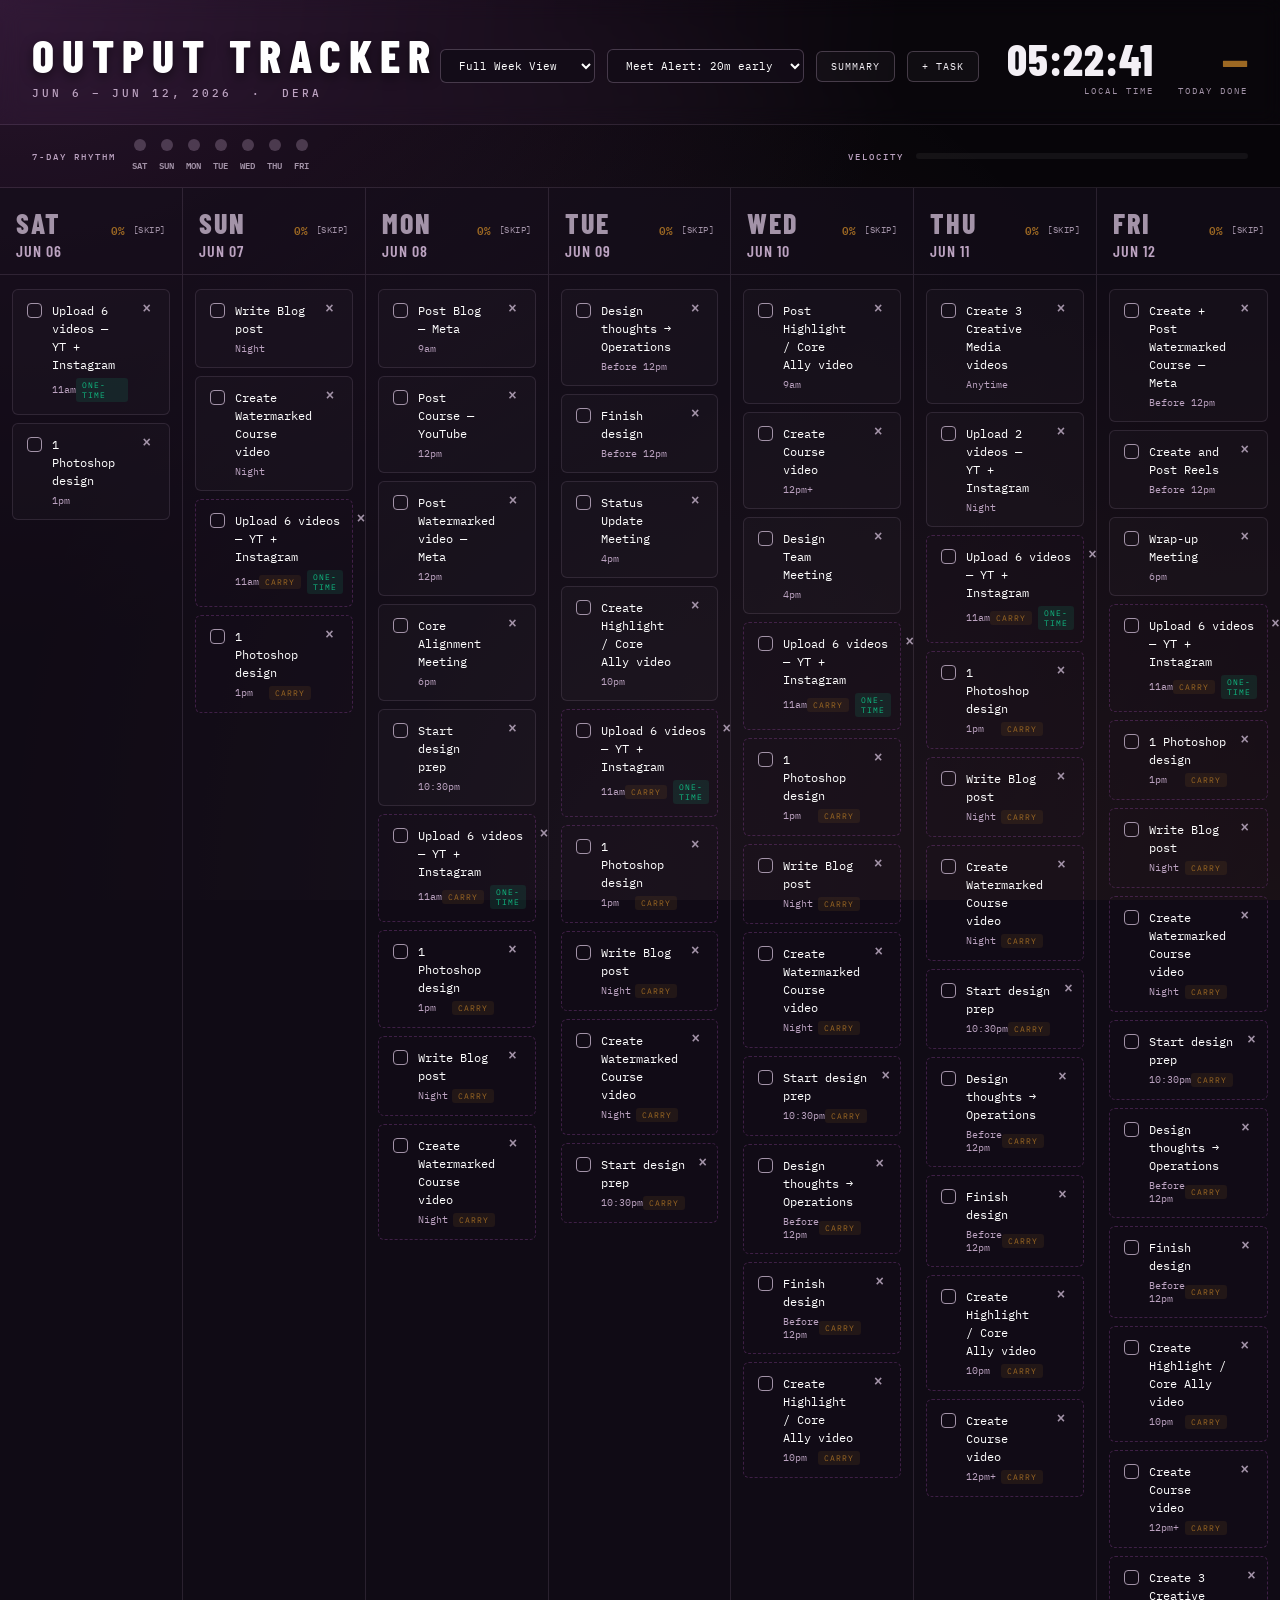
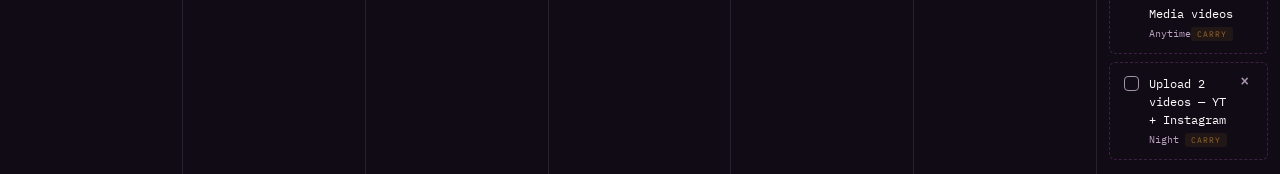
==== commit ff06ab45: "Implement confirmation modal for task deletion Added a confirmation modal for task deletion and impr" ====
--- a/dera.html
+++ b/dera.html
@@ -106,7 +106,7 @@
     }
 
     .meta-time-block { display: flex; align-items: center; gap: 24px; }
-    .clock-display { text-align: right; }
+    .clock-display { text-align: right; cursor: pointer; }
 
     .clock-time {
       font-family: 'Barlow Condensed', sans-serif;
@@ -192,8 +192,8 @@
     .day-col.is-today .day-name { color: #fff; }
     .day-col.is-today .day-date { color: var(--accent-gold); }
 
-    .day-tasks { padding: 14px 12px; display: flex; flex-direction: column; gap: 8px; flex: 1; }
-
+    .day-tasks { padding: 14px 12px; display: flex; flex-direction: column; gap: 8px; flex: 1; min-height: 80px; }
+    .empty-day-msg { display: flex; align-items: center; justify-content: center; flex: 1; font-size: 10px; letter-spacing: 2px; color: var(--muted); text-transform: uppercase; opacity: 0.5; min-height: 60px; }
     .skipped-msg { display: flex; align-items: center; justify-content: center; flex: 1; font-size: 10px; letter-spacing: 2px; color: var(--muted); text-transform: uppercase; }
 
     .task-item { padding: 12px 14px; border-radius: 6px; background: rgba(255,255,255,0.02); border: 1px solid var(--border); cursor: pointer; transition: all 0.15s ease; user-select: none; }
@@ -220,15 +220,7 @@
     .one-time-tag { display: inline-block; font-size: 8px; letter-spacing: 1px; text-transform: uppercase; color: var(--success-green); background: rgba(16,185,129,0.12); padding: 2px 6px; border-radius: 3px; }
     .carry-tag    { display: inline-block; font-size: 8px; letter-spacing: 1px; text-transform: uppercase; color: var(--accent-gold);   background: rgba(156,104,35,0.12);  padding: 2px 6px; border-radius: 3px; }
 
-    .delete-task-btn {
-      color: var(--muted);
-      cursor: pointer;
-      font-size: 14px;
-      font-weight: 800;
-      line-height: 1;
-      padding: 0 4px;
-      transition: color 0.15s;
-    }
+    .delete-task-btn { color: var(--muted); cursor: pointer; font-size: 14px; font-weight: 800; line-height: 1; padding: 0 4px; transition: color 0.15s; }
     .delete-task-btn:hover { color: var(--action-pink); }
 
     .task-notes-drawer { max-height: 0; overflow: hidden; transition: max-height 0.22s cubic-bezier(0.4,0,0.2,1); }
@@ -236,16 +228,6 @@
 
     .task-notes-field { width: 100%; background: rgba(0,0,0,0.4); border: 1px solid var(--border); border-radius: 4px; color: var(--accent-lavender); font-family: inherit; font-size: 11px; padding: 6px 8px; margin-top: 8px; outline: none; resize: none; }
     .task-notes-field:focus { border-color: var(--accent-purple); }
-
-    .counter-widget { border: 1px solid var(--border-light); border-radius: 6px; padding: 10px 12px; background: rgba(109,53,118,0.05); }
-    .counter-head { font-size: 10px; color: var(--text); letter-spacing: 1.5px; text-transform: uppercase; margin-bottom: 4px; }
-    .counter-head span { color: var(--accent-gold); font-weight: 600; }
-    .counter-time { font-size: 9px; color: var(--muted); margin-bottom: 8px; }
-    .counter-btns { display: flex; gap: 6px; }
-
-    .c-btn { flex: 1; height: 28px; border: 1.5px solid var(--border-light); background: transparent; color: var(--muted); font-family: 'Barlow Condensed', sans-serif; font-size: 16px; font-weight: 700; border-radius: 4px; cursor: pointer; transition: all 0.12s; }
-    .c-btn:hover { border-color: var(--accent-lavender); color: var(--text); }
-    .c-btn.active { background: var(--accent-purple); border-color: var(--accent-lavender); color: #fff; }
 
     .summary-view-pane { display: none; max-width: 800px; width: 100%; margin: 40px auto; padding: 0 20px; flex-direction: column; gap: 24px; }
     .macro-card { background: var(--surface); border: 1px solid var(--border); border-radius: 8px; padding: 24px; }
@@ -256,15 +238,14 @@
     .brand-bar-track { width: 100%; height: 8px; background: rgba(255,255,255,0.05); border-radius: 4px; overflow: hidden; }
     .brand-bar-fill { height: 100%; width: 0%; transition: width 0.5s ease; border-radius: 4px; }
 
-    .reupload-running-block { display: flex; align-items: center; justify-content: space-between; background: rgba(255,107,53,0.05); border: 1px dashed var(--accent-gold); padding: 16px; border-radius: 6px; }
-    .reupload-running-title { font-size: 13px; font-weight: 600; text-transform: uppercase; letter-spacing: 1px; color: var(--text); }
-    .reupload-running-count { font-family: 'Barlow Condensed', sans-serif; font-size: 36px; font-weight: 800; color: var(--accent-gold); }
-
     .modal { display: none; position: fixed; top:0; left:0; width:100%; height:100%; background: rgba(7,7,15,0.85); backdrop-filter: blur(8px); justify-content: center; align-items: center; z-index: 1000; }
     .modal-content { background: #14101A; border: 1px solid var(--border-light); padding: 28px; border-radius: 8px; width: 340px; display: flex; flex-direction: column; gap: 14px; }
     .modal-content h3 { font-family: 'Barlow Condensed', sans-serif; font-size: 22px; }
     .modal-content input, .modal-content select { background: rgba(255,255,255,0.05); border: 1px solid var(--border); border-radius: 5px; padding: 10px; color: #fff; font-family: inherit; font-size: 11px; outline: none; }
     .modal-content select option { background: #14101A; color: #fff; }
+
+    .confirm-modal-text { font-size: 12px; color: var(--muted); line-height: 1.6; }
+    .confirm-modal-actions { display: flex; gap: 10px; margin-top: 4px; }
   </style>
 </head>
 <body>
@@ -287,10 +268,9 @@
         </select>
         <button class="action-btn" id="summaryViewToggleBtn">Summary</button>
         <button class="action-btn" id="addTaskBtn">+ Task</button>
-        <button class="action-btn" id="resetBtn">Reset</button>
       </div>
       <div class="meta-time-block">
-        <div class="clock-display">
+        <div class="clock-display" id="clockTrigger">
           <div class="clock-time" id="liveClockDisplay">00:00:00</div>
           <div class="clock-label">Local Time</div>
         </div>
@@ -321,10 +301,6 @@
       <div class="macro-card">
         <div class="macro-title">Weekly Metrics Diagnostic</div>
         <div id="brandMetricsAnchor"></div>
-      </div>
-      <div class="reupload-running-block">
-        <div class="reupload-running-title">Weekly Cumulative Reuploads</div>
-        <div class="reupload-running-count" id="reuploadRunningCount">0</div>
       </div>
     </div>
   </div>
@@ -341,8 +317,8 @@
         <option value="true">One-Time Task</option>
         <option value="false">Recurring Task</option>
       </select>
-      <input type="text" id="modText" placeholder="Task description">
-      <input type="text" id="modTime" placeholder="Time (e.g. 4pm, 11am)">
+      <input type="text" id="modText" name="deraTaskDescription" autocomplete="off" placeholder="Task description">
+      <input type="text" id="modTime" name="deraTaskTime" autocomplete="off" placeholder="Time (e.g. 4pm, 11am)">
       <div style="display:flex;gap:10px;margin-top:10px;">
         <button class="action-btn" id="modCancel" style="flex:1;">Cancel</button>
         <button class="action-btn" id="modSave" style="flex:1;background:var(--accent-purple)">Save</button>
@@ -350,6 +326,17 @@
     </div>
   </div>
 
+  <div class="modal" id="confirmModal">
+    <div class="modal-content">
+      <h3 id="confirmModalTitle">CONFIRM</h3>
+      <div class="confirm-modal-text" id="confirmModalText"></div>
+      <div class="confirm-modal-actions">
+        <button class="action-btn" id="confirmModalCancel" style="flex:1;">Cancel</button>
+        <button class="action-btn" id="confirmModalOk" style="flex:1;background:var(--action-pink);border-color:var(--action-pink);">Confirm</button>
+      </div>
+    </div>
+  </div>
+
 <script>
 document.addEventListener('DOMContentLoaded', () => {
 
@@ -357,6 +344,45 @@
   const SUPABASE_KEY = "eyJhbGciOiJIUzI1NiIsInR5cCI6IkpXVCJ9.eyJpc3MiOiJzdXBhYmFzZSIsInJlZiI6ImdiZXdwaXVqZHFucXN3ZGJyaWd0Iiwicm9sZSI6ImFub24iLCJpYXQiOjE3ODA2ODExMzAsImV4cCI6MjA5NjI1NzEzMH0.VdrJCmvGZzc-_GJF6m9drxdgsdeb5a1eb9AOIRxTWYQ";
 
   if (Notification.permission === 'default') Notification.requestPermission();
+
+  let audioContextInstance = null;
+  let audioUnlocked = false;
+
+  function unlockAudio() {
+    if (audioUnlocked) return;
+    try {
+      audioContextInstance = new (window.AudioContext || window.webkitAudioContext)();
+      if (audioContextInstance.state === 'suspended') {
+        audioContextInstance.resume();
+      }
+      audioUnlocked = true;
+    } catch(e) { console.warn('AudioContext init failed:', e); }
+  }
+
+  document.addEventListener('click', unlockAudio, { once: true });
+  document.addEventListener('keydown', unlockAudio, { once: true });
+  document.addEventListener('touchstart', unlockAudio, { once: true });
+
+  function showConfirm(title, message) {
+    return new Promise((resolve) => {
+      const modal  = document.getElementById('confirmModal');
+      document.getElementById('confirmModalTitle').textContent = title;
+      document.getElementById('confirmModalText').textContent  = message;
+      modal.style.display = 'flex';
+      const okBtn     = document.getElementById('confirmModalOk');
+      const cancelBtn = document.getElementById('confirmModalCancel');
+      function cleanup(result) {
+        modal.style.display = 'none';
+        okBtn.removeEventListener('click', onOk);
+        cancelBtn.removeEventListener('click', onCancel);
+        resolve(result);
+      }
+      function onOk()     { cleanup(true);  }
+      function onCancel() { cleanup(false); }
+      okBtn.addEventListener('click', onOk);
+      cancelBtn.addEventListener('click', onCancel);
+    });
+  }
 
   function getTrackingWeek() {
     const sat = new Date('2026-06-06T12:00:00');
@@ -373,45 +399,38 @@
   const BASE_SCHEDULE_TEMPLATES = {
     sat: [
       { id:'sat_pray',   text:'Upload 6 videos — YT + Instagram', time:'11am',       oneTime:true,  taskType:'production' },
-      { id:'sat_studio', text:'1 Photoshop design',                 time:'1pm',                       taskType:'production' },
-      { id:'sat_reupload', text:'Reupload courses — Admin Portal',   time:'Anytime',  isCounter:true, taskType:'production' },
+      { id:'sat_studio', text:'1 Photoshop design',                 time:'1pm',                       taskType:'production' }
     ],
     sun: [
       { id:'sun_blog',       text:'Write Blog post',                 time:'Night',                    taskType:'production' },
-      { id:'sun_watermark',  text:'Create Watermarked Course video', time:'Night',                    taskType:'production' },
-      { id:'sun_reupload',   text:'Reupload courses — Admin Portal', time:'Anytime', isCounter:true,  taskType:'production' },
+      { id:'sun_watermark',  text:'Create Watermarked Course video', time:'Night',                    taskType:'production' }
     ],
     mon: [
       { id:'mon_blog',     text:'Post Blog — Meta',               time:'9am',         taskType:'time-anchored' },
       { id:'mon_yt',       text:'Post Course — YouTube',          time:'12pm',        taskType:'time-anchored' },
       { id:'mon_wm',       text:'Post Watermarked video — Meta',  time:'12pm',        taskType:'time-anchored' },
-      { id:'mon_reupload', text:'Reupload courses — Admin Portal',time:'Before 6pm',  isCounter:true, taskType:'production' },
-      { id:'mon_meet',     text:'Core Alignment Meeting',                      time:'6pm',         taskType:'time-anchored' },
-      { id:'mon_tratun',   text:'Start design prep',              time:'10:30pm',     taskType:'production' },
+      { id:'mon_meet',     text:'Core Alignment Meeting',         time:'6pm',         taskType:'time-anchored' },
+      { id:'mon_tratun',   text:'Start design prep',              time:'10:30pm',     taskType:'production' }
     ],
     tue: [
       { id:'tue_debbie',   text:'Design thoughts → Operations',    time:'Before 12pm', taskType:'production' },
       { id:'tue_design',   text:'Finish design',                    time:'Before 12pm', taskType:'production' },
-      { id:'tue_meet',     text:'Status Update Meeting',                    time:'4pm',         taskType:'time-anchored' },
-      { id:'tue_video',    text:'Create Highlight / Core Ally video', time:'10pm',        taskType:'production' },
-      { id:'tue_reupload', text:'Reupload courses — Admin Portal',  time:'Anytime',     isCounter:true, taskType:'production' },
+      { id:'tue_meet',     text:'Status Update Meeting',            time:'4pm',         taskType:'time-anchored' },
+      { id:'tue_video',    text:'Create Highlight / Core Ally video', time:'10pm',        taskType:'production' }
     ],
     wed: [
       { id:'wed_post',     text:'Post Highlight / Core Ally video', time:'9am',     taskType:'time-anchored' },
       { id:'wed_create',   text:'Create Course video',            time:'12pm+',   taskType:'production' },
-      { id:'wed_reupload', text:'Reupload courses — Admin Portal',time:'Anytime', isCounter:true, taskType:'production' },
-      { id:'wed_meet',     text:'Design Team Meeting',            time:'4pm',     taskType:'time-anchored' },
+      { id:'wed_meet',     text:'Design Team Meeting',            time:'4pm',     taskType:'time-anchored' }
     ],
     thu: [
-      { id:'thu_create',   text:'Create 3 Creative Media videos',         time:'Anytime', taskType:'production' },
-      { id:'thu_upload',   text:'Upload 2 videos — YT + Instagram', time:'Night',   taskType:'production' },
-      { id:'thu_reupload', text:'Reupload courses — Admin Portal',  time:'Anytime', isCounter:true, taskType:'production' },
+      { id:'thu_create',   text:'Create 3 Creative Media videos', time:'Anytime', taskType:'production' },
+      { id:'thu_upload',   text:'Upload 2 videos — YT + Instagram', time:'Night',   taskType:'production' }
     ],
     fri: [
       { id:'fri_wm',       text:'Create + Post Watermarked Course — Meta', time:'Before 12pm', taskType:'production' },
       { id:'fri_reels',    text:'Create and Post Reels',                    time:'Before 12pm', taskType:'production' },
-      { id:'fri_reupload', text:'Reupload courses — Admin Portal',          time:'Anytime',     isCounter:true, taskType:'production' },
-      { id:'fri_meet',     text:'Wrap-up Meeting',                               time:'6pm',         taskType:'time-anchored' },
+      { id:'fri_meet',     text:'Wrap-up Meeting',                          time:'6pm',         taskType:'time-anchored' }
     ]
   };
 
@@ -443,7 +462,6 @@
   function saveCustomTasks(t) { localStorage.setItem(CUSTOM_TASKS_KEY, JSON.stringify(t)); }
   function saveTaskNotes()    { localStorage.setItem(TASK_NOTES_KEY,    JSON.stringify(taskNotes)); }
 
-  // ── SUPABASE ───────────────────────────────────────────────────────────────
   async function fetchCloudState() {
     try {
       const res  = await fetch(`${SUPABASE_URL}/rest/v1/tracker_state?select=*`, {
@@ -460,6 +478,16 @@
           }
         });
       }
+      
+      if (state['cloud_serialized_dera_tasks_v6']) {
+        try {
+          const parsedCloud = JSON.parse(state['cloud_serialized_dera_tasks_v6']);
+          if (Array.isArray(parsedCloud)) {
+            customTasks = parsedCloud;
+            saveCustomTasks(customTasks);
+          }
+        } catch(err) { console.error("Dera tasks string parse error", err); }
+      }
     } catch(e) {
       console.error('Cloud pull error:', e);
     } finally {
@@ -472,6 +500,7 @@
       id:          taskId,
       is_done:     typeof val === 'boolean' ? val : false,
       counter_val: typeof val === 'number'  ? val : null,
+      text_val:    typeof val === 'string'  ? val : null,
       updated_at:  new Date().toISOString()
     };
     try {
@@ -483,16 +512,11 @@
     } catch(e) { console.error('Cloud write error:', e); }
   }
 
-  async function clearCloudState() {
-    try {
-      await fetch(`${SUPABASE_URL}/rest/v1/tracker_state?updated_at=not.is.null`, {
-        method:  'DELETE',
-        headers: { 'apikey': SUPABASE_KEY, 'Authorization': `Bearer ${SUPABASE_KEY}`, 'Content-Type': 'application/json' }
-      });
-    } catch(e) { console.error('Cloud clear error:', e); }
-  }
-
-  // ── SCHEDULE ───────────────────────────────────────────────────────────────
+  async function syncCustomTasksToCloud() {
+    const serializedString = JSON.stringify(customTasks);
+    await syncToCloud('cloud_serialized_dera_tasks_v6', serializedString);
+  }
+
   function buildSchedule() {
     return baseWeekConfig.map(day => ({
       ...day,
@@ -505,7 +529,6 @@
     const currentIdx = baseWeekConfig.findIndex(d => d.key === day.key);
     let combined = [...day.tasks];
     
-    // Filter out locally deleted template components configuration tracking vectors
     combined = combined.filter(t => !state[`deleted_template_${t.id}`]);
 
     for (let i = 0; i < currentIdx; i++) {
@@ -513,7 +536,7 @@
       if (state[`skip_day_${prior.key}`]) continue;
       prior.tasks.forEach(t => {
         if (state[`deleted_template_${t.id}`]) return;
-        if (t.taskType === 'production' && !t.isCounter && !state[t.id]) {
+        if (t.taskType === 'production' && !state[t.id]) {
           if (!combined.some(ex => ex.id === t.id)) combined.push({ ...t, isCarriedForward: true });
         }
       });
@@ -521,19 +544,18 @@
     return combined;
   }
 
-  // ── ALARM ──────────────────────────────────────────────────────────────────
   function playAlertChime() {
+    if (!audioUnlocked || !audioContextInstance) return;
     try {
-      const ctx  = new (window.AudioContext || window.webkitAudioContext)();
-      const osc  = ctx.createOscillator();
-      const gain = ctx.createGain();
-      osc.connect(gain); gain.connect(ctx.destination);
+      const osc  = audioContextInstance.createOscillator();
+      const gain = audioContextInstance.createGain();
+      osc.connect(gain); gain.connect(audioContextInstance.destination);
       osc.type = 'sine';
-      osc.frequency.setValueAtTime(587.33, ctx.currentTime);
-      osc.frequency.setValueAtTime(880.00, ctx.currentTime + 0.15);
-      gain.gain.setValueAtTime(0.3, ctx.currentTime);
-      gain.gain.exponentialRampToValueAtTime(0.01, ctx.currentTime + 0.4);
-      osc.start(); osc.stop(ctx.currentTime + 0.4);
+      osc.frequency.setValueAtTime(587.33, audioContextInstance.currentTime);
+      osc.frequency.setValueAtTime(880.00, audioContextInstance.currentTime + 0.15);
+      gain.gain.setValueAtTime(0.3, audioContextInstance.currentTime);
+      gain.gain.exponentialRampToValueAtTime(0.01, audioContextInstance.currentTime + 0.4);
+      osc.start(); osc.stop(audioContextInstance.currentTime + 0.4);
     } catch(e) { console.log(e); }
   }
 
@@ -574,7 +596,7 @@
       if (!todayDay || state[`skip_day_${todayDay.key}`]) return;
 
       getComputedDayTasks(todayDay, fs).forEach(task => {
-        if (task.isCounter || state[task.id]) return;
+        if (state[task.id]) return;
         let target, msg;
         if (task.id.includes('meet')) {
           target = calculateMeetingAlarmTime(task.time, currentMeetingOffset);
@@ -591,15 +613,13 @@
     }, 1000);
   }
 
-  // ── METRICS ────────────────────────────────────────────────────────────────
   function getDayMetrics(day, fullSchedule) {
     if (state[`skip_day_${day.key}`]) return { total:0, done:0, percentage:0, isSkipped:true };
     const tasks = getComputedDayTasks(day, fullSchedule);
     if (!tasks.length) return { total:0, done:0, percentage:0, isSkipped:false };
     let done = 0;
     tasks.forEach(t => {
-      if (t.isCounter) { if ((state[t.id] || 0) > 0) done++; }
-      else             { if (state[t.id]) done++; }
+      if (state[t.id]) done++;
     });
     return { total:tasks.length, done, percentage:Math.round((done/tasks.length)*100), isSkipped:false };
   }
@@ -617,14 +637,12 @@
       if (state[`skip_day_${day.key}`]) return;
       getComputedDayTasks(day, fs).forEach(t => {
         total++;
-        if (t.isCounter) { if ((state[t.id]||0) > 0) done++; }
-        else             { if (state[t.id]) done++; }
+        if (state[t.id]) done++;
       });
     });
     document.getElementById('velocityFill').style.width = `${total > 0 ? (done/total)*100 : 0}%`;
   }
 
-  // ── RENDER ─────────────────────────────────────────────────────────────────
   function renderStreak() {
     const el = document.getElementById('streakDots'); el.innerHTML = '';
     const today = getToday(); const fs = buildSchedule();
@@ -668,18 +686,15 @@
 
   function executeSummaryRenderAnalytics() {
     const anchor = document.getElementById('brandMetricsAnchor'); anchor.innerHTML = '';
-    const fs = buildSchedule(); let reuploadSum = 0;
+    const fs = buildSchedule();
     let totalNormalTasks = 0;
     let completedNormalTasks = 0;
 
     fs.forEach(day => {
       day.tasks.forEach(t => {
         if (state[`deleted_template_${t.id}`]) return;
-        if (t.isCounter) { reuploadSum += (state[t.id]||0); }
-        else {
-          totalNormalTasks++;
-          if (state[t.id]) completedNormalTasks++;
-        }
+        totalNormalTasks++;
+        if (state[t.id]) completedNormalTasks++;
       });
     });
 
@@ -695,8 +710,6 @@
       </div>
       <div class="brand-bar-track"><div class="brand-bar-fill" style="width:${pct}%;background:var(--accent-purple)"></div></div>`;
     anchor.appendChild(row);
-
-    document.getElementById('reuploadRunningCount').textContent = reuploadSum;
   }
 
   function renderGrid() {
@@ -746,10 +759,10 @@
 
       const skipLink = document.createElement('a'); skipLink.className = 'skip-toggle-link';
       skipLink.textContent = isSkipped ? '[Track]' : '[Skip]';
-      skipLink.addEventListener('click', (e) => {
+      skipLink.addEventListener('click', async (e) => {
         e.stopPropagation();
         const k = `skip_day_${day.key}`; state[k] = !state[k];
-        syncToCloud(k, state[k]); executeRenderCycles();
+        await syncToCloud(k, state[k]); executeRenderCycles();
       });
 
       dayControls.appendChild(completionEl); dayControls.appendChild(skipLink);
@@ -766,23 +779,16 @@
         const msg = document.createElement('div'); msg.className = 'skipped-msg'; msg.textContent = 'Day Allocation Skipped';
         tasksEl.appendChild(msg);
       } else {
-        getComputedDayTasks(day, fullSchedule).forEach(task => {
-
-          if (task.isCounter) {
-            const widget = document.createElement('div'); widget.className = 'counter-widget';
-            const cHead = document.createElement('div'); cHead.className = 'counter-head'; cHead.innerHTML = `Reupload <span>Admin</span>`;
-            const cTime = document.createElement('div'); cTime.className = 'counter-time'; cTime.textContent = task.time;
-            const btns  = document.createElement('div'); btns.className = 'counter-btns';
-            const curr  = typeof state[task.id] === 'number' ? state[task.id] : 0;
-            [0,1,2].forEach(n => {
-              const btn = document.createElement('button');
-              btn.className = 'c-btn' + (curr === n ? ' active' : ''); btn.textContent = n;
-              btn.addEventListener('click', (e) => { e.stopPropagation(); state[task.id] = n; syncToCloud(task.id, n); executeRenderCycles(); });
-              btns.appendChild(btn);
-            });
-            widget.appendChild(cHead); widget.appendChild(cTime); widget.appendChild(btns); tasksEl.appendChild(widget);
-
-          } else {
+        const computedTasks = getComputedDayTasks(day, fullSchedule);
+
+        if (computedTasks.length === 0) {
+          const emptyMsg = document.createElement('div');
+          emptyMsg.className = 'empty-day-msg';
+          emptyMsg.textContent = 'No tasks scheduled';
+          tasksEl.appendChild(emptyMsg);
+        } else {
+          computedTasks.forEach(task => {
+
             const item = document.createElement('div');
             item.className = `task-item${state[task.id] ? ' done' : ''}${task.isCarriedForward ? ' carry-forward-derived' : ''}`;
 
@@ -813,17 +819,18 @@
             taskLeft.appendChild(check); taskLeft.appendChild(content);
             row.appendChild(taskLeft);
 
-            // Universal Deletion Mechanism enabled for all tasks
             const delBtn = document.createElement('div');
             delBtn.className = 'delete-task-btn';
             delBtn.textContent = '×';
-            delBtn.addEventListener('click', (e) => {
+            delBtn.addEventListener('click', async (e) => {
               e.stopPropagation();
-              if (confirm('Delete this task permanently?')) {
+              const confirmed = await showConfirm('DELETE TASK', 'Permanently delete this task? This cannot be undone.');
+              if (confirmed) {
                 customTasks = customTasks.filter(t => t.id !== task.id);
                 saveCustomTasks(customTasks);
                 state[`deleted_template_${task.id}`] = true;
-                syncToCloud(`deleted_template_${task.id}`, true);
+                await syncCustomTasksToCloud();
+                await syncToCloud(`deleted_template_${task.id}`, true);
                 executeRenderCycles();
               }
             });
@@ -831,18 +838,18 @@
 
             item.appendChild(row);
 
-            item.addEventListener('click', (e) => {
+            item.addEventListener('click', async (e) => {
               if (e.target === notesInput || e.target.classList.contains('delete-task-btn')) return;
               if (e.target.closest('.task-check') || state[task.id]) {
-                state[task.id] = !state[task.id]; syncToCloud(task.id, state[task.id]); executeRenderCycles();
+                state[task.id] = !state[task.id]; await syncToCloud(task.id, state[task.id]); executeRenderCycles();
               } else {
                 document.querySelectorAll('.task-notes-drawer').forEach(d => { if (d !== drawer) d.classList.remove('open'); });
                 drawer.classList.toggle('open');
               }
             });
             tasksEl.appendChild(item);
-          }
-        });
+          });
+        }
       }
       col.appendChild(tasksEl); grid.appendChild(col);
     });
@@ -850,7 +857,6 @@
 
   function executeRenderCycles() { renderGrid(); renderTabsRow(); renderStreak(); updateTodayCount(); calculateGlobalVelocity(); }
 
-  // ── EVENTS ─────────────────────────────────────────────────────────────────
   document.getElementById('viewLayoutSwitch').addEventListener('change', (e) => {
     summaryLayoutVisible = false;
     document.getElementById('summaryViewToggleBtn').classList.remove('active-view-btn');
@@ -868,22 +874,17 @@
     e.target.classList.toggle('active-view-btn', summaryLayoutVisible); executeRenderCycles();
   });
 
-  document.getElementById('resetBtn').addEventListener('click', () => {
-    if (confirm('Reset weekly tracking operational vectors for Dera?')) {
-      state = {}; customTasks = []; taskNotes = {};
-      saveCustomTasks(customTasks); saveTaskNotes(); clearCloudState(); executeRenderCycles();
-    }
-  });
-
   const modal = document.getElementById('taskModal');
   document.getElementById('addTaskBtn').addEventListener('click', () => {
     const daySelect = document.getElementById('modDay'); daySelect.innerHTML = '';
     baseWeekConfig.forEach(d => { daySelect.innerHTML += `<option value="${d.key}">${d.label}</option>`; });
+    daySelect.value = activeDayTab;
     modal.style.display = 'flex';
   });
   document.getElementById('modCancel').addEventListener('click', () => modal.style.display = 'none');
-  document.getElementById('modSave').addEventListener('click', () => {
-    const txt = document.getElementById('modText').value.trim(); if (!txt) return alert('Task text missing.');
+  document.getElementById('modSave').addEventListener('click', async () => {
+    const txt = document.getElementById('modText').value.trim();
+    if (!txt) { await showConfirm('MISSING INPUT', 'Task description cannot be empty.'); return; }
     customTasks.push({
       id: 'custom_' + Date.now(),
       dayKey: document.getElementById('modDay').value,
@@ -894,10 +895,10 @@
     });
     saveCustomTasks(customTasks); modal.style.display = 'none';
     document.getElementById('modText').value = ''; document.getElementById('modTime').value = '';
+    await syncCustomTasksToCloud();
     executeRenderCycles();
   });
 
-  // ── BOOT ───────────────────────────────────────────────────────────────────
   function bootTrackerEngine() {
     const modeParam = new URLSearchParams(window.location.search).get('view');
     if (modeParam === 'day') { currentLayoutView = 'day'; document.getElementById('viewLayoutSwitch').value = 'day'; }
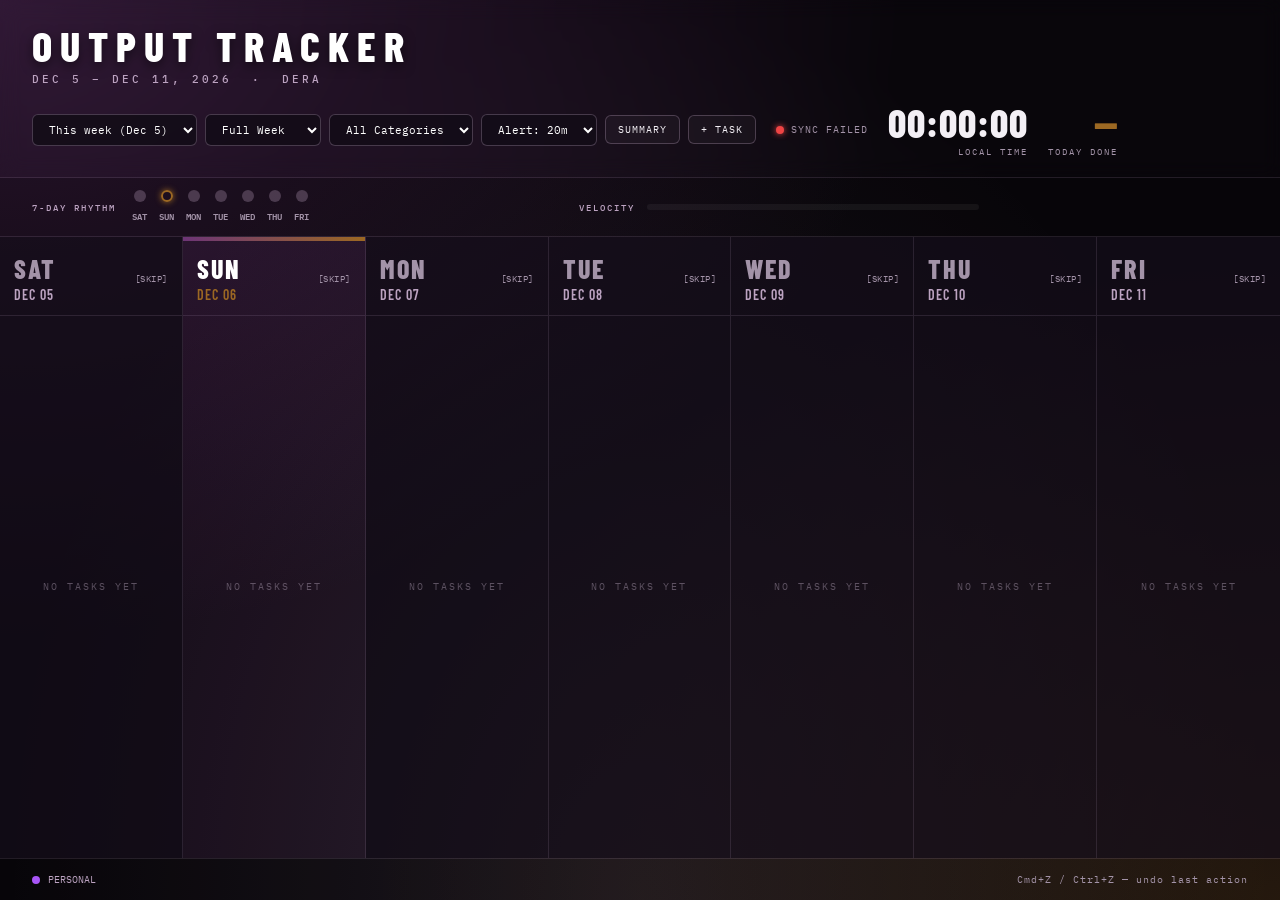
==== commit cb682491: "Update print statement from 'Hello' to 'Goodbye'" ====
--- a/dera.html
+++ b/dera.html
@@ -3,7 +3,7 @@
 <head>
   <meta charset="UTF-8">
   <meta name="viewport" content="width=device-width, initial-scale=1.0">
-  <title>DERA — Premium Output Tracker</title>
+  <title>ENIGMA — Dera's Output Tracker</title>
   <link rel="preconnect" href="https://fonts.googleapis.com">
   <link href="https://fonts.googleapis.com/css2?family=Barlow+Condensed:wght@400;600;700;800&family=IBM+Plex+Mono:wght@300;400;500;600&display=swap" rel="stylesheet">
   <style>
@@ -18,15 +18,19 @@
       --accent-gold: #9c6823;
       --accent-lavender: #bca3c1;
       --action-pink: #f472b6;
-      --success-green: #10B981;
+      --sync-idle: #64748B;
+      --sync-pending: #F59E0B;
+      --sync-ok: #10B981;
+      --sync-fail: #EF4444;
+      --brand-personal: #a855f7;
     }
 
     * { margin: 0; padding: 0; box-sizing: border-box; }
 
     body {
-      background: radial-gradient(at 0% 0%, rgba(109, 53, 118, 0.4) 0px, transparent 50%),
-                  radial-gradient(at 100% 100%, rgba(156, 104, 35, 0.25) 0px, transparent 50%),
-                  radial-gradient(at 50% 100%, rgba(188, 163, 193, 0.15) 0px, transparent 70%),
+      background: radial-gradient(at 0% 0%, rgba(109,53,118,0.4) 0px, transparent 50%),
+                  radial-gradient(at 100% 100%, rgba(156,104,35,0.25) 0px, transparent 50%),
+                  radial-gradient(at 50% 100%, rgba(188,163,193,0.15) 0px, transparent 70%),
                   var(--bg);
       background-attachment: fixed;
       color: var(--text);
@@ -36,173 +40,129 @@
       flex-direction: column;
     }
 
-    body.day-view .header { padding: 16px 20px; }
-    body.day-view .brand-title { font-size: 32px; }
-    body.day-view .metrics-bar { padding: 10px 20px; }
-    body.day-view .week-grid.single-mode { margin: 15px auto; }
-
     .header {
-      padding: 32px 32px 24px;
+      padding: 24px 32px 20px;
       border-bottom: 1px solid var(--border);
-      display: flex;
-      align-items: center;
-      justify-content: space-between;
-      flex-shrink: 0;
-      backdrop-filter: blur(10px);
-    }
-
-    .brand-title {
-      font-family: 'Barlow Condensed', sans-serif;
-      font-size: 46px;
-      font-weight: 800;
-      letter-spacing: 8px;
-      color: #fff;
-      line-height: 1;
-      text-shadow: 0 4px 12px rgba(0,0,0,0.5);
-    }
-
-    .brand-sub {
-      font-size: 11px;
-      color: var(--accent-lavender);
-      letter-spacing: 3px;
-      text-transform: uppercase;
-      margin-top: 8px;
-      font-weight: 500;
-    }
-
-    .header-right { display: flex; align-items: center; gap: 28px; }
-    .controls-wrapper { display: flex; align-items: center; gap: 12px; }
+      display: flex; align-items: center; justify-content: space-between;
+      flex-shrink: 0; backdrop-filter: blur(10px); flex-wrap: wrap; gap: 16px;
+    }
+    .brand-title { font-family: 'Barlow Condensed', sans-serif; font-size: 42px; font-weight: 800; letter-spacing: 8px; color: #fff; line-height: 1; text-shadow: 0 4px 12px rgba(0,0,0,0.5); }
+    .brand-sub { font-size: 11px; color: var(--accent-lavender); letter-spacing: 3px; text-transform: uppercase; margin-top: 6px; font-weight: 500; }
+    .header-right { display: flex; align-items: center; gap: 20px; flex-wrap: wrap; }
+    .controls-wrapper { display: flex; align-items: center; gap: 8px; flex-wrap: wrap; }
 
     .select-dropdown {
-      background: rgba(19, 13, 24, 0.9);
-      border: 1px solid var(--border-light);
-      padding: 8px 14px;
-      border-radius: 6px;
-      color: #fff;
-      font-family: inherit;
-      font-size: 11px;
-      cursor: pointer;
-      outline: none;
-      transition: all 0.2s;
-    }
+      background: rgba(19,13,24,0.9); border: 1px solid var(--border-light);
+      padding: 7px 12px; border-radius: 6px; color: #fff;
+      font-family: inherit; font-size: 11px; cursor: pointer; outline: none; transition: all 0.2s;
+    }
+    .select-dropdown option { background: #14101A; color: #fff; }
 
     .action-btn {
-      font-family: 'IBM Plex Mono', monospace;
-      font-size: 10px;
-      letter-spacing: 1px;
-      text-transform: uppercase;
-      color: var(--text);
-      background: rgba(255, 255, 255, 0.03);
-      border: 1px solid var(--border-light);
-      padding: 8px 14px;
-      border-radius: 6px;
-      cursor: pointer;
-      transition: all 0.15s;
-    }
-
-    .action-btn:hover, .action-btn.active-view-btn {
-      background: var(--accent-purple);
-      border-color: var(--accent-lavender);
-    }
-
-    .meta-time-block { display: flex; align-items: center; gap: 24px; }
-    .clock-display { text-align: right; cursor: pointer; }
-
-    .clock-time {
-      font-family: 'Barlow Condensed', sans-serif;
-      font-size: 44px;
-      font-weight: 800;
-      line-height: 1;
-      color: var(--text);
-      letter-spacing: 1px;
-    }
-
+      font-family: 'IBM Plex Mono', monospace; font-size: 10px;
+      letter-spacing: 1px; text-transform: uppercase; color: var(--text);
+      background: rgba(255,255,255,0.03); border: 1px solid var(--border-light);
+      padding: 7px 12px; border-radius: 6px; cursor: pointer; transition: all 0.15s; white-space: nowrap;
+    }
+    .action-btn:hover, .action-btn.active-view-btn { background: var(--accent-purple); border-color: var(--accent-lavender); }
+
+    .sync-indicator { display: flex; align-items: center; gap: 7px; font-size: 10px; color: var(--muted); letter-spacing: 1px; text-transform: uppercase; }
+    .sync-dot { width: 8px; height: 8px; border-radius: 50%; background: var(--sync-idle); transition: background 0.3s, box-shadow 0.3s; flex-shrink: 0; }
+    .sync-dot.pending { background: var(--sync-pending); box-shadow: 0 0 6px var(--sync-pending); animation: pulse 1s infinite; }
+    .sync-dot.ok      { background: var(--sync-ok);      box-shadow: 0 0 6px var(--sync-ok); }
+    .sync-dot.fail    { background: var(--sync-fail);     box-shadow: 0 0 6px var(--sync-fail); }
+    @keyframes pulse { 0%,100%{opacity:1} 50%{opacity:0.4} }
+
+    .meta-time-block { display: flex; align-items: center; gap: 20px; }
+    .clock-display { text-align: right; }
+    .clock-time { font-family: 'Barlow Condensed', sans-serif; font-size: 40px; font-weight: 800; line-height: 1; color: var(--text); letter-spacing: 1px; }
     .clock-label { font-size: 9px; color: var(--muted); letter-spacing: 2px; text-transform: uppercase; margin-top: 4px; }
     .today-block { text-align: right; }
-
-    .today-count {
-      font-family: 'Barlow Condensed', sans-serif;
-      font-size: 44px;
-      font-weight: 800;
-      line-height: 1;
-      color: var(--accent-gold);
-    }
-
+    .today-count { font-family: 'Barlow Condensed', sans-serif; font-size: 40px; font-weight: 800; line-height: 1; color: var(--accent-gold); }
     .today-count-label { font-size: 9px; color: var(--muted); letter-spacing: 2px; text-transform: uppercase; margin-top: 4px; }
 
     .metrics-bar {
-      padding: 14px 32px;
-      border-bottom: 1px solid var(--border);
-      background: rgba(0,0,0,0.2);
-      display: flex;
-      align-items: center;
-      justify-content: space-between;
-      gap: 24px;
-    }
-
+      padding: 12px 32px; border-bottom: 1px solid var(--border);
+      background: rgba(0,0,0,0.2); display: flex; align-items: center;
+      justify-content: space-between; gap: 24px; flex-wrap: wrap;
+    }
     .streak-container { display: flex; align-items: center; gap: 16px; }
     .streak-label { font-size: 9px; color: var(--accent-lavender); letter-spacing: 2px; text-transform: uppercase; font-weight: 500; }
     .streak-dots { display: flex; gap: 12px; align-items: center; }
     .s-dot { display: flex; flex-direction: column; align-items: center; gap: 6px; }
-
-    .s-circle {
-      width: 12px; height: 12px;
-      border-radius: 50%;
-      background: var(--border-light);
-      transition: all 0.3s ease;
-    }
-
-    .s-circle.done    { background: var(--success-green); box-shadow: 0 0 8px var(--success-green); }
-    .s-circle.partial { background: var(--accent-purple);   box-shadow: 0 0 8px var(--accent-purple);   }
-    .s-circle.skipped { background: rgba(255,255,255,0.1); opacity: 0.4; }
+    .s-circle { width: 12px; height: 12px; border-radius: 50%; background: var(--border-light); transition: all 0.3s ease; }
+    .s-circle.done    { background: #10B981; box-shadow: 0 0 8px #10B981; }
+    .s-circle.partial { background: #F59E0B; box-shadow: 0 0 8px #F59E0B; }
+    .s-circle.skipped { background: #64748B; opacity: 0.4; }
     .s-circle.is-today { background: transparent; border: 2px solid var(--accent-gold); box-shadow: 0 0 6px var(--accent-gold); }
-
     .s-day-label { font-size: 9px; color: var(--muted); font-weight: 600; }
 
     .progress-analytics { flex: 1; max-width: 400px; display: flex; align-items: center; gap: 12px; }
     .progress-bg { flex: 1; height: 6px; background: rgba(255,255,255,0.05); border-radius: 3px; overflow: hidden; }
     .progress-fill { height: 100%; width: 0%; background: linear-gradient(90deg, var(--accent-purple), var(--accent-gold)); transition: width 0.4s ease; }
 
-    .day-tabs-row { display: none; padding: 10px 32px; background: rgba(0,0,0,0.1); border-bottom: 1px solid var(--border); gap: 8px; }
-
+    .realtime-badge { display: inline-flex; align-items: center; gap: 5px; font-size: 9px; color: #10B981; letter-spacing: 1px; text-transform: uppercase; }
+    .realtime-dot { width: 6px; height: 6px; border-radius: 50%; background: #10B981; animation: pulse 2s infinite; }
+
+    .undo-toast {
+      position: fixed; bottom: 80px; left: 50%; transform: translateX(-50%) translateY(20px);
+      background: #1e1528; border: 1px solid var(--border-light);
+      padding: 10px 18px; border-radius: 8px; display: flex; align-items: center; gap: 14px;
+      font-size: 11px; color: var(--text); opacity: 0; transition: all 0.25s; pointer-events: none; z-index: 500; white-space: nowrap;
+    }
+    .undo-toast.visible { opacity: 1; transform: translateX(-50%) translateY(0); pointer-events: all; }
+    .undo-btn { color: var(--accent-gold); cursor: pointer; font-weight: 600; text-transform: uppercase; letter-spacing: 1px; }
+
+    .offline-banner { background: rgba(239,68,68,0.15); border-bottom: 1px solid rgba(239,68,68,0.3); padding: 8px 32px; font-size: 11px; color: #FCA5A5; letter-spacing: 1px; text-align: center; display: none; }
+    .offline-banner.visible { display: block; }
+
+    .day-tabs-row { display: none; padding: 10px 32px; background: rgba(0,0,0,0.1); border-bottom: 1px solid var(--border); gap: 8px; flex-wrap: wrap; }
     .tab-btn { background: transparent; border: 1px solid transparent; color: var(--muted); font-family: inherit; font-size: 11px; padding: 6px 12px; border-radius: 4px; cursor: pointer; transition: all 0.15s; }
-    .tab-btn.active { color: #fff; background: rgba(109, 53, 118, 0.3); border-color: var(--accent-purple); font-weight: 600; }
+    .tab-btn.active { color: #fff; background: rgba(109,53,118,0.3); border-color: var(--accent-purple); font-weight: 600; }
 
     .grid-wrapper { flex: 1; overflow-x: auto; display: flex; flex-direction: column; }
-
-    .week-grid { display: grid; grid-template-columns: repeat(7, minmax(180px, 1fr)); min-width: 1260px; height: 100%; flex: 1; }
-    .week-grid.single-mode { grid-template-columns: 1fr; min-width: 0; max-width: 600px; margin: 40px auto; width: 100%; padding: 0 20px; }
+    .week-grid { display: grid; grid-template-columns: repeat(7, minmax(180px, 1fr)); min-width: 1260px; flex: 1; }
+    .week-grid.single-mode { grid-template-columns: 1fr; min-width: 0; max-width: 600px; margin: 30px auto; width: 100%; padding: 0 20px; gap: 12px; }
 
     .day-col { border-right: 1px solid var(--border); background: var(--surface); display: flex; flex-direction: column; position: relative; }
     .day-col.skipped-state { opacity: 0.4; }
     .day-col:last-child { border-right: none; }
-    .day-col.is-today { background: rgba(109, 53, 118, 0.12); }
-    .day-col.is-today::after { content: ''; position: absolute; top: 0; left: 0; right: 0; height: 4px; background: linear-gradient(90deg, var(--accent-purple), var(--accent-gold)); }
+    .day-col.is-today { background: rgba(109,53,118,0.12); }
+    .day-col.is-today::after { content:''; position:absolute; top:0; left:0; right:0; height:4px; background: linear-gradient(90deg, var(--accent-purple), var(--accent-gold)); }
     .week-grid.single-mode .day-col { border: 1px solid var(--border); border-radius: 8px; }
 
-    .day-head { padding: 20px 16px 14px; border-bottom: 1px solid var(--border); display: flex; flex-direction: column; gap: 2px; }
+    .grid-loading { flex:1; display:flex; align-items:center; justify-content:center; flex-direction:column; gap:12px; min-height:200px; }
+    .grid-loading-text { font-size:11px; color:var(--muted); letter-spacing:3px; text-transform:uppercase; }
+    .grid-loading-bar { width:160px; height:3px; background:var(--border); border-radius:2px; overflow:hidden; }
+    .grid-loading-fill { height:100%; width:40%; background:linear-gradient(90deg,var(--accent-purple),var(--accent-gold)); animation:loadslide 1.2s ease-in-out infinite; }
+    @keyframes loadslide { 0%{transform:translateX(-100%)} 100%{transform:translateX(350%)} }
+
+    .day-head { padding: 18px 14px 12px; border-bottom: 1px solid var(--border); display: flex; flex-direction: column; gap: 2px; }
     .day-head-meta { display: flex; align-items: flex-end; justify-content: space-between; }
-    .day-name { font-family: 'Barlow Condensed', sans-serif; font-size: 28px; font-weight: 800; letter-spacing: 2px; color: var(--muted); line-height: 1.1; }
-    .day-date { font-family: 'Barlow Condensed', sans-serif; font-size: 16px; font-weight: 600; letter-spacing: 1px; color: var(--accent-lavender); text-transform: uppercase; }
+    .day-name { font-family: 'Barlow Condensed', sans-serif; font-size: 26px; font-weight: 800; letter-spacing: 2px; color: var(--muted); line-height: 1.1; }
+    .day-date { font-family: 'Barlow Condensed', sans-serif; font-size: 14px; font-weight: 600; letter-spacing: 1px; color: var(--accent-lavender); text-transform: uppercase; }
     .day-controls { display: flex; align-items: center; gap: 8px; }
     .day-completion-badge { font-size: 11px; font-weight: 600; color: var(--accent-gold); }
     .skip-toggle-link { font-size: 9px; color: var(--muted); text-transform: uppercase; letter-spacing: 0.5px; cursor: pointer; transition: color 0.15s; }
-    .skip-toggle-link:hover { color: var(--action-pink); }
-    .day-col.skipped-state .skip-toggle-link { color: var(--success-green); }
+    .skip-toggle-link:hover { color: #F59E0B; }
+    .day-col.skipped-state .skip-toggle-link { color: #10B981; }
     .day-col.is-today .day-name { color: #fff; }
     .day-col.is-today .day-date { color: var(--accent-gold); }
 
-    .day-tasks { padding: 14px 12px; display: flex; flex-direction: column; gap: 8px; flex: 1; min-height: 80px; }
-    .empty-day-msg { display: flex; align-items: center; justify-content: center; flex: 1; font-size: 10px; letter-spacing: 2px; color: var(--muted); text-transform: uppercase; opacity: 0.5; min-height: 60px; }
-    .skipped-msg { display: flex; align-items: center; justify-content: center; flex: 1; font-size: 10px; letter-spacing: 2px; color: var(--muted); text-transform: uppercase; }
-
-    .task-item { padding: 12px 14px; border-radius: 6px; background: rgba(255,255,255,0.02); border: 1px solid var(--border); cursor: pointer; transition: all 0.15s ease; user-select: none; }
+    .day-tasks { padding: 12px 10px; display: flex; flex-direction: column; gap: 8px; flex: 1; min-height: 80px; }
+    .empty-day-msg { display:flex; align-items:center; justify-content:center; flex:1; font-size:10px; letter-spacing:2px; color:var(--muted); text-transform:uppercase; opacity:0.5; min-height:60px; }
+    .skipped-msg { display:flex; align-items:center; justify-content:center; flex:1; font-size:10px; letter-spacing:2px; color:var(--muted); text-transform:uppercase; }
+
+    .task-item { padding: 11px 12px; border-radius: 6px; background: rgba(255,255,255,0.02); border: 1px solid var(--border); cursor: pointer; transition: all 0.15s ease; user-select: none; }
     .task-item:hover { border-color: var(--border-light); background: rgba(255,255,255,0.04); }
     .task-item.done { opacity: 0.25; }
-    .task-item.carry-forward-derived { border-style: dashed; border-color: rgba(109,53,118,0.5); background: rgba(109,53,118,0.02); }
+    .task-item.carry-forward-derived { border-style: dashed; border-color: rgba(168,85,247,0.4); background: rgba(168,85,247,0.02); }
+    .task-item[draggable="true"] { cursor: grab; }
+    .task-item.drag-over { border-color: var(--accent-lavender); background: rgba(109,53,118,0.15); }
 
     .task-row { display: flex; align-items: flex-start; justify-content: space-between; gap: 10px; }
     .task-left { display: flex; align-items: flex-start; gap: 10px; flex: 1; }
+    .brand-pip { width: 7px; height: 7px; border-radius: 50%; flex-shrink: 0; margin-top: 5px; }
 
     .task-check { width: 15px; height: 15px; border: 1.5px solid var(--muted); border-radius: 4px; flex-shrink: 0; margin-top: 1px; display: flex; align-items: center; justify-content: center; }
     .task-item.done .task-check { background: var(--accent-purple); border-color: var(--accent-lavender); }
@@ -216,39 +176,79 @@
     .task-meta-row { display: flex; align-items: center; justify-content: space-between; margin-top: 4px; }
     .task-time { font-size: 10px; color: var(--accent-lavender); }
     .task-badges { display: flex; gap: 6px; align-items: center; }
-
-    .one-time-tag { display: inline-block; font-size: 8px; letter-spacing: 1px; text-transform: uppercase; color: var(--success-green); background: rgba(16,185,129,0.12); padding: 2px 6px; border-radius: 3px; }
-    .carry-tag    { display: inline-block; font-size: 8px; letter-spacing: 1px; text-transform: uppercase; color: var(--accent-gold);   background: rgba(156,104,35,0.12);  padding: 2px 6px; border-radius: 3px; }
-
-    .delete-task-btn { color: var(--muted); cursor: pointer; font-size: 14px; font-weight: 800; line-height: 1; padding: 0 4px; transition: color 0.15s; }
+    .carry-tag     { display:inline-block; font-size:8px; letter-spacing:1px; text-transform:uppercase; color:#F59E0B; background:rgba(245,158,11,0.12); padding:2px 6px; border-radius:3px; }
+    .recurring-tag { display:inline-block; font-size:8px; letter-spacing:1px; text-transform:uppercase; color:#60a5fa; background:rgba(96,165,250,0.12); padding:2px 6px; border-radius:3px; }
+
+    .delete-task-btn { color: var(--muted); cursor: pointer; font-size: 14px; font-weight: 800; line-height: 1; padding: 0 4px; transition: color 0.15s; flex-shrink: 0; }
     .delete-task-btn:hover { color: var(--action-pink); }
 
     .task-notes-drawer { max-height: 0; overflow: hidden; transition: max-height 0.22s cubic-bezier(0.4,0,0.2,1); }
     .task-notes-drawer.open { max-height: 100px; }
-
-    .task-notes-field { width: 100%; background: rgba(0,0,0,0.4); border: 1px solid var(--border); border-radius: 4px; color: var(--accent-lavender); font-family: inherit; font-size: 11px; padding: 6px 8px; margin-top: 8px; outline: none; resize: none; }
+    .task-notes-field { width:100%; background:rgba(0,0,0,0.4); border:1px solid var(--border); border-radius:4px; color:var(--accent-lavender); font-family:inherit; font-size:11px; padding:6px 8px; margin-top:8px; outline:none; resize:none; }
     .task-notes-field:focus { border-color: var(--accent-purple); }
 
-    .summary-view-pane { display: none; max-width: 800px; width: 100%; margin: 40px auto; padding: 0 20px; flex-direction: column; gap: 24px; }
-    .macro-card { background: var(--surface); border: 1px solid var(--border); border-radius: 8px; padding: 24px; }
-    .macro-title { font-family: 'Barlow Condensed', sans-serif; font-size: 24px; font-weight: 800; letter-spacing: 1.5px; text-transform: uppercase; color: #fff; margin-bottom: 20px; border-bottom: 1px solid var(--border); padding-bottom: 10px; }
-    .brand-row-metric { display: flex; flex-direction: column; gap: 8px; margin-bottom: 20px; }
-    .brand-row-meta { display: flex; justify-content: space-between; font-size: 12px; text-transform: uppercase; }
-    .brand-label-text { font-weight: 600; display: flex; align-items: center; gap: 8px; }
-    .brand-bar-track { width: 100%; height: 8px; background: rgba(255,255,255,0.05); border-radius: 4px; overflow: hidden; }
-    .brand-bar-fill { height: 100%; width: 0%; transition: width 0.5s ease; border-radius: 4px; }
-
-    .modal { display: none; position: fixed; top:0; left:0; width:100%; height:100%; background: rgba(7,7,15,0.85); backdrop-filter: blur(8px); justify-content: center; align-items: center; z-index: 1000; }
-    .modal-content { background: #14101A; border: 1px solid var(--border-light); padding: 28px; border-radius: 8px; width: 340px; display: flex; flex-direction: column; gap: 14px; }
-    .modal-content h3 { font-family: 'Barlow Condensed', sans-serif; font-size: 22px; }
-    .modal-content input, .modal-content select { background: rgba(255,255,255,0.05); border: 1px solid var(--border); border-radius: 5px; padding: 10px; color: #fff; font-family: inherit; font-size: 11px; outline: none; }
-    .modal-content select option { background: #14101A; color: #fff; }
-
-    .confirm-modal-text { font-size: 12px; color: var(--muted); line-height: 1.6; }
-    .confirm-modal-actions { display: flex; gap: 10px; margin-top: 4px; }
+    .summary-view-pane { display:none; max-width:800px; width:100%; margin:40px auto; padding:0 20px; flex-direction:column; gap:24px; }
+    .macro-card { background:var(--surface); border:1px solid var(--border); border-radius:8px; padding:24px; }
+    .macro-title { font-family:'Barlow Condensed',sans-serif; font-size:24px; font-weight:800; letter-spacing:1.5px; text-transform:uppercase; color:#fff; margin-bottom:20px; border-bottom:1px solid var(--border); padding-bottom:10px; }
+    .brand-row-metric { display:flex; flex-direction:column; gap:8px; margin-bottom:20px; }
+    .brand-row-meta { display:flex; justify-content:space-between; font-size:12px; text-transform:uppercase; }
+    .brand-label-text { font-weight:600; display:flex; align-items:center; gap:8px; }
+    .brand-bar-track { width:100%; height:8px; background:rgba(255,255,255,0.05); border-radius:4px; overflow:hidden; }
+    .brand-bar-fill { height:100%; width:0%; transition:width 0.5s ease; border-radius:4px; }
+    .history-card { background:var(--surface); border:1px solid var(--border); border-radius:8px; padding:24px; }
+    .history-note { font-size:11px; color:var(--muted); font-style:italic; }
+
+    /* Brand manager panel */
+    .brand-manager-panel {
+      background: rgba(109,53,118,0.08); border: 1px solid var(--border);
+      border-radius:8px; padding:20px; margin-bottom:16px;
+    }
+    .brand-manager-title { font-family:'Barlow Condensed',sans-serif; font-size:18px; font-weight:800; letter-spacing:1.5px; text-transform:uppercase; color:#fff; margin-bottom:14px; }
+    .brand-list { display:flex; flex-direction:column; gap:8px; margin-bottom:14px; }
+    .brand-list-item { display:flex; align-items:center; gap:10px; padding:8px 10px; background:rgba(255,255,255,0.02); border:1px solid var(--border); border-radius:6px; }
+    .brand-list-swatch { width:12px; height:12px; border-radius:50%; flex-shrink:0; }
+    .brand-list-name { flex:1; font-size:12px; color:var(--text); }
+    .brand-list-delete { color:var(--muted); cursor:pointer; font-size:13px; font-weight:800; transition:color 0.15s; }
+    .brand-list-delete:hover { color:var(--action-pink); }
+    .brand-add-row { display:flex; gap:8px; align-items:center; flex-wrap:wrap; }
+    .brand-name-input { background:rgba(255,255,255,0.05); border:1px solid var(--border); border-radius:5px; padding:8px 10px; color:#fff; font-family:inherit; font-size:11px; outline:none; flex:1; min-width:120px; }
+    .brand-name-input:focus { border-color:var(--accent-purple); }
+    .color-picker-wrap { display:flex; align-items:center; gap:6px; }
+    .color-picker-label { font-size:10px; color:var(--muted); letter-spacing:1px; }
+    input[type=color] { width:32px; height:32px; border:1px solid var(--border-light); border-radius:4px; cursor:pointer; background:none; padding:2px; }
+
+    .modal { display:none; position:fixed; top:0; left:0; width:100%; height:100%; background:rgba(7,7,15,0.85); backdrop-filter:blur(8px); justify-content:center; align-items:center; z-index:1000; }
+    .modal-content { background:#14101A; border:1px solid var(--border-light); padding:28px; border-radius:8px; width:360px; display:flex; flex-direction:column; gap:14px; max-height:90vh; overflow-y:auto; }
+    .modal-content h3 { font-family:'Barlow Condensed',sans-serif; font-size:22px; }
+    .modal-content input, .modal-content select { background:rgba(255,255,255,0.05); border:1px solid var(--border); border-radius:5px; padding:10px; color:#fff; font-family:inherit; font-size:11px; outline:none; }
+    .modal-content select option { background:#14101A; color:#fff; }
+    .modal-checkbox-row { display:flex; align-items:center; gap:10px; font-size:11px; color:var(--muted); cursor:pointer; }
+    .modal-checkbox-row input[type=checkbox] { width:14px; height:14px; cursor:pointer; accent-color:var(--accent-purple); }
+    .confirm-modal-text { font-size:12px; color:var(--muted); line-height:1.6; }
+    .confirm-modal-actions { display:flex; gap:10px; margin-top:4px; }
+
+    .footer-legend { padding:14px 32px; border-top:1px solid var(--border); display:flex; gap:20px; flex-wrap:wrap; background:rgba(0,0,0,0.2); align-items:center; justify-content:space-between; }
+    .footer-left { display:flex; gap:20px; flex-wrap:wrap; align-items:center; }
+    .legend-item { display:flex; align-items:center; gap:8px; font-size:10px; color:var(--accent-lavender); text-transform:uppercase; }
+    .l-dot { width:8px; height:8px; border-radius:50%; }
+    .footer-hint { font-size:10px; color:var(--muted); letter-spacing:1px; }
+
+    @media (max-width: 768px) {
+      .header { padding:14px 16px; }
+      .brand-title { font-size:30px; letter-spacing:4px; }
+      .header-right { gap:12px; width:100%; }
+      .controls-wrapper { gap:6px; }
+      .select-dropdown, .action-btn { font-size:10px; padding:6px 10px; }
+      .clock-time, .today-count { font-size:28px; }
+      .metrics-bar { padding:10px 16px; }
+      .day-tabs-row { padding:8px 16px; }
+      .footer-legend { padding:10px 16px; }
+    }
   </style>
 </head>
 <body>
+
+  <div class="offline-banner" id="offlineBanner">⚠ You are offline — changes are queued and will sync when connection returns</div>
 
   <div class="header">
     <div>
@@ -257,20 +257,28 @@
     </div>
     <div class="header-right">
       <div class="controls-wrapper">
+        <select class="select-dropdown" id="weekPicker" title="Select week"></select>
         <select class="select-dropdown" id="viewLayoutSwitch">
-          <option value="week">Full Week View</option>
-          <option value="day">Single Day View</option>
+          <option value="week">Full Week</option>
+          <option value="day">Single Day</option>
+        </select>
+        <select class="select-dropdown" id="brandFilter">
+          <option value="all">All Categories</option>
         </select>
         <select class="select-dropdown" id="meetingOffsetConfig">
-          <option value="20">Meet Alert: 20m early</option>
-          <option value="15">Meet Alert: 15m early</option>
-          <option value="30">Meet Alert: 30m early</option>
+          <option value="20">Alert: 20m</option>
+          <option value="15">Alert: 15m</option>
+          <option value="30">Alert: 30m</option>
         </select>
         <button class="action-btn" id="summaryViewToggleBtn">Summary</button>
         <button class="action-btn" id="addTaskBtn">+ Task</button>
       </div>
+      <div class="sync-indicator">
+        <div class="sync-dot" id="syncDot"></div>
+        <span id="syncLabel">Synced</span>
+      </div>
       <div class="meta-time-block">
-        <div class="clock-display" id="clockTrigger">
+        <div class="clock-display">
           <div class="clock-time" id="liveClockDisplay">00:00:00</div>
           <div class="clock-label">Local Time</div>
         </div>
@@ -291,41 +299,76 @@
       <div class="streak-label">Velocity</div>
       <div class="progress-bg"><div class="progress-fill" id="velocityFill"></div></div>
     </div>
+    <div id="realtimeBadgeSlot"></div>
   </div>
 
   <div class="day-tabs-row" id="dayTabsRow"></div>
 
-  <div class="grid-wrapper">
-    <div class="week-grid" id="weekGrid"></div>
+  <div class="grid-wrapper" id="gridWrapper">
+    <div class="week-grid" id="weekGrid">
+      <div class="grid-loading">
+        <div class="grid-loading-bar"><div class="grid-loading-fill"></div></div>
+        <div class="grid-loading-text">Loading from cloud…</div>
+      </div>
+    </div>
     <div class="summary-view-pane" id="summaryViewPane">
+      <div class="brand-manager-panel" id="brandManagerPanel">
+        <div class="brand-manager-title">My Categories</div>
+        <div class="brand-list" id="brandListEl"></div>
+        <div class="brand-add-row">
+          <input type="text" class="brand-name-input" id="newBrandName" placeholder="Category name…" maxlength="24">
+          <div class="color-picker-wrap">
+            <span class="color-picker-label">Color</span>
+            <input type="color" id="newBrandColor" value="#a855f7">
+          </div>
+          <button class="action-btn" id="addBrandBtn">+ Add</button>
+        </div>
+      </div>
       <div class="macro-card">
-        <div class="macro-title">Weekly Metrics Diagnostic</div>
+        <div class="macro-title">Category Diagnostics</div>
         <div id="brandMetricsAnchor"></div>
+      </div>
+      <div class="history-card">
+        <div class="macro-title">Week History</div>
+        <div id="weekHistoryAnchor"></div>
       </div>
     </div>
   </div>
 
+  <div class="footer-legend">
+    <div class="footer-left" id="footerLegend"></div>
+    <div class="footer-hint">Cmd+Z / Ctrl+Z — undo last action</div>
+  </div>
+
+  <div class="undo-toast" id="undoToast">
+    <span id="undoToastMsg">Action undone</span>
+    <span class="undo-btn" id="undoBtnEl">UNDO</span>
+  </div>
+
+  <!-- Add Task Modal -->
   <div class="modal" id="taskModal">
     <div class="modal-content">
-      <h3>INJECT CUSTOM TASK</h3>
+      <h3>NEW TASK</h3>
       <select id="modDay"></select>
+      <select id="modBrand"></select>
       <select id="modType">
-        <option value="production">Production Task (Carries Forward)</option>
-        <option value="time-anchored">Time-Anchored (Stays Behind)</option>
+        <option value="production">Carries Forward if Undone</option>
+        <option value="time-anchored">Stays on This Day Only</option>
       </select>
-      <select id="modRepeat">
-        <option value="true">One-Time Task</option>
-        <option value="false">Recurring Task</option>
-      </select>
-      <input type="text" id="modText" name="deraTaskDescription" autocomplete="off" placeholder="Task description">
-      <input type="text" id="modTime" name="deraTaskTime" autocomplete="off" placeholder="Time (e.g. 4pm, 11am)">
-      <div style="display:flex;gap:10px;margin-top:10px;">
+      <input type="text" id="modText" placeholder="Task description">
+      <input type="text" id="modTime" placeholder="Time (e.g. 4pm, 11am) — optional">
+      <label class="modal-checkbox-row">
+        <input type="checkbox" id="modRecurring">
+        Repeat every week (recurring)
+      </label>
+      <div style="display:flex;gap:10px;margin-top:6px;">
         <button class="action-btn" id="modCancel" style="flex:1;">Cancel</button>
         <button class="action-btn" id="modSave" style="flex:1;background:var(--accent-purple)">Save</button>
       </div>
     </div>
   </div>
 
+  <!-- Confirm Modal -->
   <div class="modal" id="confirmModal">
     <div class="modal-content">
       <h3 id="confirmModalTitle">CONFIRM</h3>
@@ -340,307 +383,571 @@
 <script>
 document.addEventListener('DOMContentLoaded', () => {
 
+  // ── ALL KEYS PREFIXED WITH dera_ TO AVOID COLLIDING WITH MAIN TRACKER ──────
   const SUPABASE_URL = "https://gbewpiujdqnqswdbrigt.supabase.co";
   const SUPABASE_KEY = "eyJhbGciOiJIUzI1NiIsInR5cCI6IkpXVCJ9.eyJpc3MiOiJzdXBhYmFzZSIsInJlZiI6ImdiZXdwaXVqZHFucXN3ZGJyaWd0Iiwicm9sZSI6ImFub24iLCJpYXQiOjE3ODA2ODExMzAsImV4cCI6MjA5NjI1NzEzMH0.VdrJCmvGZzc-_GJF6m9drxdgsdeb5a1eb9AOIRxTWYQ";
-
-  if (Notification.permission === 'default') Notification.requestPermission();
-
-  let audioContextInstance = null;
-  let audioUnlocked = false;
-
+  const SB_HEADERS = {
+    'apikey': SUPABASE_KEY,
+    'Authorization': `Bearer ${SUPABASE_KEY}`,
+    'Content-Type': 'application/json',
+    'Prefer': 'resolution=merge-duplicates'
+  };
+
+  const USER_PREFIX = 'dera';
+
+  function weekKey(sat) { return `${USER_PREFIX}_${sat}`; }
+  function globalKey(name) { return `${USER_PREFIX}_${name}`; }
+
+  // ── AUDIO ──────────────────────────────────────────────────────────────────
+  let audioCtx = null, audioUnlocked = false;
   function unlockAudio() {
     if (audioUnlocked) return;
     try {
-      audioContextInstance = new (window.AudioContext || window.webkitAudioContext)();
-      if (audioContextInstance.state === 'suspended') {
-        audioContextInstance.resume();
-      }
+      audioCtx = new (window.AudioContext || window.webkitAudioContext)();
+      if (audioCtx.state === 'suspended') audioCtx.resume();
       audioUnlocked = true;
-    } catch(e) { console.warn('AudioContext init failed:', e); }
-  }
-
-  document.addEventListener('click', unlockAudio, { once: true });
-  document.addEventListener('keydown', unlockAudio, { once: true });
+    } catch(e) {}
+  }
+  document.addEventListener('click',      unlockAudio, { once: true });
+  document.addEventListener('keydown',    unlockAudio, { once: true });
   document.addEventListener('touchstart', unlockAudio, { once: true });
 
+  function playAlertChime() {
+    if (!audioUnlocked || !audioCtx) return;
+    try {
+      const osc = audioCtx.createOscillator(), gain = audioCtx.createGain();
+      osc.connect(gain); gain.connect(audioCtx.destination);
+      osc.type = 'sine';
+      osc.frequency.setValueAtTime(587.33, audioCtx.currentTime);
+      osc.frequency.setValueAtTime(880.00, audioCtx.currentTime + 0.15);
+      gain.gain.setValueAtTime(0.3, audioCtx.currentTime);
+      gain.gain.exponentialRampToValueAtTime(0.01, audioCtx.currentTime + 0.4);
+      osc.start(); osc.stop(audioCtx.currentTime + 0.4);
+    } catch(e) {}
+  }
+
+  if (Notification.permission === 'default') Notification.requestPermission();
+
+  // ── CONFIRM DIALOG ─────────────────────────────────────────────────────────
   function showConfirm(title, message) {
-    return new Promise((resolve) => {
-      const modal  = document.getElementById('confirmModal');
+    return new Promise(resolve => {
+      const modal = document.getElementById('confirmModal');
       document.getElementById('confirmModalTitle').textContent = title;
       document.getElementById('confirmModalText').textContent  = message;
       modal.style.display = 'flex';
-      const okBtn     = document.getElementById('confirmModalOk');
-      const cancelBtn = document.getElementById('confirmModalCancel');
-      function cleanup(result) {
+      const ok = document.getElementById('confirmModalOk');
+      const cancel = document.getElementById('confirmModalCancel');
+      function cleanup(r) {
         modal.style.display = 'none';
-        okBtn.removeEventListener('click', onOk);
-        cancelBtn.removeEventListener('click', onCancel);
-        resolve(result);
+        ok.removeEventListener('click', onOk);
+        cancel.removeEventListener('click', onCancel);
+        resolve(r);
       }
       function onOk()     { cleanup(true);  }
       function onCancel() { cleanup(false); }
-      okBtn.addEventListener('click', onOk);
-      cancelBtn.addEventListener('click', onCancel);
-    });
-  }
-
-  function getTrackingWeek() {
-    const sat = new Date('2026-06-06T12:00:00');
+      ok.addEventListener('click', onOk);
+      cancel.addEventListener('click', onCancel);
+    });
+  }
+
+  // ── DATE HELPERS ───────────────────────────────────────────────────────────
+  function toDateStr(d) {
+    return `${d.getFullYear()}-${String(d.getMonth()+1).padStart(2,'0')}-${String(d.getDate()).padStart(2,'0')}`;
+  }
+  function getToday() { return toDateStr(new Date()); }
+
+  function getSaturdayAnchor(fromDate) {
+    const d = new Date(fromDate + 'T12:00:00');
+    const day = d.getDay();
+    const diff = day === 6 ? 0 : (day + 1);
+    d.setDate(d.getDate() - diff);
+    return toDateStr(d);
+  }
+
+  function getWeekDays(satStr) {
     const labels = ['SAT','SUN','MON','TUE','WED','THU','FRI'];
     const keys   = ['sat','sun','mon','tue','wed','thu','fri'];
+    const sat = new Date(satStr + 'T12:00:00');
     return keys.map((key, i) => {
       const d = new Date(sat); d.setDate(sat.getDate() + i);
-      return { key, label: labels[i], date: `${d.getFullYear()}-${String(d.getMonth()+1).padStart(2,'0')}-${String(d.getDate()).padStart(2,'0')}` };
-    });
-  }
-
-  const baseWeekConfig = getTrackingWeek();
-
-  const BASE_SCHEDULE_TEMPLATES = {
-    sat: [
-      { id:'sat_pray',   text:'Upload 6 videos — YT + Instagram', time:'11am',       oneTime:true,  taskType:'production' },
-      { id:'sat_studio', text:'1 Photoshop design',                 time:'1pm',                       taskType:'production' }
-    ],
-    sun: [
-      { id:'sun_blog',       text:'Write Blog post',                 time:'Night',                    taskType:'production' },
-      { id:'sun_watermark',  text:'Create Watermarked Course video', time:'Night',                    taskType:'production' }
-    ],
-    mon: [
-      { id:'mon_blog',     text:'Post Blog — Meta',               time:'9am',         taskType:'time-anchored' },
-      { id:'mon_yt',       text:'Post Course — YouTube',          time:'12pm',        taskType:'time-anchored' },
-      { id:'mon_wm',       text:'Post Watermarked video — Meta',  time:'12pm',        taskType:'time-anchored' },
-      { id:'mon_meet',     text:'Core Alignment Meeting',         time:'6pm',         taskType:'time-anchored' },
-      { id:'mon_tratun',   text:'Start design prep',              time:'10:30pm',     taskType:'production' }
-    ],
-    tue: [
-      { id:'tue_debbie',   text:'Design thoughts → Operations',    time:'Before 12pm', taskType:'production' },
-      { id:'tue_design',   text:'Finish design',                    time:'Before 12pm', taskType:'production' },
-      { id:'tue_meet',     text:'Status Update Meeting',            time:'4pm',         taskType:'time-anchored' },
-      { id:'tue_video',    text:'Create Highlight / Core Ally video', time:'10pm',        taskType:'production' }
-    ],
-    wed: [
-      { id:'wed_post',     text:'Post Highlight / Core Ally video', time:'9am',     taskType:'time-anchored' },
-      { id:'wed_create',   text:'Create Course video',            time:'12pm+',   taskType:'production' },
-      { id:'wed_meet',     text:'Design Team Meeting',            time:'4pm',     taskType:'time-anchored' }
-    ],
-    thu: [
-      { id:'thu_create',   text:'Create 3 Creative Media videos', time:'Anytime', taskType:'production' },
-      { id:'thu_upload',   text:'Upload 2 videos — YT + Instagram', time:'Night',   taskType:'production' }
-    ],
-    fri: [
-      { id:'fri_wm',       text:'Create + Post Watermarked Course — Meta', time:'Before 12pm', taskType:'production' },
-      { id:'fri_reels',    text:'Create and Post Reels',                    time:'Before 12pm', taskType:'production' },
-      { id:'fri_meet',     text:'Wrap-up Meeting',                          time:'6pm',         taskType:'time-anchored' }
-    ]
-  };
-
-  const CUSTOM_TASKS_KEY   = 'dera_custom_tasks_v7';
-  const TASK_NOTES_KEY     = 'dera_task_notes_v2';
-  const MEETING_OFFSET_KEY = 'dera_meeting_offset_v2';
-
-  function getToday() {
-    const d = new Date();
-    return `${d.getFullYear()}-${String(d.getMonth()+1).padStart(2,'0')}-${String(d.getDate()).padStart(2,'0')}`;
-  }
-
-  let state = {};
-  let customTasks      = (() => { try { return JSON.parse(localStorage.getItem(CUSTOM_TASKS_KEY))   || []; } catch { return []; } })();
-  let taskNotes        = (() => { try { return JSON.parse(localStorage.getItem(TASK_NOTES_KEY))     || {}; } catch { return {}; } })();
-  let currentMeetingOffset = (() => { try { return parseInt(localStorage.getItem(MEETING_OFFSET_KEY), 10) || 20; } catch { return 20; } })();
-
+      return { key, label: labels[i], date: toDateStr(d) };
+    });
+  }
+
+  function buildWeekOptions() {
+    const today = new Date();
+    const weeks = [];
+    for (let i = 0; i < 8; i++) {
+      const d = new Date(today); d.setDate(d.getDate() - (i * 7));
+      const sat = getSaturdayAnchor(toDateStr(d));
+      if (!weeks.includes(sat)) weeks.push(sat);
+    }
+    return weeks;
+  }
+
+  // ── STATE ──────────────────────────────────────────────────────────────────
+  let state = { completions:{}, skipped:{}, deleted:{}, order:{} };
+  let customTasks    = [];
+  let recurringTasks = [];
+  let taskNotes      = {};
+  let openDrawerTaskId = null;
+
+  let brands = [{ id: 'personal', name: 'Personal', color: '#a855f7' }];
+
+  const MEETING_OFFSET_KEY = `${USER_PREFIX}_meeting_offset`;
+  const ALERTED_KEY        = `${USER_PREFIX}_alerted_session`;
+  let currentMeetingOffset = parseInt(localStorage.getItem(MEETING_OFFSET_KEY) || '20', 10);
+  let alertedTasks = (() => { try { return JSON.parse(sessionStorage.getItem(ALERTED_KEY)) || {}; } catch { return {}; } })();
+
+  let selectedBrandFilter  = 'all';
   let currentLayoutView    = 'week';
   let activeDayTab         = 'sat';
-  let alertedTasks         = {};
   let summaryLayoutVisible = false;
+  let isReadOnly           = false;
+  let currentWeekKey       = getSaturdayAnchor(getToday());
+  let isOnline             = navigator.onLine;
+  let realtimeConnected    = false;
 
   document.getElementById('meetingOffsetConfig').value = currentMeetingOffset.toString();
-
-  const detectedTodayStr = getToday();
-  const foundTodayObj = baseWeekConfig.find(d => d.date === detectedTodayStr);
-  if (foundTodayObj) activeDayTab = foundTodayObj.key;
-
-  function saveCustomTasks(t) { localStorage.setItem(CUSTOM_TASKS_KEY, JSON.stringify(t)); }
-  function saveTaskNotes()    { localStorage.setItem(TASK_NOTES_KEY,    JSON.stringify(taskNotes)); }
-
+  const todayDayObj = getWeekDays(currentWeekKey).find(d => d.date === getToday());
+  if (todayDayObj) activeDayTab = todayDayObj.key;
+
+  // ── BRAND HELPERS ──────────────────────────────────────────────────────────
+  function getBrandById(id) {
+    return brands.find(b => b.id === id) || { id, name: id, color: '#64748B' };
+  }
+
+  function rebuildBrandFilter() {
+    const sel = document.getElementById('brandFilter');
+    const current = sel.value;
+    sel.innerHTML = '<option value="all">All Categories</option>';
+    brands.forEach(b => {
+      const opt = document.createElement('option');
+      opt.value = b.id; opt.textContent = b.name;
+      sel.appendChild(opt);
+    });
+    if ([...sel.options].some(o => o.value === current)) sel.value = current;
+    else sel.value = 'all';
+  }
+
+  function rebuildFooterLegend() {
+    const el = document.getElementById('footerLegend');
+    el.innerHTML = '';
+    brands.forEach(b => {
+      const item = document.createElement('div'); item.className = 'legend-item';
+      item.innerHTML = `<div class="l-dot" style="background:${b.color}"></div>${b.name}`;
+      el.appendChild(item);
+    });
+  }
+
+  function renderBrandManager() {
+    const list = document.getElementById('brandListEl');
+    list.innerHTML = '';
+    brands.forEach(b => {
+      const row = document.createElement('div'); row.className = 'brand-list-item';
+      row.innerHTML = `
+        <div class="brand-list-swatch" style="background:${b.color};box-shadow:0 0 6px ${b.color}"></div>
+        <div class="brand-list-name">${b.name}</div>
+        ${b.id === 'personal' ? '' : `<div class="brand-list-delete" data-id="${b.id}">×</div>`}
+      `;
+      list.appendChild(row);
+    });
+    list.querySelectorAll('.brand-list-delete').forEach(btn => {
+      btn.addEventListener('click', async () => {
+        const id = btn.dataset.id;
+        const confirmed = await showConfirm('DELETE CATEGORY', `Delete "${getBrandById(id).name}"? Tasks using it will keep their data.`);
+        if (!confirmed) return;
+        brands = brands.filter(b => b.id !== id);
+        await syncBrands();
+        rebuildBrandFilter();
+        rebuildFooterLegend();
+        renderBrandManager();
+      });
+    });
+  }
+
+  document.getElementById('addBrandBtn').addEventListener('click', async () => {
+    const nameEl = document.getElementById('newBrandName');
+    const colorEl = document.getElementById('newBrandColor');
+    const name = nameEl.value.trim();
+    if (!name) return;
+    const id = 'brand_' + Date.now();
+    brands.push({ id, name, color: colorEl.value });
+    nameEl.value = '';
+    colorEl.value = '#a855f7';
+    await syncBrands();
+    rebuildBrandFilter();
+    rebuildFooterLegend();
+    renderBrandManager();
+    renderTaskModalBrandSelect();
+  });
+
+  function renderTaskModalBrandSelect() {
+    const sel = document.getElementById('modBrand');
+    const current = sel.value;
+    sel.innerHTML = '';
+    brands.forEach(b => {
+      const opt = document.createElement('option');
+      opt.value = b.id; opt.textContent = b.name;
+      sel.appendChild(opt);
+    });
+    if ([...sel.options].some(o => o.value === current)) sel.value = current;
+  }
+
+  // ── WEEK PICKER ────────────────────────────────────────────────────────────
+  function buildWeekPicker() {
+    const picker = document.getElementById('weekPicker');
+    picker.innerHTML = '';
+    const todayWeek = getSaturdayAnchor(getToday());
+    buildWeekOptions().forEach(sat => {
+      const opt = document.createElement('option');
+      opt.value = sat;
+      const days = getWeekDays(sat);
+      const f = new Date(sat + 'T12:00:00').toLocaleDateString('en-US', {month:'short', day:'numeric'});
+      const l = new Date(days[6].date + 'T12:00:00').toLocaleDateString('en-US', {month:'short', day:'numeric'});
+      opt.textContent = sat === todayWeek ? `This week (${f})` : `${f} – ${l}`;
+      picker.appendChild(opt);
+    });
+    picker.value = currentWeekKey;
+  }
+
+  document.getElementById('weekPicker').addEventListener('change', async (e) => {
+    currentWeekKey = e.target.value;
+    isReadOnly = currentWeekKey !== getSaturdayAnchor(getToday());
+    state = { completions:{}, skipped:{}, deleted:{}, order:{} };
+    customTasks = []; taskNotes = {};
+    openDrawerTaskId = null;
+    showLoadingGrid();
+    await fetchCloudState();
+  });
+
+  // ── SYNC STATUS ────────────────────────────────────────────────────────────
+  let syncQueue = [];
+
+  function setSyncStatus(status) {
+    const dot = document.getElementById('syncDot');
+    const lbl = document.getElementById('syncLabel');
+    dot.className = 'sync-dot ' + (status === 'idle' ? '' : status);
+    const labels = { pending:'Syncing…', ok:'Synced', fail:'Sync failed', idle:'Idle' };
+    lbl.textContent = labels[status] || 'Synced';
+    if (status === 'ok') setTimeout(() => { dot.className='sync-dot'; lbl.textContent='Synced'; }, 2500);
+  }
+
+  function updateOnlineStatus() {
+    isOnline = navigator.onLine;
+    document.getElementById('offlineBanner').classList.toggle('visible', !isOnline);
+    if (isOnline && syncQueue.length > 0) flushSyncQueue();
+  }
+  window.addEventListener('online',  updateOnlineStatus);
+  window.addEventListener('offline', updateOnlineStatus);
+
+  async function flushSyncQueue() {
+    const queue = [...syncQueue]; syncQueue = [];
+    for (const item of queue) {
+      try { await item.fn(); } catch(e) { syncQueue.push(item); }
+    }
+    if (syncQueue.length === 0) setSyncStatus('ok');
+  }
+
+  // ── SUPABASE REST ──────────────────────────────────────────────────────────
   async function fetchCloudState() {
+    setSyncStatus('pending');
     try {
-      const res  = await fetch(`${SUPABASE_URL}/rest/v1/tracker_state?select=*`, {
-        headers: { 'apikey': SUPABASE_KEY, 'Authorization': `Bearer ${SUPABASE_KEY}` }
-      });
+      const wk = weekKey(currentWeekKey);
+      const res  = await fetch(`${SUPABASE_URL}/rest/v1/tracker_state?week_key=eq.${wk}&select=*`, { headers: SB_HEADERS });
       const data = await res.json();
-      state = {};
+      state = { completions:{}, skipped:{}, deleted:{}, order:{} };
+      customTasks = []; recurringTasks = []; taskNotes = {};
+
       if (Array.isArray(data)) {
         data.forEach(row => {
-          if (row.counter_val !== null && row.counter_val !== undefined) {
-            state[row.id] = Number(row.counter_val);
-          } else {
-            state[row.id] = Boolean(row.is_done);
+          const id = row.id;
+          if (id === globalKey(`custom_tasks_${currentWeekKey}`)) {
+            try { const p = JSON.parse(row.text_val); if (Array.isArray(p)) customTasks = p; } catch{}
+            return;
+          }
+          if (id === globalKey('recurring_tasks')) {
+            try { const p = JSON.parse(row.text_val); if (Array.isArray(p)) recurringTasks = p; } catch{}
+            return;
+          }
+          if (id === globalKey(`task_notes_${currentWeekKey}`)) {
+            try { const p = JSON.parse(row.text_val); if (p && typeof p === 'object' && !Array.isArray(p)) taskNotes = p; } catch{}
+            return;
+          }
+          if (id.startsWith(globalKey('skip_day_')))  { state.skipped[id.replace(globalKey('skip_day_'),'')]  = Boolean(row.is_done); return; }
+          if (id.startsWith(globalKey('deleted_')))   { state.deleted[id.replace(globalKey('deleted_'),'')]   = Boolean(row.is_done); return; }
+          if (id.startsWith(globalKey('order_')))     { try { state.order[id.replace(globalKey('order_'),'')] = JSON.parse(row.text_val); } catch{} return; }
+          state.completions[id] = Boolean(row.is_done);
+        });
+      }
+
+      const globalIds = [globalKey('brands'), globalKey('recurring_tasks')];
+      const gRes  = await fetch(`${SUPABASE_URL}/rest/v1/tracker_state?id=in.(${globalIds.map(i=>`"${i}"`).join(',')})&select=*`, { headers: SB_HEADERS });
+      const gData = await gRes.json();
+      if (Array.isArray(gData)) {
+        gData.forEach(row => {
+          if (row.id === globalKey('brands')) {
+            try { const p = JSON.parse(row.text_val); if (Array.isArray(p) && p.length > 0) brands = p; } catch{}
+          }
+          if (row.id === globalKey('recurring_tasks')) {
+            try { const p = JSON.parse(row.text_val); if (Array.isArray(p)) recurringTasks = p; } catch{}
           }
         });
       }
-      
-      if (state['cloud_serialized_dera_tasks_v6']) {
-        try {
-          const parsedCloud = JSON.parse(state['cloud_serialized_dera_tasks_v6']);
-          if (Array.isArray(parsedCloud)) {
-            customTasks = parsedCloud;
-            saveCustomTasks(customTasks);
-          }
-        } catch(err) { console.error("Dera tasks string parse error", err); }
-      }
+
+      setSyncStatus('ok');
     } catch(e) {
       console.error('Cloud pull error:', e);
+      setSyncStatus('fail');
     } finally {
+      rebuildBrandFilter();
+      rebuildFooterLegend();
+      renderBrandManager();
+      renderTaskModalBrandSelect();
       executeRenderCycles();
     }
   }
 
-  async function syncToCloud(taskId, val) {
-    const payload = {
-      id:          taskId,
-      is_done:     typeof val === 'boolean' ? val : false,
-      counter_val: typeof val === 'number'  ? val : null,
-      text_val:    typeof val === 'string'  ? val : null,
-      updated_at:  new Date().toISOString()
+  async function syncRow(payload) {
+    if (payload.week_key !== 'global') {
+      payload.week_key = weekKey(currentWeekKey);
+    }
+    const fn = async () => {
+      const res = await fetch(`${SUPABASE_URL}/rest/v1/tracker_state`, {
+        method: 'POST', headers: SB_HEADERS, body: JSON.stringify(payload)
+      });
+      if (!res.ok) throw new Error('sync failed');
     };
+    if (!isOnline) { syncQueue.push({fn}); setSyncStatus('fail'); return; }
+    setSyncStatus('pending');
+    try { await fn(); setSyncStatus('ok'); }
+    catch(e) { syncQueue.push({fn}); setSyncStatus('fail'); }
+  }
+
+  async function syncCompletion(taskId, val) {
+    await syncRow({ id: taskId, is_done: Boolean(val), counter_val: null, updated_at: new Date().toISOString() });
+  }
+  async function syncSkip(dayKey, val) {
+    await syncRow({ id: globalKey(`skip_day_${dayKey}`), is_done: Boolean(val), counter_val: null, updated_at: new Date().toISOString() });
+  }
+  async function syncDeleted(taskId) {
+    await syncRow({ id: globalKey(`deleted_${taskId}`), is_done: true, counter_val: null, updated_at: new Date().toISOString() });
+  }
+  async function syncCustomTasks() {
+    await syncRow({ id: globalKey(`custom_tasks_${currentWeekKey}`), is_done: false, counter_val: null, text_val: JSON.stringify(customTasks), updated_at: new Date().toISOString() });
+  }
+  async function syncRecurringTasks() {
+    await syncRow({ id: globalKey('recurring_tasks'), week_key: 'global', is_done: false, counter_val: null, text_val: JSON.stringify(recurringTasks), updated_at: new Date().toISOString() });
+  }
+  async function syncNotes() {
+    await syncRow({ id: globalKey(`task_notes_${currentWeekKey}`), is_done: false, counter_val: null, text_val: JSON.stringify(taskNotes), updated_at: new Date().toISOString() });
+  }
+  async function syncOrder(dayKey) {
+    await syncRow({ id: globalKey(`order_${dayKey}`), is_done: false, counter_val: null, text_val: JSON.stringify(state.order[dayKey] || []), updated_at: new Date().toISOString() });
+  }
+  async function syncBrands() {
+    await syncRow({ id: globalKey('brands'), week_key: 'global', is_done: false, counter_val: null, text_val: JSON.stringify(brands), updated_at: new Date().toISOString() });
+  }
+
+  // ── SUPABASE REALTIME ──────────────────────────────────────────────────────
+  function initRealtime() {
     try {
-      await fetch(`${SUPABASE_URL}/rest/v1/tracker_state`, {
-        method:  'POST',
-        headers: { 'apikey': SUPABASE_KEY, 'Authorization': `Bearer ${SUPABASE_KEY}`, 'Content-Type': 'application/json', 'Prefer': 'resolution=merge-duplicates' },
-        body: JSON.stringify(payload)
-      });
-    } catch(e) { console.error('Cloud write error:', e); }
-  }
-
-  async function syncCustomTasksToCloud() {
-    const serializedString = JSON.stringify(customTasks);
-    await syncToCloud('cloud_serialized_dera_tasks_v6', serializedString);
-  }
-
+      const wsUrl = SUPABASE_URL.replace('https://', 'wss://') + '/realtime/v1/websocket?apikey=' + SUPABASE_KEY + '&vsn=1.0.0';
+      const ws = new WebSocket(wsUrl);
+      let heartbeatTimer = null;
+      ws.onopen = () => {
+        ws.send(JSON.stringify({ topic: 'realtime:public:tracker_state', event: 'phx_join', payload: {}, ref: '1' }));
+        heartbeatTimer = setInterval(() => {
+          ws.send(JSON.stringify({ topic: 'phoenix', event: 'heartbeat', payload: {}, ref: '2' }));
+        }, 30000);
+      };
+      ws.onmessage = (event) => {
+        try {
+          const msg = JSON.parse(event.data);
+          if (msg.event === 'phx_reply' && msg.payload?.status === 'ok') {
+            realtimeConnected = true; updateRealtimeBadge(true);
+          }
+          if (msg.event === 'INSERT' || msg.event === 'UPDATE' || msg.event === 'DELETE') {
+            const row = msg.payload?.record || msg.payload?.old_record;
+            const wk = weekKey(currentWeekKey);
+            if (row && (row.week_key === wk || row.week_key === 'global')) {
+              clearTimeout(ws._refetchTimer);
+              ws._refetchTimer = setTimeout(() => fetchCloudState(), 400);
+            }
+          }
+        } catch(e) {}
+      };
+      ws.onerror = () => { realtimeConnected = false; updateRealtimeBadge(false); };
+      ws.onclose = () => {
+        realtimeConnected = false; updateRealtimeBadge(false);
+        clearInterval(heartbeatTimer);
+        setTimeout(initRealtime, 5000);
+      };
+    } catch(e) { console.warn('Realtime init failed:', e); }
+  }
+
+  function updateRealtimeBadge(connected) {
+    const slot = document.getElementById('realtimeBadgeSlot');
+    slot.innerHTML = connected ? `<div class="realtime-badge"><div class="realtime-dot"></div>Live</div>` : '';
+  }
+
+  let lastFocusTime = Date.now();
+  document.addEventListener('visibilitychange', () => {
+    if (document.visibilityState === 'visible') {
+      const now = Date.now();
+      if (now - lastFocusTime > 30000) { buildWeekPicker(); fetchCloudState(); }
+      lastFocusTime = now;
+    } else { lastFocusTime = Date.now(); }
+  });
+
+  // ── UNDO STACK ─────────────────────────────────────────────────────────────
+  const undoStack = [];
+  let undoTimer = null;
+
+  function pushUndo(description, undoFn) {
+    undoStack.push({ description, undoFn });
+    if (undoStack.length > 30) undoStack.shift();
+    showUndoToast(description);
+  }
+  function showUndoToast(msg) {
+    const toast = document.getElementById('undoToast');
+    document.getElementById('undoToastMsg').textContent = msg;
+    toast.classList.add('visible');
+    clearTimeout(undoTimer);
+    undoTimer = setTimeout(() => toast.classList.remove('visible'), 4000);
+  }
+  document.getElementById('undoBtnEl').addEventListener('click', async () => {
+    if (!undoStack.length) return;
+    const { undoFn } = undoStack.pop();
+    document.getElementById('undoToast').classList.remove('visible');
+    await undoFn(); executeRenderCycles();
+  });
+  document.addEventListener('keydown', async (e) => {
+    if ((e.metaKey || e.ctrlKey) && e.key === 'z' && undoStack.length) {
+      e.preventDefault();
+      const { undoFn } = undoStack.pop();
+      document.getElementById('undoToast').classList.remove('visible');
+      await undoFn(); executeRenderCycles();
+    }
+  });
+
+  // ── SCHEDULE BUILD — empty base, all tasks are custom/recurring ────────────
   function buildSchedule() {
-    return baseWeekConfig.map(day => ({
-      ...day,
-      tasks: [...(BASE_SCHEDULE_TEMPLATES[day.key] || []), ...customTasks.filter(t => t.dayKey === day.key)]
-    }));
+    const weekDays = getWeekDays(currentWeekKey);
+    return weekDays.map(day => {
+      const custom = [...customTasks, ...recurringTasks].filter(t => t.dayKey === day.key);
+      return { ...day, tasks: custom };
+    });
   }
 
   function getComputedDayTasks(day, scheduleContext) {
-    if (state[`skip_day_${day.key}`]) return [];
-    const currentIdx = baseWeekConfig.findIndex(d => d.key === day.key);
-    let combined = [...day.tasks];
-    
-    combined = combined.filter(t => !state[`deleted_template_${t.id}`]);
-
+    if (state.skipped[day.key]) return [];
+    const currentIdx = scheduleContext.findIndex(d => d.key === day.key);
+    let combined = [...day.tasks].filter(t => !state.deleted[t.id]);
+
+    const savedOrder = state.order[day.key];
+    if (savedOrder && savedOrder.length > 0) {
+      const ordered = [];
+      savedOrder.forEach(id => { const t = combined.find(x => x.id === id); if (t) ordered.push(t); });
+      combined.forEach(t => { if (!ordered.includes(t)) ordered.push(t); });
+      combined = ordered;
+    }
+
+    // ── CARRY-FORWARD (FIXED) ──────────────────────────────────────────────
+    // Rules:
+    //   1. Only carry from days that are strictly in the past (prior.date < today).
+    //      Future days never pre-carry into even-further-future days.
+    //   2. Keep the original task ID — ticking the task on any day marks it
+    //      done everywhere (shared completion state, no split).
+    const todayStr = getToday();
     for (let i = 0; i < currentIdx; i++) {
       const prior = scheduleContext[i];
-      if (state[`skip_day_${prior.key}`]) continue;
+      // Only carry from days that have already passed
+      if (prior.date >= todayStr) continue;
+      if (state.skipped[prior.key]) continue;
       prior.tasks.forEach(t => {
-        if (state[`deleted_template_${t.id}`]) return;
-        if (t.taskType === 'production' && !state[t.id]) {
-          if (!combined.some(ex => ex.id === t.id)) combined.push({ ...t, isCarriedForward: true });
+        if (state.deleted[t.id])         return;
+        if (t.oneTime === true)          return;
+        if (t.taskType !== 'production') return;
+        if (!state.completions[t.id]) {
+          // Use original ID — shared completion state across all carry days
+          if (!combined.some(ex => ex.id === t.id)) {
+            combined.push({ ...t, isCarriedForward: true });
+          }
         }
       });
     }
     return combined;
   }
 
-  function playAlertChime() {
-    if (!audioUnlocked || !audioContextInstance) return;
-    try {
-      const osc  = audioContextInstance.createOscillator();
-      const gain = audioContextInstance.createGain();
-      osc.connect(gain); gain.connect(audioContextInstance.destination);
-      osc.type = 'sine';
-      osc.frequency.setValueAtTime(587.33, audioContextInstance.currentTime);
-      osc.frequency.setValueAtTime(880.00, audioContextInstance.currentTime + 0.15);
-      gain.gain.setValueAtTime(0.3, audioContextInstance.currentTime);
-      gain.gain.exponentialRampToValueAtTime(0.01, audioContextInstance.currentTime + 0.4);
-      osc.start(); osc.stop(audioContextInstance.currentTime + 0.4);
-    } catch(e) { console.log(e); }
-  }
-
+  // ── ALARM ──────────────────────────────────────────────────────────────────
   function parseTimeString(t) {
     if (!t) return null;
     let s = t.toLowerCase().replace(/\s+/g,'');
     const pm = s.includes('pm'), am = s.includes('am');
     if (!pm && !am) return null;
-    s = s.replace('pm','').replace('am','');
-    let h = 0, m = 0;
+    s = s.replace('pm','').replace('am','').replace(/[^0-9:]/g,'');
+    if (!s) return null;
+    let h=0, m=0;
     if (s.includes(':')) { [h,m] = s.split(':').map(Number); } else { h = parseInt(s,10); }
+    if (isNaN(h)||isNaN(m)) return null;
     if (pm && h < 12) h += 12;
     if (am && h === 12) h = 0;
-    return `${String(h).padStart(2,'0')}:${String(m).padStart(2,'0')}`;
-  }
-
-  function calculateMeetingAlarmTime(baseTimeStr, offsetMinutes) {
-    const parsed = parseTimeString(baseTimeStr);
-    if (!parsed) return null;
-    let [h,m] = parsed.split(':').map(Number);
-    let total = h*60 + m - offsetMinutes;
-    if (total < 0) total += 1440;
-    return `${String(Math.floor(total/60)).padStart(2,'0')}:${String(total%60).padStart(2,'0')}`;
-  }
-
-  function runBackgroundAlarmDaemon() {
+    return `${String(h).padStart(2,'00')}:${String(m).padStart(2,'00')}`;
+  }
+
+  function runClockTick() {
     setInterval(() => {
-      const now  = new Date();
-      const h    = String(now.getHours()).padStart(2,'0');
-      const m    = String(now.getMinutes()).padStart(2,'0');
-      const s    = String(now.getSeconds()).padStart(2,'0');
-      document.getElementById('liveClockDisplay').textContent = `${h}:${m}:${s}`;
-
+      const now = new Date();
+      document.getElementById('liveClockDisplay').textContent =
+        `${String(now.getHours()).padStart(2,'0')}:${String(now.getMinutes()).padStart(2,'0')}:${String(now.getSeconds()).padStart(2,'0')}`;
+    }, 1000);
+  }
+
+  function runAlarmDaemon() {
+    setInterval(() => {
       const todayStr = getToday();
-      const curTime  = `${h}:${m}`;
-      const fs       = buildSchedule();
+      if (currentWeekKey !== getSaturdayAnchor(todayStr)) return;
+      const now = new Date();
+      const curTime = `${String(now.getHours()).padStart(2,'0')}:${String(now.getMinutes()).padStart(2,'0')}`;
+      const fs = buildSchedule();
       const todayDay = fs.find(d => d.date === todayStr);
-      if (!todayDay || state[`skip_day_${todayDay.key}`]) return;
-
+      if (!todayDay || state.skipped[todayDay.key]) return;
       getComputedDayTasks(todayDay, fs).forEach(task => {
-        if (state[task.id]) return;
-        let target, msg;
-        if (task.id.includes('meet')) {
-          target = calculateMeetingAlarmTime(task.time, currentMeetingOffset);
-          msg = `MEETING IN ${currentMeetingOffset}m: ${task.text}`;
-        } else {
-          target = parseTimeString(task.time);
-          msg = `[${task.time}] ${task.text}`;
-        }
-        if (!target || target !== curTime || alertedTasks[task.id]) return;
-        alertedTasks[task.id] = true;
+        if (state.completions[task.id]) return;
+        const target = parseTimeString(task.time);
+        const alarmKey = `${task.id}_${todayStr}`;
+        if (!target || target !== curTime || alertedTasks[alarmKey]) return;
+        alertedTasks[alarmKey] = true;
+        sessionStorage.setItem(ALERTED_KEY, JSON.stringify(alertedTasks));
         playAlertChime();
-        if (Notification.permission === 'granted') new Notification('DERA — Alert', { body: msg });
+        if (Notification.permission === 'granted') new Notification('ENIGMA — Alert', { body: `[${task.time}] ${task.text}` });
       });
-    }, 1000);
-  }
-
+    }, 30000);
+  }
+
+  // ── METRICS ────────────────────────────────────────────────────────────────
   function getDayMetrics(day, fullSchedule) {
-    if (state[`skip_day_${day.key}`]) return { total:0, done:0, percentage:0, isSkipped:true };
+    if (state.skipped[day.key]) return { total:0, done:0, percentage:0, isSkipped:true };
     const tasks = getComputedDayTasks(day, fullSchedule);
-    if (!tasks.length) return { total:0, done:0, percentage:0, isSkipped:false };
+    if (!tasks.length) return { total:0, done:0, percentage:0 };
     let done = 0;
-    tasks.forEach(t => {
-      if (state[t.id]) done++;
-    });
-    return { total:tasks.length, done, percentage:Math.round((done/tasks.length)*100), isSkipped:false };
-  }
-
-  function dayCompletion(day, fullSchedule) {
-    const m = getDayMetrics(day, fullSchedule);
-    if (m.isSkipped)   return 'skipped';
-    if (m.total === 0) return 'empty';
+    tasks.forEach(t => { if (state.completions[t.id]) done++; });
+    return { total:tasks.length, done, percentage: Math.round((done/tasks.length)*100) };
+  }
+
+  function dayCompletion(day, fs) {
+    const m = getDayMetrics(day, fs);
+    if (m.isSkipped) return 'skipped';
+    if (!m.total)    return 'empty';
     return m.done === 0 ? 'empty' : (m.done === m.total ? 'done' : 'partial');
   }
 
-  function calculateGlobalVelocity() {
-    const fs = buildSchedule(); let total = 0, done = 0;
-    fs.forEach(day => {
-      if (state[`skip_day_${day.key}`]) return;
-      getComputedDayTasks(day, fs).forEach(t => {
-        total++;
-        if (state[t.id]) done++;
-      });
-    });
-    document.getElementById('velocityFill').style.width = `${total > 0 ? (done/total)*100 : 0}%`;
+  function showLoadingGrid() {
+    const grid = document.getElementById('weekGrid');
+    grid.style.display = 'grid';
+    grid.innerHTML = `<div class="grid-loading" style="grid-column:1/-1"><div class="grid-loading-bar"><div class="grid-loading-fill"></div></div><div class="grid-loading-text">Loading from cloud…</div></div>`;
+    document.getElementById('summaryViewPane').style.display = 'none';
   }
 
   function renderStreak() {
@@ -653,9 +960,9 @@
       if (day.date === today) { circle.classList.add('is-today'); }
       else {
         const st = dayCompletion(day, fs);
-        if (st === 'done')    circle.classList.add('done');
-        if (st === 'partial') circle.classList.add('partial');
-        if (st === 'skipped') circle.classList.add('skipped');
+        if (st==='done')    circle.classList.add('done');
+        if (st==='partial') circle.classList.add('partial');
+        if (st==='skipped') circle.classList.add('skipped');
       }
       dot.appendChild(circle); dot.appendChild(label); el.appendChild(dot);
     });
@@ -666,68 +973,120 @@
     const dayData = fs.find(d => d.date === today);
     const el = document.getElementById('todayCount');
     if (!dayData) { el.textContent = '—'; return; }
-    if (state[`skip_day_${dayData.key}`]) { el.textContent = 'SKIP'; return; }
+    if (state.skipped[dayData.key]) { el.textContent = 'SKIP'; return; }
     const m = getDayMetrics(dayData, fs);
-    el.textContent = `${m.done}/${m.total}`;
+    el.textContent = m.total ? `${m.done}/${m.total}` : '—';
+  }
+
+  function calculateVelocity() {
+    const fs = buildSchedule(); let total=0, done=0;
+    fs.forEach(day => {
+      if (state.skipped[day.key]) return;
+      getComputedDayTasks(day, fs).forEach(t => { total++; if (state.completions[t.id]) done++; });
+    });
+    document.getElementById('velocityFill').style.width = `${total>0?(done/total)*100:0}%`;
   }
 
   function renderTabsRow() {
     const row = document.getElementById('dayTabsRow');
-    if (currentLayoutView === 'week' || summaryLayoutVisible) { row.style.display = 'none'; return; }
-    row.style.display = 'flex'; row.innerHTML = '';
-    baseWeekConfig.forEach(d => {
+    if (currentLayoutView==='week'||summaryLayoutVisible) { row.style.display='none'; return; }
+    row.style.display='flex'; row.innerHTML='';
+    getWeekDays(currentWeekKey).forEach(d => {
       const btn = document.createElement('button');
-      btn.className = 'tab-btn' + (activeDayTab === d.key ? ' active' : '');
+      btn.className = 'tab-btn' + (activeDayTab===d.key?' active':'');
       btn.textContent = `${d.label} (${new Date(d.date+'T12:00:00').getDate()})`;
-      btn.addEventListener('click', () => { activeDayTab = d.key; renderTabsRow(); renderGrid(); });
+      btn.addEventListener('click', () => { activeDayTab=d.key; renderTabsRow(); renderGrid(); });
       row.appendChild(btn);
     });
   }
 
-  function executeSummaryRenderAnalytics() {
-    const anchor = document.getElementById('brandMetricsAnchor'); anchor.innerHTML = '';
+  function renderSummary() {
+    renderBrandManager();
+
+    const anchor = document.getElementById('brandMetricsAnchor'); anchor.innerHTML='';
     const fs = buildSchedule();
-    let totalNormalTasks = 0;
-    let completedNormalTasks = 0;
+    const diag = {};
+    brands.forEach(b => { diag[b.id] = { total:0, done:0, color: b.color, name: b.name }; });
 
     fs.forEach(day => {
-      day.tasks.forEach(t => {
-        if (state[`deleted_template_${t.id}`]) return;
-        totalNormalTasks++;
-        if (state[t.id]) completedNormalTasks++;
+      getComputedDayTasks(day, fs).forEach(t => {
+        if (diag[t.brand]) {
+          diag[t.brand].total++;
+          if (state.completions[t.id]) diag[t.brand].done++;
+        }
       });
     });
 
-    const pct = totalNormalTasks > 0 ? Math.round((completedNormalTasks/totalNormalTasks)*100) : 0;
-    const row = document.createElement('div'); row.className = 'brand-row-metric';
-    row.innerHTML = `
-      <div class="brand-row-meta">
-        <div class="brand-label-text">
-          <div style="width:7px;height:7px;border-radius:50%;background:var(--accent-purple);box-shadow:0 0 6px var(--accent-purple)"></div>
-          Core Execution Vectors
-        </div>
-        <div style="color:var(--muted)">${completedNormalTasks}/${totalNormalTasks} (${pct}%)</div>
-      </div>
-      <div class="brand-bar-track"><div class="brand-bar-fill" style="width:${pct}%;background:var(--accent-purple)"></div></div>`;
-    anchor.appendChild(row);
-  }
-
+    Object.values(diag).forEach(m => {
+      const pct = m.total>0?Math.round((m.done/m.total)*100):0;
+      const row = document.createElement('div'); row.className='brand-row-metric';
+      row.innerHTML=`<div class="brand-row-meta"><div class="brand-label-text"><div style="width:7px;height:7px;border-radius:50%;background:${m.color};box-shadow:0 0 6px ${m.color}"></div>${m.name}</div><div style="color:var(--muted)">${m.done}/${m.total} (${pct}%)</div></div><div class="brand-bar-track"><div class="brand-bar-fill" style="width:${pct}%;background:${m.color}"></div></div>`;
+      anchor.appendChild(row);
+    });
+
+    const histAnchor = document.getElementById('weekHistoryAnchor'); histAnchor.innerHTML='';
+    const totalAll = Object.values(diag).reduce((a,b)=>a+b.total,0);
+    const doneAll  = Object.values(diag).reduce((a,b)=>a+b.done,0);
+    const pctAll   = totalAll>0?Math.round((doneAll/totalAll)*100):0;
+    const f = new Date(currentWeekKey+'T12:00:00').toLocaleDateString('en-US',{month:'short',day:'numeric'});
+    const wRow = document.createElement('div');
+    wRow.innerHTML=`<div style="color:var(--muted);font-size:12px">${f} week — ${doneAll}/${totalAll} tasks</div><div style="color:var(--accent-gold);font-weight:600;font-family:'Barlow Condensed',sans-serif;font-size:18px;margin-top:4px">${pctAll}%</div>`;
+    histAnchor.appendChild(wRow);
+    const note = document.createElement('div'); note.className='history-note'; note.style.marginTop='12px';
+    note.textContent = 'Use the week picker above to view previous weeks.';
+    histAnchor.appendChild(note);
+  }
+
+  // ── DRAG & DROP ────────────────────────────────────────────────────────────
+  let dragSrcId = null, dragDayKey = null;
+
+  function makeDraggable(item, taskId, dayKey) {
+    if (isReadOnly) return;
+    item.draggable = true;
+    item.addEventListener('dragstart', (e) => {
+      dragSrcId = taskId; dragDayKey = dayKey;
+      e.dataTransfer.effectAllowed = 'move';
+      setTimeout(() => item.classList.add('drag-over'), 0);
+    });
+    item.addEventListener('dragend',  () => item.classList.remove('drag-over'));
+    item.addEventListener('dragover', (e) => { e.preventDefault(); item.classList.add('drag-over'); });
+    item.addEventListener('dragleave',() => item.classList.remove('drag-over'));
+    item.addEventListener('drop', async (e) => {
+      e.preventDefault(); item.classList.remove('drag-over');
+      if (!dragSrcId || dragSrcId === taskId || dragDayKey !== dayKey) return;
+      const fs = buildSchedule();
+      const dayData = fs.find(d => d.key === dayKey);
+      const tasks = getComputedDayTasks(dayData, fs);
+      const ids = tasks.map(t => t.id);
+      const srcIdx = ids.indexOf(dragSrcId), dstIdx = ids.indexOf(taskId);
+      if (srcIdx < 0 || dstIdx < 0) return;
+      ids.splice(srcIdx, 1); ids.splice(dstIdx, 0, dragSrcId);
+      state.order[dayKey] = ids;
+      await syncOrder(dayKey);
+      executeRenderCycles();
+    });
+  }
+
+  // ── MAIN RENDER ────────────────────────────────────────────────────────────
   function renderGrid() {
-    const grid        = document.getElementById('weekGrid');
+    const grid = document.getElementById('weekGrid');
     const summaryPane = document.getElementById('summaryViewPane');
+    const today = getToday();
+    const fs = buildSchedule();
 
     if (summaryLayoutVisible) {
       grid.style.display = 'none'; summaryPane.style.display = 'flex';
-      executeSummaryRenderAnalytics(); return;
+      renderSummary(); return;
     }
 
     grid.style.display = 'grid'; summaryPane.style.display = 'none'; grid.innerHTML = '';
 
-    const today        = getToday();
-    const fullSchedule = buildSchedule();
-
-    let displaySchedule = [...fullSchedule];
-
+    const weekDays = getWeekDays(currentWeekKey);
+    const f = new Date(weekDays[0].date+'T12:00:00').toLocaleDateString('en-US',{month:'short',day:'numeric'});
+    const l = new Date(weekDays[6].date+'T12:00:00').toLocaleDateString('en-US',{month:'short',day:'numeric',year:'numeric'});
+    document.getElementById('weekRangeDisplay').innerHTML = `${f} – ${l} &nbsp;·&nbsp; DERA${isReadOnly?' &nbsp;<span style="color:var(--action-pink);font-size:10px;letter-spacing:2px">READ-ONLY</span>':''}`;
+
+    let displaySchedule = [...fs];
     if (currentLayoutView === 'day') {
       grid.className = 'week-grid single-mode';
       displaySchedule = displaySchedule.filter(d => d.key === activeDayTab);
@@ -737,116 +1096,154 @@
       document.body.classList.remove('day-view');
     }
 
-    if (fullSchedule.length > 0) {
-      const f = new Date(fullSchedule[0].date+'T12:00:00').toLocaleDateString('en-US',{month:'short',day:'numeric'});
-      const l = new Date(fullSchedule[6].date+'T12:00:00').toLocaleDateString('en-US',{month:'short',day:'numeric',year:'numeric'});
-      document.getElementById('weekRangeDisplay').innerHTML = `${f} – ${l} &nbsp;·&nbsp; DERA`;
-    }
-
     displaySchedule.forEach(day => {
-      const isSkipped = state[`skip_day_${day.key}`];
+      const isSkipped = state.skipped[day.key];
       const col = document.createElement('div');
-      col.className = 'day-col' + (day.date === today ? ' is-today' : '') + (isSkipped ? ' skipped-state' : '');
+      col.className = 'day-col' + (day.date===today?' is-today':'') + (isSkipped?' skipped-state':'');
 
       const head = document.createElement('div'); head.className = 'day-head';
       const headMeta = document.createElement('div'); headMeta.className = 'day-head-meta';
       const nameEl = document.createElement('div'); nameEl.className = 'day-name'; nameEl.textContent = day.label;
-
       const dayControls = document.createElement('div'); dayControls.className = 'day-controls';
-      const metrics = getDayMetrics(day, fullSchedule);
-      const completionEl = document.createElement('div'); completionEl.className = 'day-completion-badge';
-      completionEl.textContent = isSkipped ? 'SKIPPED' : (metrics.total > 0 ? `${metrics.percentage}%` : '0%');
-
-      const skipLink = document.createElement('a'); skipLink.className = 'skip-toggle-link';
-      skipLink.textContent = isSkipped ? '[Track]' : '[Skip]';
-      skipLink.addEventListener('click', async (e) => {
-        e.stopPropagation();
-        const k = `skip_day_${day.key}`; state[k] = !state[k];
-        await syncToCloud(k, state[k]); executeRenderCycles();
-      });
-
-      dayControls.appendChild(completionEl); dayControls.appendChild(skipLink);
+      const metrics = getDayMetrics(day, fs);
+      const badge = document.createElement('div'); badge.className = 'day-completion-badge';
+      badge.textContent = isSkipped ? 'SKIPPED' : (metrics.total>0?`${metrics.percentage}%`:'');
+      dayControls.appendChild(badge);
+
+      if (!isReadOnly) {
+        const skipLink = document.createElement('a'); skipLink.className = 'skip-toggle-link';
+        skipLink.textContent = isSkipped ? '[Track]' : '[Skip]';
+        skipLink.addEventListener('click', async (e) => {
+          e.stopPropagation();
+          const prev = !!state.skipped[day.key];
+          state.skipped[day.key] = !prev;
+          await syncSkip(day.key, state.skipped[day.key]);
+          pushUndo(`${prev?'Resumed':'Skipped'} ${day.label}`, async () => {
+            state.skipped[day.key] = prev;
+            await syncSkip(day.key, prev);
+          });
+          executeRenderCycles();
+        });
+        dayControls.appendChild(skipLink);
+      }
+
       headMeta.appendChild(nameEl); headMeta.appendChild(dayControls);
-
       const dateEl = document.createElement('div'); dateEl.className = 'day-date';
       dateEl.textContent = new Date(day.date+'T12:00:00').toLocaleDateString('en-US',{month:'short',day:'2-digit'});
-
       head.appendChild(headMeta); head.appendChild(dateEl); col.appendChild(head);
 
       const tasksEl = document.createElement('div'); tasksEl.className = 'day-tasks';
 
       if (isSkipped) {
-        const msg = document.createElement('div'); msg.className = 'skipped-msg'; msg.textContent = 'Day Allocation Skipped';
+        const msg = document.createElement('div'); msg.className = 'skipped-msg'; msg.textContent = 'Day Skipped';
         tasksEl.appendChild(msg);
       } else {
-        const computedTasks = getComputedDayTasks(day, fullSchedule);
-
-        if (computedTasks.length === 0) {
-          const emptyMsg = document.createElement('div');
-          emptyMsg.className = 'empty-day-msg';
-          emptyMsg.textContent = 'No tasks scheduled';
+        const computedTasks = getComputedDayTasks(day, fs).filter(t =>
+          selectedBrandFilter==='all' || t.brand===selectedBrandFilter
+        );
+
+        if (!computedTasks.length) {
+          const emptyMsg = document.createElement('div'); emptyMsg.className = 'empty-day-msg';
+          emptyMsg.textContent = 'No tasks yet';
           tasksEl.appendChild(emptyMsg);
         } else {
           computedTasks.forEach(task => {
-
+            const brand = getBrandById(task.brand);
             const item = document.createElement('div');
-            item.className = `task-item${state[task.id] ? ' done' : ''}${task.isCarriedForward ? ' carry-forward-derived' : ''}`;
-
-            const row     = document.createElement('div'); row.className = 'task-row';
-            const taskLeft = document.createElement('div'); taskLeft.className = 'task-left';
-            const check   = document.createElement('div'); check.className = 'task-check';
+            item.className = `task-item${state.completions[task.id]?' done':''}${task.isCarriedForward?' carry-forward-derived':''}`;
+
+            const row      = document.createElement('div'); row.className='task-row';
+            const taskLeft = document.createElement('div'); taskLeft.className='task-left';
+            const pip      = document.createElement('div'); pip.className='brand-pip';
+            pip.style.background = brand.color;
+            pip.style.boxShadow  = `0 0 6px ${brand.color}`;
+            const check = document.createElement('div'); check.className='task-check';
             check.innerHTML = `<svg class="chk-svg" viewBox="0 0 8 6" fill="none"><path d="M1 3L3 5L7 1" stroke="white" stroke-width="2" stroke-linecap="round" stroke-linejoin="round"/></svg>`;
-            const content = document.createElement('div'); content.className = 'task-content';
-            const text    = document.createElement('div'); text.className = 'task-text'; text.textContent = task.text;
-
-            const metaRow = document.createElement('div'); metaRow.className = 'task-meta-row';
-            const time    = document.createElement('div'); time.className = 'task-time'; time.textContent = task.time;
-            metaRow.appendChild(time);
-
-            const badges = document.createElement('div'); badges.className = 'task-badges';
-            if (task.isCarriedForward) { const t = document.createElement('div'); t.className = 'carry-tag'; t.textContent = 'Carry'; badges.appendChild(t); }
-            if (task.oneTime === true) { const t = document.createElement('div'); t.className = 'one-time-tag'; t.textContent = 'One-time'; badges.appendChild(t); }
+            const content = document.createElement('div'); content.className='task-content';
+            const text    = document.createElement('div'); text.className='task-text'; text.textContent=task.text;
+
+            const metaRow = document.createElement('div'); metaRow.className='task-meta-row';
+            const timeEl  = document.createElement('div'); timeEl.className='task-time'; timeEl.textContent=task.time && task.time !== 'Anytime' ? task.time : '';
+            metaRow.appendChild(timeEl);
+
+            const badges = document.createElement('div'); badges.className='task-badges';
+            if (task.isCarriedForward) { const t=document.createElement('div'); t.className='carry-tag'; t.textContent='Carry'; badges.appendChild(t); }
+            if (task.recurring===true) { const t=document.createElement('div'); t.className='recurring-tag'; t.textContent='Recurring'; badges.appendChild(t); }
             metaRow.appendChild(badges);
             content.appendChild(text); content.appendChild(metaRow);
 
-            const drawer     = document.createElement('div'); drawer.className = 'task-notes-drawer';
-            const notesInput = document.createElement('textarea'); notesInput.className = 'task-notes-field';
-            notesInput.placeholder = 'Add contextual logging notes...'; notesInput.value = taskNotes[task.id] || '';
-            notesInput.addEventListener('click', (e) => e.stopPropagation());
-            notesInput.addEventListener('input', (e) => { taskNotes[task.id] = e.target.value; saveTaskNotes(); });
+            const drawer     = document.createElement('div'); drawer.className='task-notes-drawer';
+            const notesInput = document.createElement('textarea'); notesInput.className='task-notes-field';
+            notesInput.placeholder='Notes…';
+            notesInput.value = taskNotes[task.id] || '';
+            notesInput.disabled = isReadOnly;
+            if (openDrawerTaskId === task.id) drawer.classList.add('open');
+            notesInput.addEventListener('click', e => e.stopPropagation());
+            notesInput.addEventListener('input', async (e) => {
+              if (isReadOnly) return;
+              taskNotes[task.id] = e.target.value;
+              await syncNotes();
+            });
             drawer.appendChild(notesInput); content.appendChild(drawer);
-
-            taskLeft.appendChild(check); taskLeft.appendChild(content);
+            taskLeft.appendChild(pip); taskLeft.appendChild(check); taskLeft.appendChild(content);
             row.appendChild(taskLeft);
 
-            const delBtn = document.createElement('div');
-            delBtn.className = 'delete-task-btn';
-            delBtn.textContent = '×';
-            delBtn.addEventListener('click', async (e) => {
-              e.stopPropagation();
-              const confirmed = await showConfirm('DELETE TASK', 'Permanently delete this task? This cannot be undone.');
-              if (confirmed) {
-                customTasks = customTasks.filter(t => t.id !== task.id);
-                saveCustomTasks(customTasks);
-                state[`deleted_template_${task.id}`] = true;
-                await syncCustomTasksToCloud();
-                await syncToCloud(`deleted_template_${task.id}`, true);
+            if (!isReadOnly) {
+              const delBtn = document.createElement('div');
+              delBtn.className='delete-task-btn'; delBtn.textContent='×';
+              delBtn.addEventListener('click', async (e) => {
+                e.stopPropagation();
+                const confirmed = await showConfirm('DELETE TASK', 'Delete this task?');
+                if (!confirmed) return;
+                const taskCopy = { ...task };
+                const isCustom = !!taskCopy.dayKey;
+                if (isCustom) customTasks = customTasks.filter(t => t.id !== task.id);
+                state.deleted[task.id] = true;
+                if (isCustom) await syncCustomTasks();
+                await syncDeleted(task.id);
+                pushUndo(`Deleted "${task.text.substring(0,30)}"`, async () => {
+                  state.deleted[task.id] = false;
+                  if (isCustom) { customTasks.push(taskCopy); await syncCustomTasks(); }
+                  await syncRow({ id: globalKey(`deleted_${task.id}`), is_done:false, counter_val:null, updated_at:new Date().toISOString() });
+                });
                 executeRenderCycles();
-              }
-            });
-            row.appendChild(delBtn);
+              });
+              row.appendChild(delBtn);
+            }
 
             item.appendChild(row);
-
-            item.addEventListener('click', async (e) => {
-              if (e.target === notesInput || e.target.classList.contains('delete-task-btn')) return;
-              if (e.target.closest('.task-check') || state[task.id]) {
-                state[task.id] = !state[task.id]; await syncToCloud(task.id, state[task.id]); executeRenderCycles();
-              } else {
-                document.querySelectorAll('.task-notes-drawer').forEach(d => { if (d !== drawer) d.classList.remove('open'); });
-                drawer.classList.toggle('open');
-              }
-            });
+            makeDraggable(item, task.id, day.key);
+
+            if (!isReadOnly) {
+              item.addEventListener('click', async (e) => {
+                if (e.target === notesInput || e.target.classList.contains('delete-task-btn')) return;
+                if (drawer.classList.contains('open') && e.target.closest('.task-notes-drawer')) return;
+
+                const isCheckClick = e.target.closest('.task-check') || e.target.closest('.brand-pip') || e.target.closest('.task-text');
+                if (isCheckClick || state.completions[task.id]) {
+                  const prev = !!state.completions[task.id];
+                  state.completions[task.id] = !prev;
+                  item.className = `task-item${state.completions[task.id]?' done':''}${task.isCarriedForward?' carry-forward-derived':''}`;
+                  await syncCompletion(task.id, state.completions[task.id]);
+                  pushUndo(`${prev?'Uncompleted':'Completed'}: ${task.text.substring(0,30)}`, async () => {
+                    state.completions[task.id] = prev;
+                    await syncCompletion(task.id, prev);
+                    executeRenderCycles();
+                  });
+                  updateTodayCount(); calculateVelocity(); renderStreak();
+                } else {
+                  if (openDrawerTaskId === task.id) {
+                    openDrawerTaskId = null;
+                    drawer.classList.remove('open');
+                  } else {
+                    openDrawerTaskId = task.id;
+                    document.querySelectorAll('.task-notes-drawer.open').forEach(d => d.classList.remove('open'));
+                    drawer.classList.add('open');
+                  }
+                }
+              });
+            }
+
             tasksEl.appendChild(item);
           });
         }
@@ -855,58 +1252,85 @@
     });
   }
 
-  function executeRenderCycles() { renderGrid(); renderTabsRow(); renderStreak(); updateTodayCount(); calculateGlobalVelocity(); }
-
+  function executeRenderCycles() {
+    renderGrid(); renderTabsRow(); renderStreak(); updateTodayCount(); calculateVelocity();
+  }
+
+  // ── EVENTS ─────────────────────────────────────────────────────────────────
   document.getElementById('viewLayoutSwitch').addEventListener('change', (e) => {
     summaryLayoutVisible = false;
     document.getElementById('summaryViewToggleBtn').classList.remove('active-view-btn');
     currentLayoutView = e.target.value; executeRenderCycles();
   });
-
+  document.getElementById('brandFilter').addEventListener('change', (e) => {
+    selectedBrandFilter = e.target.value; renderGrid();
+  });
   document.getElementById('meetingOffsetConfig').addEventListener('change', (e) => {
     currentMeetingOffset = parseInt(e.target.value, 10);
     localStorage.setItem(MEETING_OFFSET_KEY, currentMeetingOffset.toString());
     alertedTasks = {};
+    sessionStorage.setItem(ALERTED_KEY, JSON.stringify(alertedTasks));
   });
-
   document.getElementById('summaryViewToggleBtn').addEventListener('click', (e) => {
     summaryLayoutVisible = !summaryLayoutVisible;
-    e.target.classList.toggle('active-view-btn', summaryLayoutVisible); executeRenderCycles();
+    e.target.classList.toggle('active-view-btn', summaryLayoutVisible);
+    executeRenderCycles();
   });
 
   const modal = document.getElementById('taskModal');
   document.getElementById('addTaskBtn').addEventListener('click', () => {
-    const daySelect = document.getElementById('modDay'); daySelect.innerHTML = '';
-    baseWeekConfig.forEach(d => { daySelect.innerHTML += `<option value="${d.key}">${d.label}</option>`; });
+    if (isReadOnly) return;
+    const daySelect = document.getElementById('modDay'); daySelect.innerHTML='';
+    getWeekDays(currentWeekKey).forEach(d => { daySelect.innerHTML+=`<option value="${d.key}">${d.label}</option>`; });
     daySelect.value = activeDayTab;
+    renderTaskModalBrandSelect();
+    document.getElementById('modText').value = '';
+    document.getElementById('modTime').value = '';
+    document.getElementById('modRecurring').checked = false;
+    document.getElementById('modType').value = 'production';
     modal.style.display = 'flex';
   });
-  document.getElementById('modCancel').addEventListener('click', () => modal.style.display = 'none');
+  document.getElementById('modCancel').addEventListener('click', () => modal.style.display='none');
   document.getElementById('modSave').addEventListener('click', async () => {
     const txt = document.getElementById('modText').value.trim();
     if (!txt) { await showConfirm('MISSING INPUT', 'Task description cannot be empty.'); return; }
-    customTasks.push({
-      id: 'custom_' + Date.now(),
-      dayKey: document.getElementById('modDay').value,
-      text:   txt,
-      time:   document.getElementById('modTime').value.trim() || 'Anytime',
-      oneTime: document.getElementById('modRepeat').value === 'true',
-      taskType: document.getElementById('modType').value
-    });
-    saveCustomTasks(customTasks); modal.style.display = 'none';
-    document.getElementById('modText').value = ''; document.getElementById('modTime').value = '';
-    await syncCustomTasksToCloud();
+    const isRecurring = document.getElementById('modRecurring').checked;
+    const newTask = {
+      id:        'task_' + Date.now(),
+      dayKey:    document.getElementById('modDay').value,
+      brand:     document.getElementById('modBrand').value,
+      text:      txt,
+      time:      document.getElementById('modTime').value.trim() || 'Anytime',
+      oneTime:   false,
+      recurring: isRecurring,
+      taskType:  document.getElementById('modType').value
+    };
+    if (isRecurring) {
+      recurringTasks.push(newTask);
+      await syncRecurringTasks();
+    } else {
+      customTasks.push(newTask);
+      await syncCustomTasks();
+    }
+    modal.style.display = 'none';
     executeRenderCycles();
   });
 
-  function bootTrackerEngine() {
+  // ── BOOT ───────────────────────────────────────────────────────────────────
+  function boot() {
     const modeParam = new URLSearchParams(window.location.search).get('view');
-    if (modeParam === 'day') { currentLayoutView = 'day'; document.getElementById('viewLayoutSwitch').value = 'day'; }
-    runBackgroundAlarmDaemon();
+    if (modeParam==='day') { currentLayoutView='day'; document.getElementById('viewLayoutSwitch').value='day'; }
+    buildWeekPicker();
+    isReadOnly = false;
+    updateOnlineStatus();
+    runClockTick();
+    runAlarmDaemon();
+    showLoadingGrid();
     fetchCloudState();
-  }
-
-  bootTrackerEngine();
+    initRealtime();
+  }
+
+  boot();
 });
 </script>
 </body>
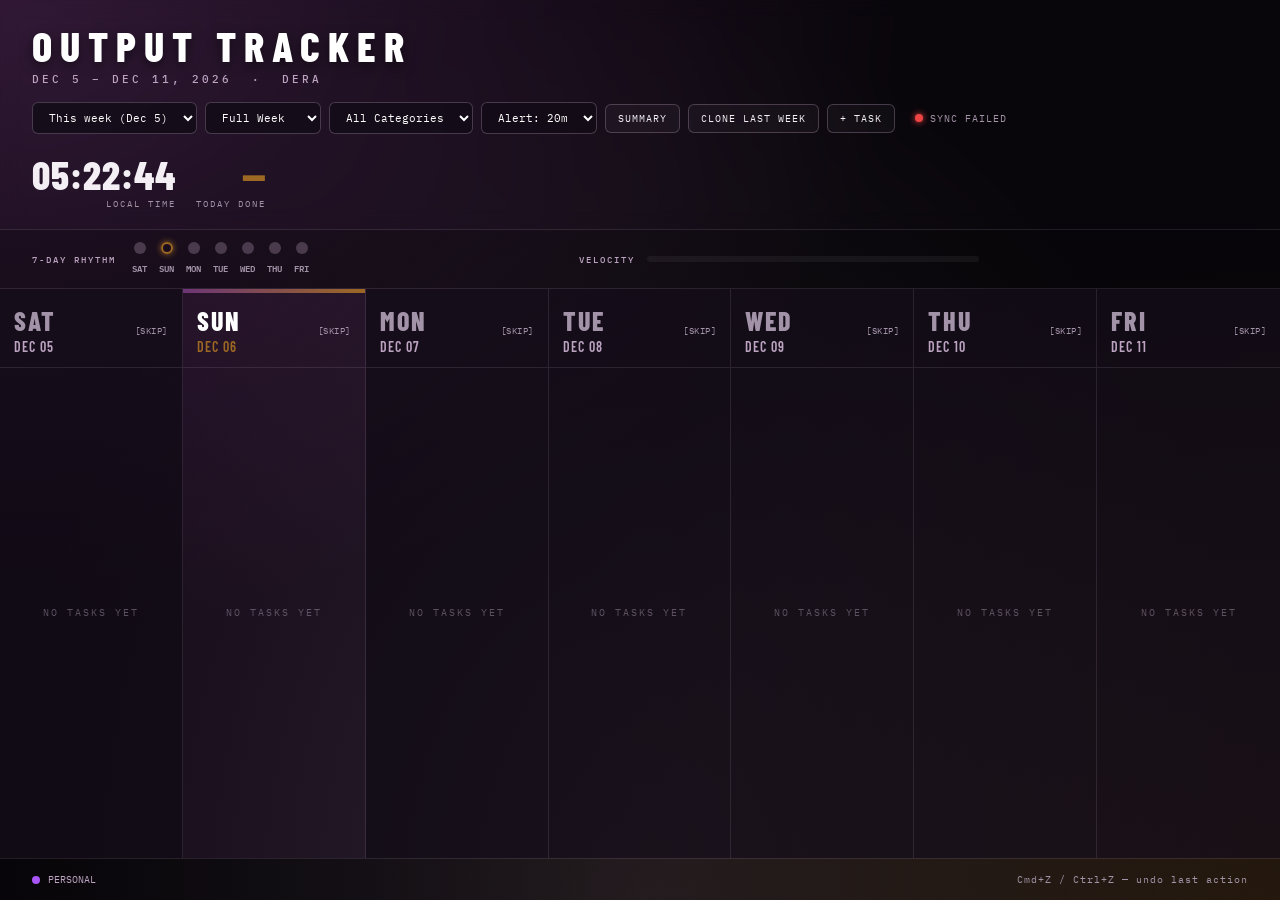
==== commit 8391a35b: "feat: add Clone Last Week button to tracker UI and sync latest notifications script" ====
--- a/dera.html
+++ b/dera.html
@@ -271,6 +271,7 @@
           <option value="30">Alert: 30m</option>
         </select>
         <button class="action-btn" id="summaryViewToggleBtn">Summary</button>
+        <button class="action-btn" id="cloneLastWeekBtn">Clone Last Week</button>
         <button class="action-btn" id="addTaskBtn">+ Task</button>
       </div>
       <div class="sync-indicator">
@@ -1277,6 +1278,46 @@
     executeRenderCycles();
   });
 
+  document.getElementById('cloneLastWeekBtn').addEventListener('click', async () => {
+    if (isReadOnly) { await showConfirm('READ-ONLY', 'Past weeks cannot be modified.'); return; }
+    const confirmed = await showConfirm('CLONE LAST WEEK', 'This will replace this week\'s schedule with last week\'s custom tasks and deleted template settings. Completions will start fresh. Continue?');
+    if (!confirmed) return;
+    const currentSat = new Date(currentWeekKey + 'T12:00:00');
+    currentSat.setDate(currentSat.getDate() - 7);
+    const lastWeekKey = toDateStr(currentSat);
+    const lastWeekWk = weekKey(lastWeekKey);
+    const currentWk = weekKey(currentWeekKey);
+    setSyncStatus('pending');
+    try {
+      const res = await fetch(`${SUPABASE_URL}/rest/v1/tracker_state?week_key=eq.${lastWeekWk}&select=*`, { headers: SB_HEADERS });
+      if (!res.ok) throw new Error('Fetch failed');
+      const data = await res.json();
+      const lastWeekCustom = data.find(r => r.id === globalKey(`custom_tasks_${lastWeekKey}`));
+      const lastWeekDeleted = data.filter(r => r.id.startsWith(globalKey('deleted_')));
+      await fetch(`${SUPABASE_URL}/rest/v1/tracker_state?week_key=eq.${currentWk}`, { method: 'DELETE', headers: SB_HEADERS });
+      state = { completions: {}, skipped: {}, deleted: {}, order: {} };
+      customTasks = [];
+      taskNotes = {};
+      if (lastWeekCustom && lastWeekCustom.text_val) {
+        try { customTasks = JSON.parse(lastWeekCustom.text_val); } catch(e) {}
+      }
+      lastWeekDeleted.forEach(row => {
+        const baseId = row.id.replace(globalKey('deleted_'), '');
+        state.deleted[baseId] = true;
+      });
+      await syncCustomTasks();
+      for (const d of Object.keys(state.deleted)) {
+        await syncDeleted(d);
+      }
+      setSyncStatus('ok');
+      executeRenderCycles();
+    } catch(e) {
+      console.error(e);
+      setSyncStatus('fail');
+      await showConfirm('ERROR', 'Failed to clone schedule. Check connection.');
+    }
+  });
+
   const modal = document.getElementById('taskModal');
   document.getElementById('addTaskBtn').addEventListener('click', () => {
     if (isReadOnly) return;
